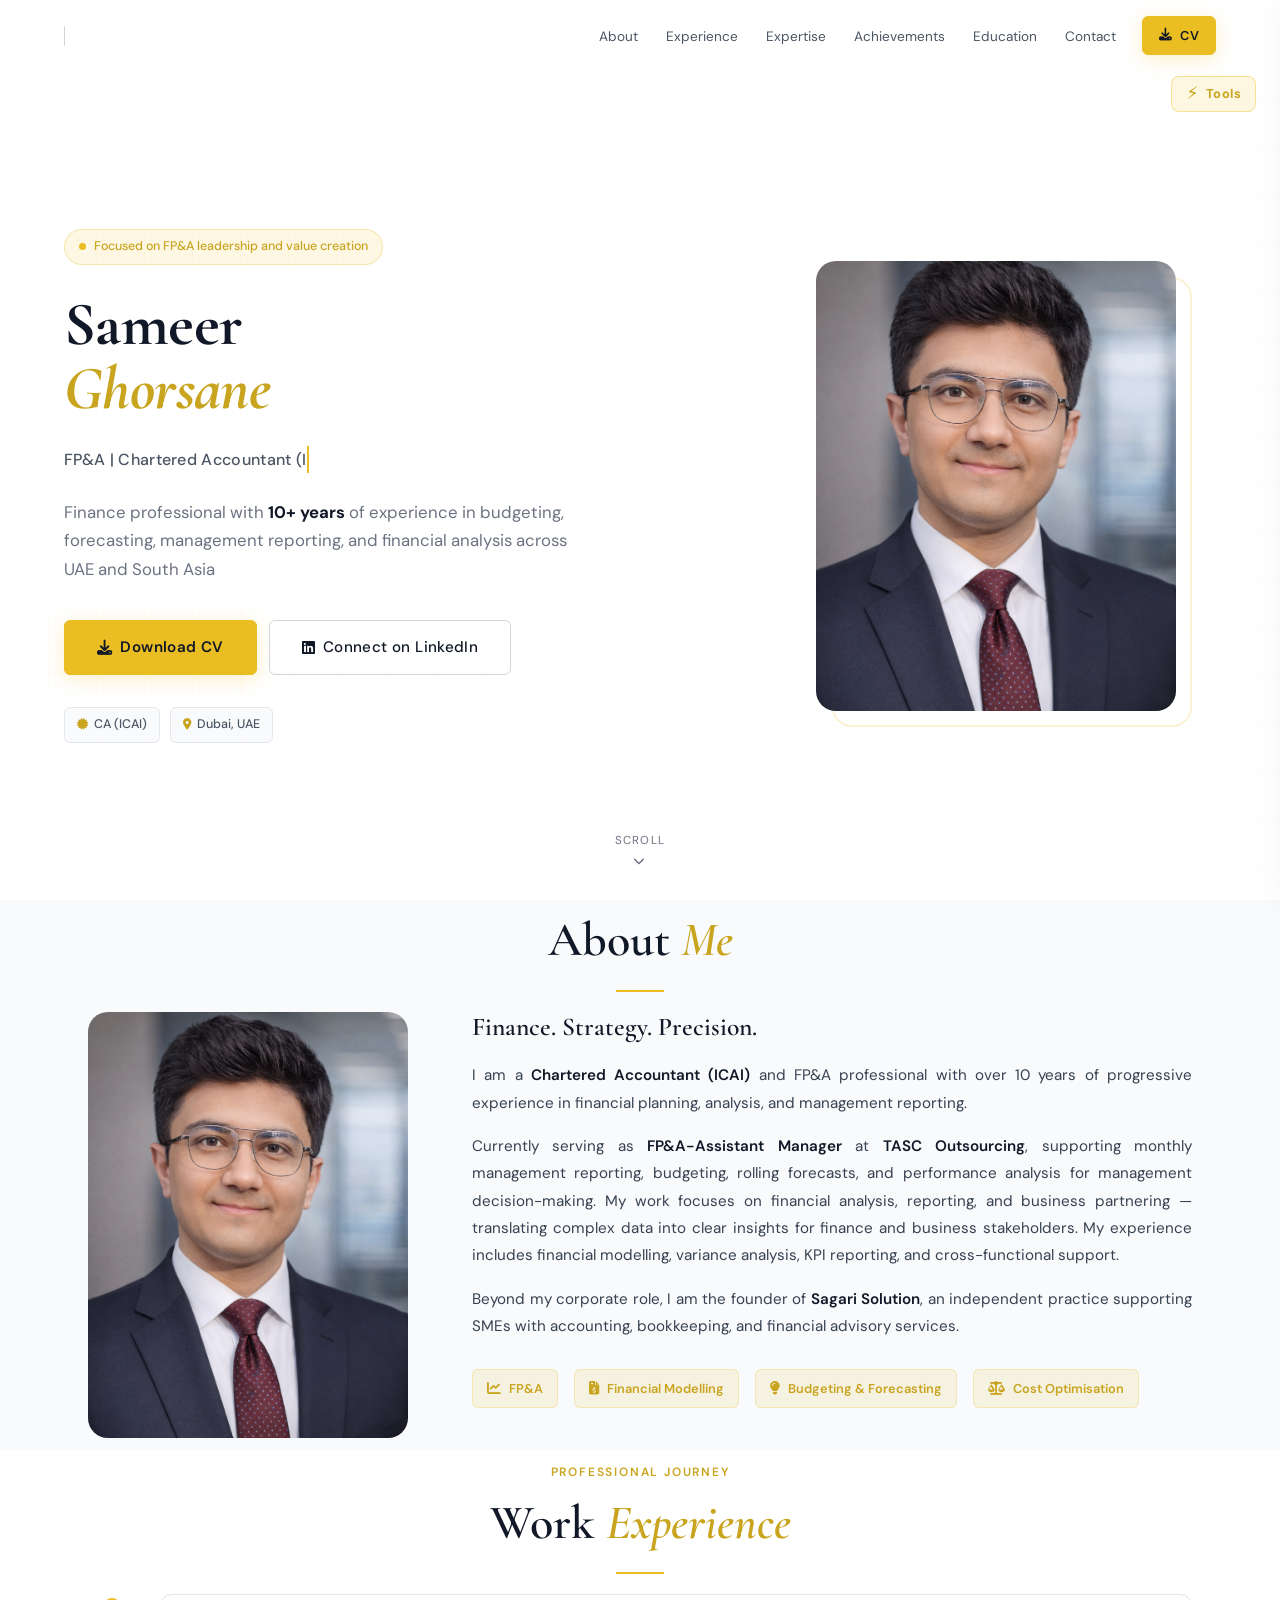
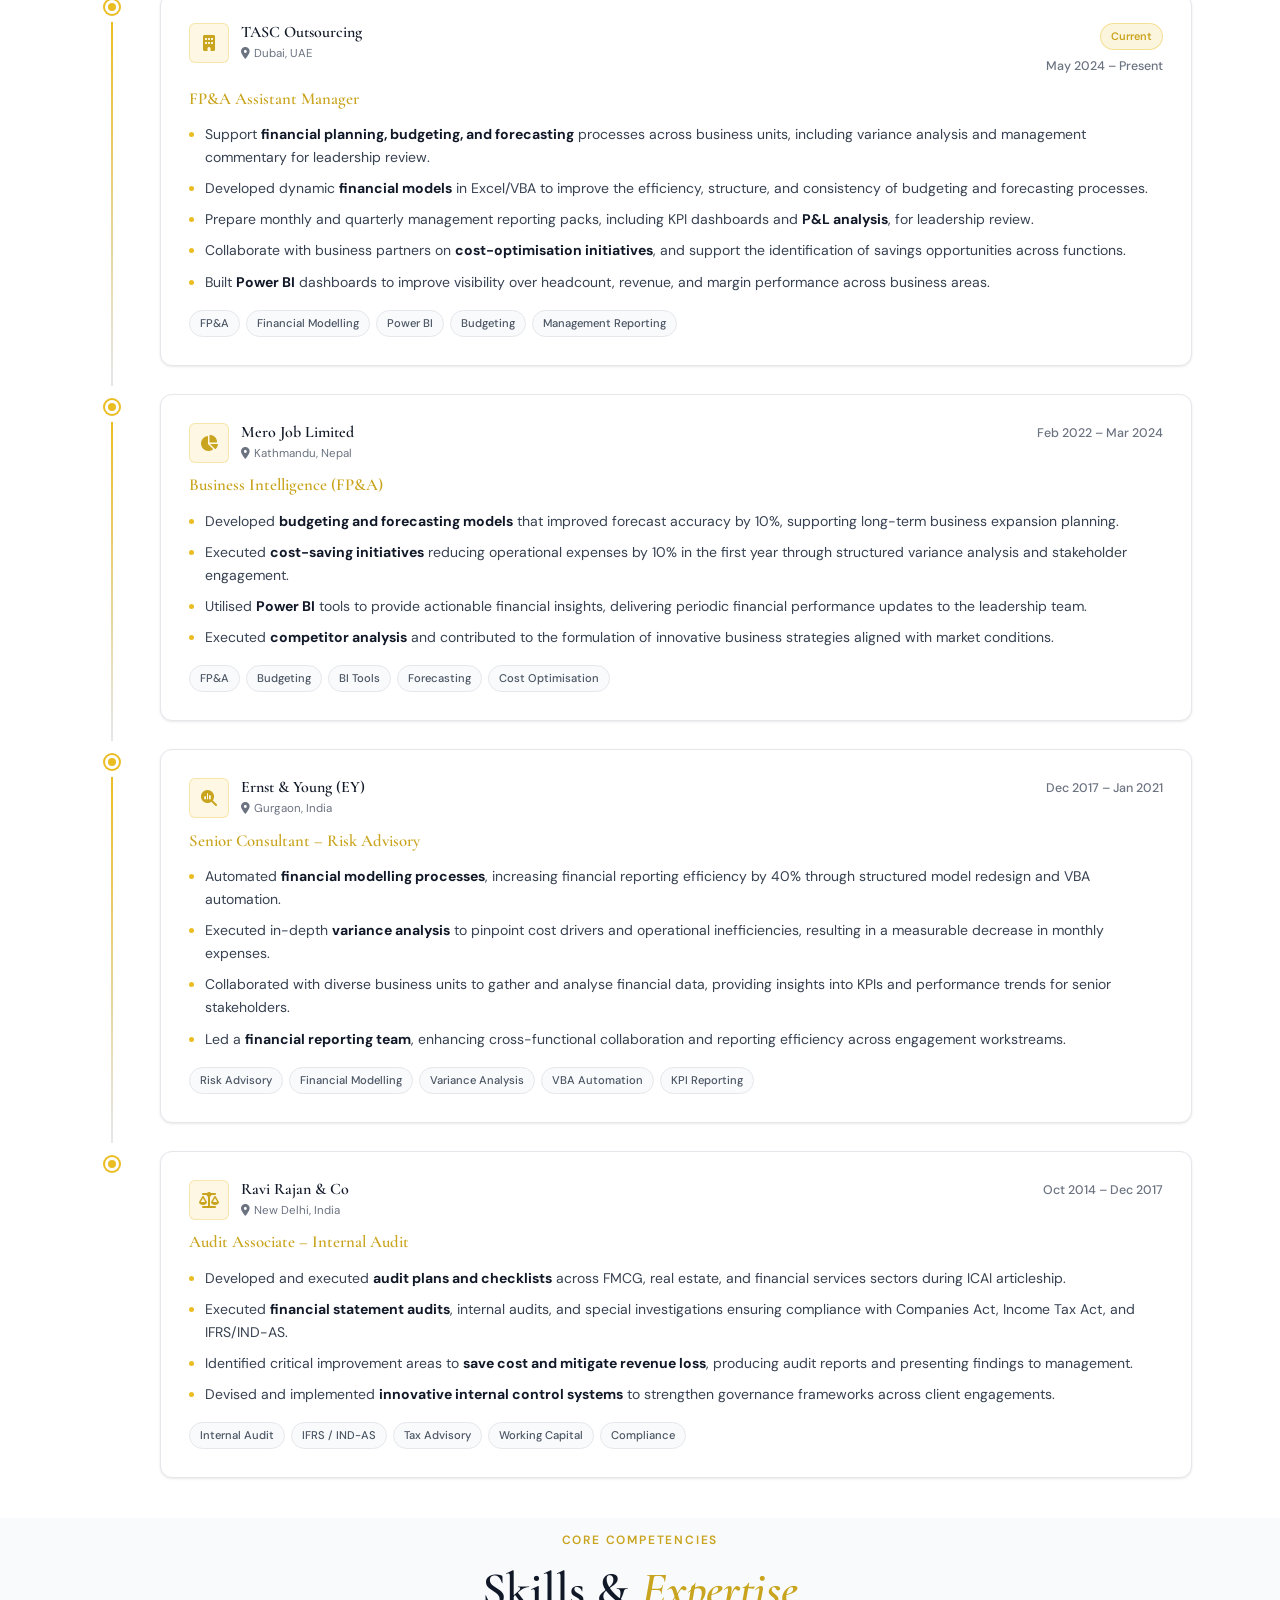
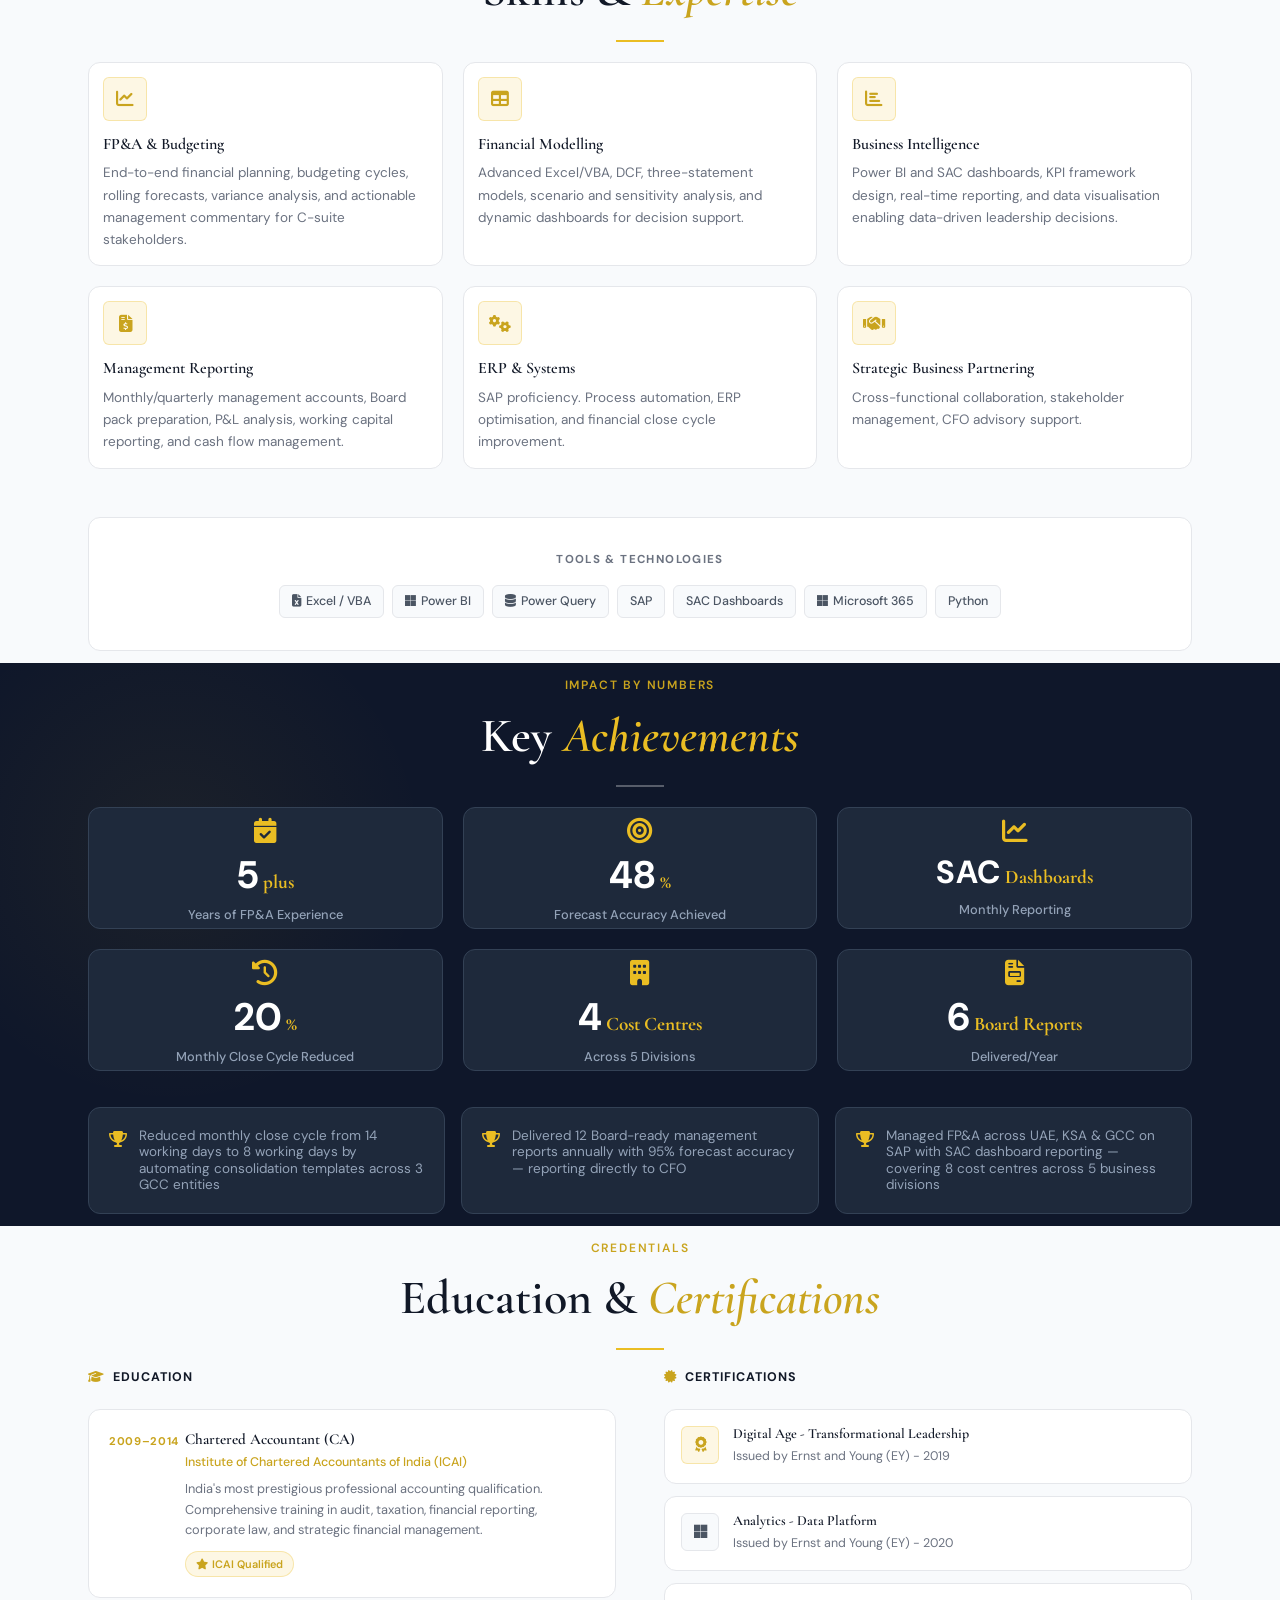
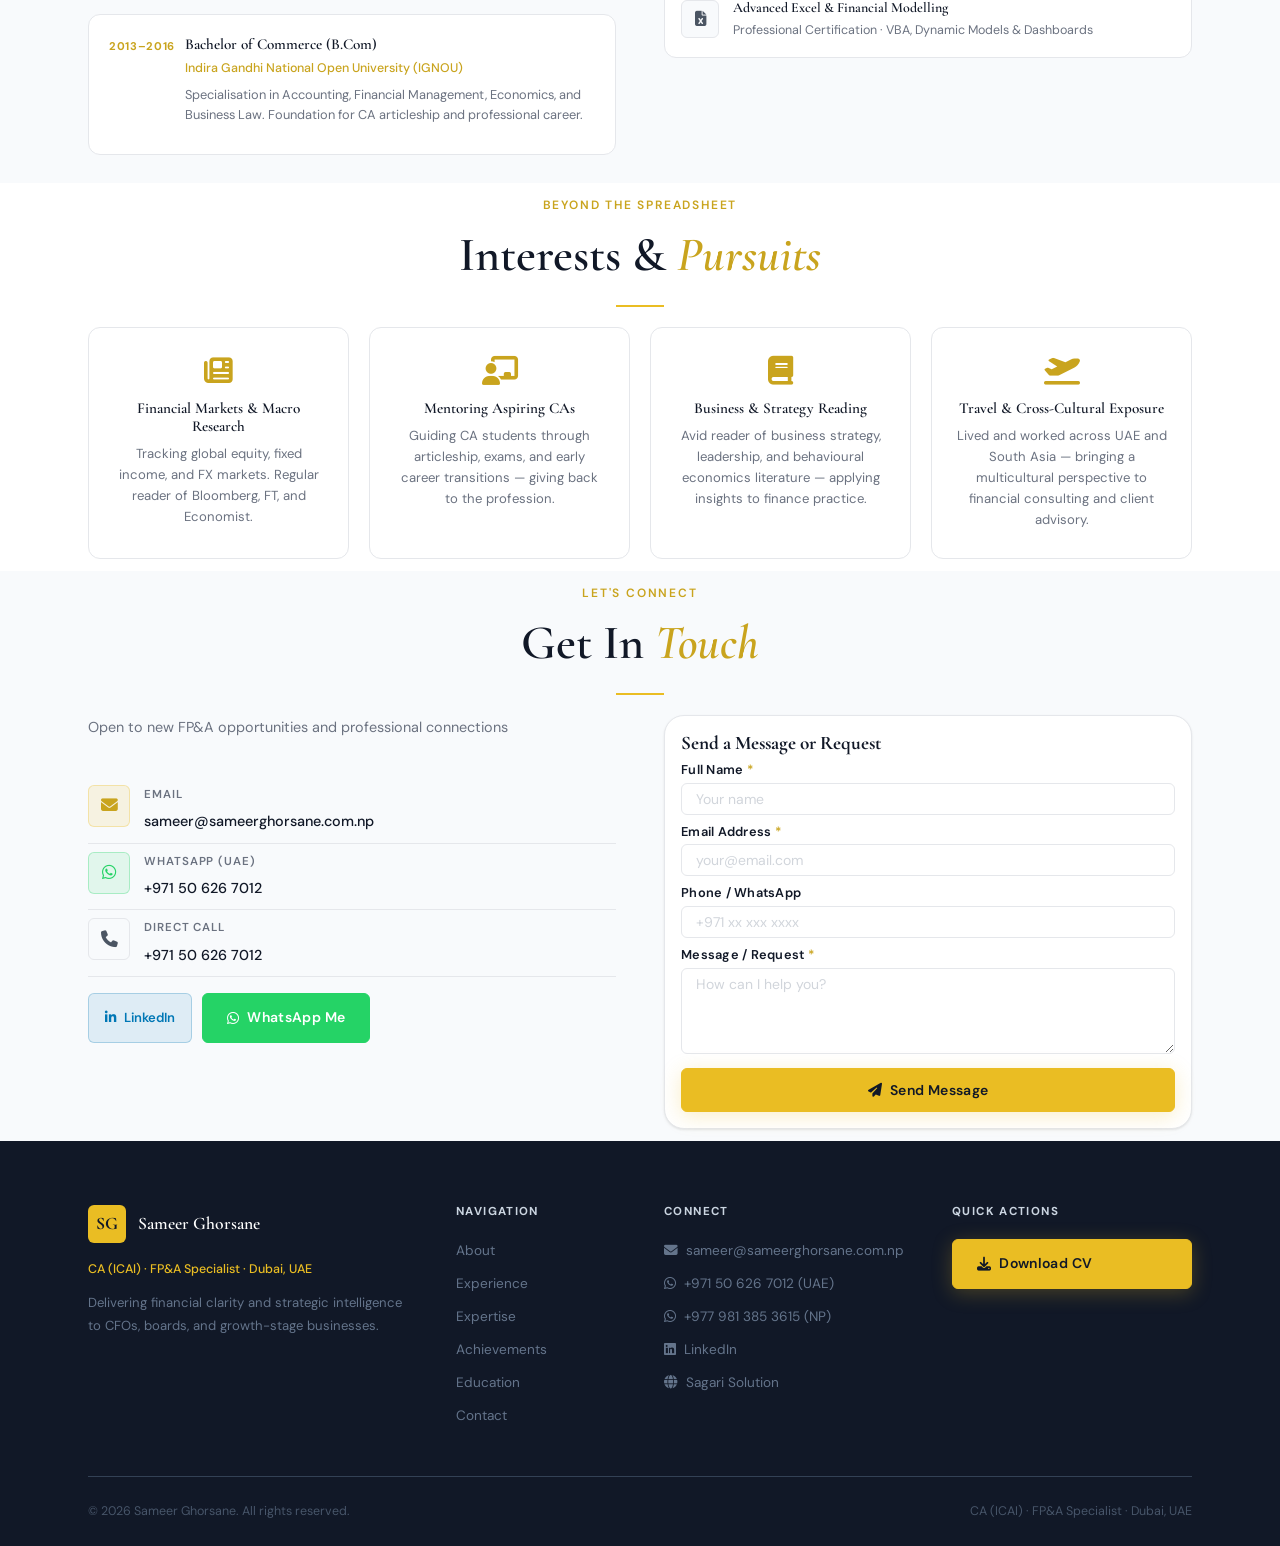
==== index.html @ 54f5c4d3 "Initial commit: portfolio website" ====
<!DOCTYPE html>
<html lang="en">
<head>
  <meta charset="UTF-8" />
  <meta name="viewport" content="width=device-width, initial-scale=1.0" />
  <meta name="description" content="Sameer Ghorsane – Chartered Accountant (ICAI) & FP&A Professional. Financial Planning, Analysis, Budgeting & Consulting in Dubai, UAE." />
  <meta name="keywords" content="Chartered Accountant, FP&A, Financial Planning, Dubai, ICAI, Budgeting, Forecasting, Management Reporting" />
  <meta name="robots" content="index, follow" />
  <link rel="canonical" href="https://sameerghorsane.com.np" />
  <meta property="og:title" content="Sameer Ghorsane | CA (ICAI) & FP&A Specialist" />
  <meta property="og:description" content="FP&A, budgeting, forecasting, and management reporting professional based in Dubai, UAE." />
  <meta property="og:type" content="website" />
  <meta property="og:url" content="https://sameerghorsane.com.np" />
  <!-- og:image: Add after deploying → <meta property="og:image" content="https://yoursite.com/assets/images/og-preview.jpg" /> -->
  <link rel="icon" type="image/x-icon" href="assets/images/favicon.ico">
  <link rel="icon" type="image/png" sizes="32x32" href="assets/images/favicon-32x32.png">
  <link rel="icon" type="image/png" sizes="16x16" href="assets/images/favicon-16x16.png">
  <link rel="apple-touch-icon" sizes="180x180" href="assets/images/apple-touch-icon.png">
  <link rel="manifest" href="assets/images/site.webmanifest">

  <title>Sameer Ghorsane | CA (ICAI) · FP&A Specialist · Dubai</title>

  <link rel="preconnect" href="https://fonts.googleapis.com" />
  <link rel="preconnect" href="https://fonts.gstatic.com" crossorigin />
  <link href="https://fonts.googleapis.com/css2?family=Cormorant+Garamond:ital,wght@0,300;0,400;0,500;0,600;0,700;1,400;1,600&family=DM+Sans:ital,opsz,wght@0,9..40,300;0,9..40,400;0,9..40,500;0,9..40,600;1,9..40,400&display=swap" rel="stylesheet" />
  <link rel="stylesheet" href="https://cdnjs.cloudflare.com/ajax/libs/font-awesome/6.5.0/css/all.min.css" />
  <link rel="stylesheet" href="css/style.css" />
</head>
<body>

  <!-- ═══════════════════════════════════════════════
       NAVIGATION
  ═══════════════════════════════════════════════ -->
  <nav class="nav" id="navbar">
    <div class="nav__container">
      <a href="#hero" class="nav__logo">
        <!-- <span class="nav__logo-initials">SG</span> -->
        <span class="nav__logo-divider"></span>
        <!-- <span class="nav__logo-text">Sameer Ghorsane</span> -->
      </a>

      <ul class="nav__links" id="navLinks">
        <li><a href="#about" class="nav__link">About</a></li>
        <li><a href="#experience" class="nav__link">Experience</a></li>
        <li><a href="#skills" class="nav__link">Expertise</a></li>
        <li><a href="#achievements" class="nav__link">Achievements</a></li>
        <li><a href="#education" class="nav__link">Education</a></li>
        <!-- NAV: Consultancy hidden — to restore remove comment tags
        <li><a href="#consultancy" class="nav__link">Consultancy</a></li>
        -->
        <li><a href="#contact" class="nav__link">Contact</a></li>
        <li>
          <a href="assets/cv/sameer-ghorsane-cv.pdf" download class="btn btn--gold btn--sm nav__cta" id="navCvBtn">
            <i class="fa-solid fa-download"></i> CV
          </a>
        </li>
      </ul>

      <button class="nav__hamburger" id="hamburger" aria-label="Toggle menu">
        <span></span><span></span><span></span>
      </button>
    </div>
  </nav>

  <!-- Mobile drawer -->
  <div class="nav__drawer" id="navDrawer">
    <button class="nav__drawer-close" id="drawerClose" aria-label="Close menu"><i class="fa-solid fa-xmark"></i></button>
    <ul class="nav__drawer-links">
      <li><a href="#about">About</a></li>
      <li><a href="#experience">Experience</a></li>
      <li><a href="#skills">Expertise</a></li>
      <li><a href="#achievements">Achievements</a></li>
      <li><a href="#education">Education</a></li>
      <!-- DRAWER: Consultancy hidden — to restore remove comment tags
      <li><a href="#consultancy">Consultancy</a></li>
      -->
      <li><a href="#contact">Contact</a></li>
    </ul>
    <a href="assets/cv/sameer-ghorsane-cv.pdf" download class="btn btn--gold nav__drawer-cta">
      <i class="fa-solid fa-download"></i> Download Resume
    </a>
  </div>
  <div class="nav__overlay" id="navOverlay"></div>


  <!-- ═══════════════════════════════════════════════
       HERO
  ═══════════════════════════════════════════════ -->
  <section class="hero" id="hero">
    <div class="hero__bg-grid"></div>

    <div class="hero__container">
      <div class="hero__content" data-animate="fade-up">
        <div class="hero__tag">
          <span class="dot"></span> Focused on FP&A leadership and value creation
        </div>

        <h1 class="hero__name">
          Sameer<br /><em>Ghorsane</em>
        </h1>

        <div class="hero__titles">
          <span class="hero__title-item active" id="typewriterText"></span>
          <!-- <span class="hero__title-item">FP&amp;A Professional</span> -->
          <!-- <span class="hero__title-item">Management Reporting &amp; Analysis</span> -->
          <!-- <span class="hero__title-item">Strategic Finance Professional</span> -->
        </div>

        <p class="hero__sub">
          Finance professional with <strong>10+ years</strong> of experience in budgeting, forecasting, management reporting, and financial analysis across UAE and South Asia
        </p>

        <div class="hero__actions">
          <a href="assets/cv/sameer-ghorsane-cv.pdf" download class="btn btn--gold btn--lg" id="heroCvBtn">
            <i class="fa-solid fa-download"></i> Download CV
          </a>
          <a href="https://www.linkedin.com/in/sameer-g-7290269a/" target="_blank" rel="noopener noreferrer" class="btn btn--outline btn--lg">
            <i class="fa-brands fa-linkedin"></i> Connect on LinkedIn
          </a>
        </div>

        <div class="hero__badges">
          <div class="hero__badge"><i class="fa-solid fa-certificate"></i> CA (ICAI)</div>
          <div class="hero__badge"><i class="fa-solid fa-location-dot"></i> Dubai, UAE</div>
          <!-- <div class="hero__badge"><i class="fa-solid fa-building-columns"></i> TASC Outsourcing</div> -->
        </div>
      </div>

      <div class="hero__photo-wrap" data-animate="fade-left">
        <div class="hero__photo-frame">
          <img
            src="assets/images/profile.jpg"
            alt="Sameer Ghorsane – CA &amp; FP&A Specialist"
            class="hero__photo"
            id="heroPhoto"
            onerror="this.style.display='none'; document.getElementById('heroPhotoPlaceholder').style.display='flex';"
          />
          <div class="hero__photo-placeholder" id="heroPhotoPlaceholder">
            <span>SG</span>
            <p>Add photo to<br /><code>assets/images/profile.jpg</code></p>
          </div>
          <div class="hero__photo-accent"></div>
        </div>

        <!-- <div class="hero__stat-card hero__stat-card--1">
          <span class="stat-num">10+</span>
          <span class="stat-label">Years Experience</span>
        </div> -->
        <!-- <div class="hero__stat-card hero__stat-card--2">
          <span class="stat-num">95%</span>
          <span class="stat-label">Forecast Accuracy</span>
        </div> -->

      </div>
    </div>

    <!-- Apps widget: direct child of hero so absolute positioning works correctly -->
    <div class="apps-widget" id="appsWidget">
      <button class="apps-widget__btn" id="appsWidgetBtn" aria-label="Open Finance Tools" aria-expanded="false">
        <span class="apps-widget__btn-icon">⚡</span>
        <span class="apps-widget__btn-label">Tools</span>
      </button>
      <div class="apps-widget__panel" id="appsPanel">
        <p class="apps-widget__panel-title">Finance Tools</p>
        <a href="apps/rates.html" class="apps-widget__item">
          <div class="apps-widget__item-icon">📈</div>
          <div class="apps-widget__item-text"><strong>Live Rates</strong><span>Gold · AED · USD · NPR</span></div>
          <i class="fa-solid fa-chevron-right apps-widget__item-arrow"></i>
        </a>
        <a href="apps/digest.html" class="apps-widget__item">
          <div class="apps-widget__item-icon">📰</div>
          <div class="apps-widget__item-text"><strong>Markets Digest</strong><span>Today's finance headlines</span></div>
          <i class="fa-solid fa-chevron-right apps-widget__item-arrow"></i>
        </a>
        <a href="apps/daily-word-lab.html" class="apps-widget__item">
          <div class="apps-widget__item-icon">💡</div>
          <div class="apps-widget__item-text"><strong>Daily Word Lab</strong><span>Finance · Office · Economy</span></div>
          <i class="fa-solid fa-chevron-right apps-widget__item-arrow"></i>
        </a>
        <a href="apps/nepali-calendar.html" class="apps-widget__item">
          <div class="apps-widget__item-icon">📅</div>
          <div class="apps-widget__item-text"><strong>Nepali Calendar</strong><span>BS ↔ AD converter</span></div>
          <i class="fa-solid fa-chevron-right apps-widget__item-arrow"></i>
        </a>
      </div>
    </div>

    <a href="#about" class="hero__scroll">
      <span>Scroll</span>
      <i class="fa-solid fa-chevron-down"></i>
    </a>
  </section>


  <!-- ═══════════════════════════════════════════════
       ABOUT
  ═══════════════════════════════════════════════ -->
  <section class="section section--grey" id="about">
    <div class="container">
      <div class="section__header" data-animate="fade-up">
        <h2 class="section__title">About <em>Me</em></h2>
        <div class="section__rule"></div>
      </div>

      <div class="about__grid">
        <div class="about__photo-col" data-animate="fade-right">
          <div class="about__photo-wrap">
            <img
              src="assets/images/profile.jpg"
              alt="Sameer Ghorsane"
              class="about__photo"
              onerror="this.style.display='none'; this.nextElementSibling.style.display='flex';"
            />
            <div class="about__photo-placeholder">
              <span>SG</span>
            </div>
            <!-- <div class="about__photo-tag"> -->
              <!-- <i class="fa-solid fa-briefcase"></i> -->
              <!-- <span>FP&amp;A Assistant Manager</span> -->
            <!-- </div> -->
          </div>
        </div>

        <div class="about__content" data-animate="fade-left">
          <h3 class="about__greeting">Finance. Strategy. Precision.</h3>

          <p class="about__text">
            I am a <strong>Chartered Accountant (ICAI)</strong> and  FP&amp;A professional with over
            10 years of progressive experience in financial planning, analysis, and management
            reporting.
          </p>
          <p class="about__text">
            Currently serving as <strong>FP&amp;A-Assistant Manager</strong> at <strong>TASC Outsourcing</strong>,
            supporting monthly management reporting, budgeting, rolling forecasts, and performance analysis for management decision-making.
            My work focuses on financial analysis, reporting, and business partnering — translating complex data into clear insights for finance and business stakeholders.
            My experience includes financial modelling, variance analysis, KPI reporting, and cross-functional support.
          </p>
          <!-- <p class="about__text">
            My work focuses on financial analysis, reporting, and business partnering — translating complex data into clear insights for finance and business stakeholders.
            My experience includes financial modelling, variance analysis, KPI reporting, and cross-functional support.
          </p> -->
          <p class="about__text">
            Beyond my corporate role, I am the founder of <strong>Sagari Solution</strong>, an independent practice supporting SMEs with accounting, bookkeeping, and financial advisory services.
          </p>

          <div class="about__pillars">
            <div class="about__pillar">
              <i class="fa-solid fa-chart-line"></i>
              <span>FP&A </span>
            </div>
            <div class="about__pillar">
              <i class="fa-solid fa-file-invoice-dollar"></i>
              <span>Financial Modelling</span>
            </div>            
            <div class="about__pillar">
              <i class="fa-solid fa-lightbulb"></i>
              <span>Budgeting & Forecasting</span>
            </div>
            <div class="about__pillar">
              <i class="fa-solid fa-scale-balanced"></i>
              <span>Cost Optimisation</span>
            </div>


          </div>

          <!-- <div class="about__actions">
            <a href="assets/cv/sameer-ghorsane-cv.pdf" download class="btn btn--gold">
              <i class="fa-solid fa-download"></i> Download CV
            </a>
            <a href="https://www.linkedin.com/in/sameer-g-7290269a/" target="_blank" rel="noopener noreferrer" class="btn btn--ghost">
              <i class="fa-brands fa-linkedin"></i> Connect on LinkedIn
            </a>
          </div> -->
        </div>
      </div>
    </div>
  </section>


  <!-- ═══════════════════════════════════════════════
       EXPERIENCE
  ═══════════════════════════════════════════════ -->
  <section class="section" id="experience">
    <div class="container">
      <div class="section__header" data-animate="fade-up">
        <p class="section__eyebrow">Professional Journey</p>
        <h2 class="section__title">Work <em>Experience</em></h2>
        <div class="section__rule"></div>
      </div>

      <div class="timeline">

        <!-- Job 1 -->
        <div class="timeline__item" data-animate="fade-up" data-delay="0">
          <div class="timeline__marker">
            <div class="timeline__dot"></div>
            <div class="timeline__line"></div>
          </div>
          <div class="timeline__card">
            <div class="timeline__header">
              <div class="timeline__company-wrap">
                <div class="timeline__company-icon"><i class="fa-solid fa-building"></i></div>
                <div>
                  <h3 class="timeline__company">TASC Outsourcing</h3>
                  <p class="timeline__location"><i class="fa-solid fa-location-dot"></i> Dubai, UAE</p>
                </div>
              </div>
              <div class="timeline__meta">
                <span class="timeline__badge timeline__badge--current">Current</span>
                <span class="timeline__period">May 2024 – Present</span>
              </div>
            </div>
            <h4 class="timeline__role">FP&amp;A Assistant Manager</h4>
            <ul class="timeline__points">
              <li>Support <strong>financial planning, budgeting, and forecasting</strong> processes across business units, including variance analysis and management commentary for leadership review.</li>
              <li>Developed dynamic <strong>financial models</strong> in Excel/VBA to improve the efficiency, structure, and consistency of budgeting and forecasting processes.</li>
              <li>Prepare monthly and quarterly management reporting packs, including KPI dashboards and <strong>P&amp;L analysis</strong>, for leadership review.</li>
              <li>Collaborate with business partners on <strong>cost-optimisation initiatives</strong>, and support the identification of savings opportunities across functions.</li>
              <li>Built <strong>Power BI</strong> dashboards to improve visibility over headcount, revenue, and margin performance across business areas.</li>
            </ul>
            <div class="timeline__tags">
              <span class="tag">FP&amp;A</span><span class="tag">Financial Modelling</span>
              <span class="tag">Power BI</span><span class="tag">Budgeting</span><span class="tag">Management Reporting</span>
            </div>
          </div>
        </div>

        <!-- Job 2 -->
        <div class="timeline__item" data-animate="fade-up" data-delay="150">
          <div class="timeline__marker">
            <div class="timeline__dot"></div>
            <div class="timeline__line"></div>
          </div>
          <div class="timeline__card">
            <div class="timeline__header">
              <div class="timeline__company-wrap">
                <div class="timeline__company-icon"><i class="fa-solid fa-chart-pie"></i></div>
                <div>
                  <h3 class="timeline__company">Mero Job Limited</h3>
                  <p class="timeline__location"><i class="fa-solid fa-location-dot"></i> Kathmandu, Nepal</p>
                </div>
              </div>
              <div class="timeline__meta">
                <span class="timeline__period">Feb 2022 – Mar 2024</span>
              </div>
            </div>
            <h4 class="timeline__role">Business Intelligence (FP&amp;A)</h4>
            <ul class="timeline__points">
              <li>Developed <strong>budgeting and forecasting models</strong> that improved forecast accuracy by 10%, supporting long-term business expansion planning.</li>
              <li>Executed <strong>cost-saving initiatives</strong> reducing operational expenses by 10% in the first year through structured variance analysis and stakeholder engagement.</li>
              <li>Utilised <strong>Power BI</strong> tools to provide actionable financial insights, delivering periodic financial performance updates to the leadership team.</li>
              <li>Executed <strong>competitor analysis</strong> and contributed to the formulation of innovative business strategies aligned with market conditions.</li>
            </ul>
            <div class="timeline__tags">
              <span class="tag">FP&amp;A</span><span class="tag">Budgeting</span>
              <span class="tag">BI Tools</span><span class="tag">Forecasting</span><span class="tag">Cost Optimisation</span>
            </div>
          </div>
        </div>

        <!-- Job 3 — Ernst & Young -->
        <div class="timeline__item" data-animate="fade-up" data-delay="300">
          <div class="timeline__marker">
            <div class="timeline__dot"></div>
            <div class="timeline__line"></div>
          </div>
          <div class="timeline__card">
            <div class="timeline__header">
              <div class="timeline__company-wrap">
                <div class="timeline__company-icon"><i class="fa-solid fa-magnifying-glass-chart"></i></div>
                <div>
                  <h3 class="timeline__company">Ernst &amp; Young (EY)</h3>
                  <p class="timeline__location"><i class="fa-solid fa-location-dot"></i> Gurgaon, India</p>
                </div>
              </div>
              <div class="timeline__meta">
                <span class="timeline__period">Dec 2017 – Jan 2021</span>
              </div>
            </div>
            <h4 class="timeline__role">Senior Consultant – Risk Advisory</h4>
            <ul class="timeline__points">
              <li>Automated <strong>financial modelling processes</strong>, increasing financial reporting efficiency by 40% through structured model redesign and VBA automation.</li>
              <li>Executed in-depth <strong>variance analysis</strong> to pinpoint cost drivers and operational inefficiencies, resulting in a measurable decrease in monthly expenses.</li>
              <li>Collaborated with diverse business units to gather and analyse financial data, providing insights into KPIs and performance trends for senior stakeholders.</li>
              <li>Led a <strong>financial reporting team</strong>, enhancing cross-functional collaboration and reporting efficiency across engagement workstreams.</li>
            </ul>
            <div class="timeline__tags">
              <span class="tag">Risk Advisory</span><span class="tag">Financial Modelling</span>
              <span class="tag">Variance Analysis</span><span class="tag">VBA Automation</span><span class="tag">KPI Reporting</span>
            </div>
          </div>
        </div>

        <!-- Job 4 — Ravi Rajan & Co -->
        <div class="timeline__item" data-animate="fade-up" data-delay="450">
          <div class="timeline__marker">
            <div class="timeline__dot"></div>
            <div class="timeline__line"></div>
          </div>
          <div class="timeline__card">
            <div class="timeline__header">
              <div class="timeline__company-wrap">
                <div class="timeline__company-icon"><i class="fa-solid fa-scale-balanced"></i></div>
                <div>
                  <h3 class="timeline__company">Ravi Rajan &amp; Co</h3>
                  <p class="timeline__location"><i class="fa-solid fa-location-dot"></i> New Delhi, India</p>
                </div>
              </div>
              <div class="timeline__meta">
                <span class="timeline__period">Oct 2014 – Dec 2017</span>
              </div>
            </div>
            <h4 class="timeline__role">Audit Associate – Internal Audit</h4>
            <ul class="timeline__points">
              <li>Developed and executed <strong>audit plans and checklists</strong> across FMCG, real estate, and financial services sectors during ICAI articleship.</li>
              <li>Executed <strong>financial statement audits</strong>, internal audits, and special investigations ensuring compliance with Companies Act, Income Tax Act, and IFRS/IND-AS.</li>
              <li>Identified critical improvement areas to <strong>save cost and mitigate revenue loss</strong>, producing audit reports and presenting findings to management.</li>
              <li>Devised and implemented <strong>innovative internal control systems</strong> to strengthen governance frameworks across client engagements.</li>
            </ul>
            <div class="timeline__tags">
              <span class="tag">Internal Audit</span><span class="tag">IFRS / IND-AS</span>
              <span class="tag">Tax Advisory</span><span class="tag">Working Capital</span><span class="tag">Compliance</span>
            </div>
          </div>
        </div>

      </div>
    </div>
  </section>


  <!-- ═══════════════════════════════════════════════
       KEY SKILLS / EXPERTISE
  ═══════════════════════════════════════════════ -->
  <section class="section section--grey" id="skills">
    <div class="container">
      <div class="section__header" data-animate="fade-up">
        <p class="section__eyebrow">Core Competencies</p>
        <h2 class="section__title">Skills &amp; <em>Expertise</em></h2>
        <div class="section__rule"></div>
      </div>

      <div class="skills__grid">

        <div class="skill-card" data-animate="fade-up" data-delay="0">
          <div class="skill-card__icon"><i class="fa-solid fa-chart-line"></i></div>
          <h3 class="skill-card__title">FP&amp;A &amp; Budgeting</h3>
          <p class="skill-card__desc">End-to-end financial planning, budgeting cycles, rolling forecasts, variance analysis, and actionable management commentary for C-suite stakeholders.</p>
        </div>

        <div class="skill-card" data-animate="fade-up" data-delay="80">
          <div class="skill-card__icon"><i class="fa-solid fa-table"></i></div>
          <h3 class="skill-card__title">Financial Modelling</h3>
          <p class="skill-card__desc">Advanced Excel/VBA, DCF, three-statement models, scenario and sensitivity analysis, and dynamic dashboards for decision support.</p>
        </div>

        <div class="skill-card" data-animate="fade-up" data-delay="160">
          <div class="skill-card__icon"><i class="fa-solid fa-chart-bar"></i></div>
          <h3 class="skill-card__title">Business Intelligence</h3>
          <p class="skill-card__desc">Power BI and SAC dashboards, KPI framework design, real-time reporting, and data visualisation enabling data-driven leadership decisions.</p>
        </div>

        <!-- <div class="skill-card" data-animate="fade-up" data-delay="240">
          <div class="skill-card__icon"><i class="fa-solid fa-scale-balanced"></i></div>
          <h3 class="skill-card__title">Risk Advisory</h3>
          <p class="skill-card__desc">Risk identification, enterprise risk management frameworks (COSO / ISO 31000), internal controls review, and risk-adjusted financial reporting.</p>
        </div> -->

        <div class="skill-card" data-animate="fade-up" data-delay="320">
          <div class="skill-card__icon"><i class="fa-solid fa-file-invoice-dollar"></i></div>
          <h3 class="skill-card__title">Management Reporting</h3>
          <p class="skill-card__desc">Monthly/quarterly management accounts, Board pack preparation, P&amp;L analysis, working capital reporting, and cash flow management.</p>
        </div>

        <div class="skill-card" data-animate="fade-up" data-delay="400">
          <div class="skill-card__icon"><i class="fa-solid fa-gears"></i></div>
          <h3 class="skill-card__title">ERP &amp; Systems</h3>
          <p class="skill-card__desc">SAP proficiency. Process automation, ERP optimisation, and financial close cycle improvement.</p>
        </div>
<!-- 
        <div class="skill-card" data-animate="fade-up" data-delay="480">
          <div class="skill-card__icon"><i class="fa-solid fa-book-open"></i></div>
          <h3 class="skill-card__title">IFRS / IND-AS Compliance</h3>
          <p class="skill-card__desc">Deep knowledge of IFRS, IND-AS, and UAE corporate tax regulations. Financial statement preparation, disclosures, and regulatory advisory.</p>
        </div> -->

        <div class="skill-card" data-animate="fade-up" data-delay="560">
          <div class="skill-card__icon"><i class="fa-solid fa-handshake"></i></div>
          <h3 class="skill-card__title">Strategic Business Partnering</h3>
          <p class="skill-card__desc">Cross-functional collaboration, stakeholder management, CFO advisory support.</p>
        </div>

      </div>

      <!-- Tech stack tags -->
      <div class="skills__tech" data-animate="fade-up">
        <p class="skills__tech-label">Tools &amp; Technologies</p>
        <div class="skills__tech-tags">
          <span class="tech-tag"><i class="fa-solid fa-file-excel"></i> Excel / VBA</span>
          <span class="tech-tag"><i class="fa-brands fa-microsoft"></i> Power BI</span>
          <span class="tech-tag"><i class="fa-solid fa-database"></i> Power Query</span>
          <span class="tech-tag">SAP</span>
          <span class="tech-tag">SAC Dashboards</span>
          <!-- <span class="tech-tag">MS Dynamics</span> -->
          <span class="tech-tag"><i class="fa-brands fa-microsoft"></i> Microsoft 365</span>
          <span class="tech-tag">Python </span>
          <!-- <span class="tech-tag">Microsoft Copilot / Claude</span> -->
          <!-- <span class="tech-tag">SQL (Basic)</span> -->
          <!-- <span class="tech-tag">Google Sheets</span> -->
        </div>
      </div>
    </div>
  </section>


  <!-- ═══════════════════════════════════════════════
       ACHIEVEMENTS
  ═══════════════════════════════════════════════ -->
  <section class="section achievements" id="achievements">
    <div class="container">
      <div class="section__header" data-animate="fade-up">
        <p class="section__eyebrow">Impact by Numbers</p>
        <h2 class="section__title section__title--white">Key <em>Achievements</em></h2>
        <div class="section__rule section__rule--white"></div>
      </div>

      <div class="achievements__grid">
        <div class="achievement-card" data-animate="fade-up" data-delay="0">
          <div class="achievement-card__icon"><i class="fa-solid fa-calendar-check"></i></div>
          <div class="achievement-card__num" data-count="10">0</div>
          <div class="achievement-card__plus">plus</div>
          <p class="achievement-card__label">Years of FP&amp;A Experience</p>
        </div>
        <div class="achievement-card" data-animate="fade-up" data-delay="100">
          <div class="achievement-card__icon"><i class="fa-solid fa-bullseye"></i></div>
          <div class="achievement-card__num" data-count="95">0</div>
          <div class="achievement-card__plus">%</div>
          <p class="achievement-card__label">Forecast Accuracy Achieved</p>
        </div>
        <div class="achievement-card" data-animate="fade-up" data-delay="200">
          <div class="achievement-card__icon"><i class="fa-solid fa-chart-line"></i></div>
          <div class="achievement-card__num" style="font-size:2rem;letter-spacing:0.02em;">SAC</div>
          <div class="achievement-card__plus">Dashboards</div>
          <p class="achievement-card__label">Monthly Reporting</p>
        </div>
        <div class="achievement-card" data-animate="fade-up" data-delay="300">
          <div class="achievement-card__icon"><i class="fa-solid fa-clock-rotate-left"></i></div>
          <div class="achievement-card__num" data-count="40">0</div>
          <div class="achievement-card__plus">%</div>
          <p class="achievement-card__label">Monthly Close Cycle Reduced</p>
        </div>
        <div class="achievement-card" data-animate="fade-up" data-delay="400">
          <div class="achievement-card__icon"><i class="fa-solid fa-building"></i></div>
          <div class="achievement-card__num" data-count="8">0</div>
          <div class="achievement-card__plus">Cost Centres</div>
          <p class="achievement-card__label">Across 5 Divisions</p>
        </div>
        <div class="achievement-card" data-animate="fade-up" data-delay="500">
          <div class="achievement-card__icon"><i class="fa-solid fa-file-invoice"></i></div>
          <div class="achievement-card__num" data-count="12">0</div>
          <div class="achievement-card__plus">Board Reports</div>
          <p class="achievement-card__label">Delivered/Year</p>
        </div>
      </div>

      <div class="achievements__highlights" data-animate="fade-up">
        <div class="highlight">
          <i class="fa-solid fa-trophy"></i>
          <p>Reduced monthly close cycle from 14 working days to 8 working days by automating consolidation templates across 3 GCC entities</p>
        </div>
        <div class="highlight">
          <i class="fa-solid fa-trophy"></i>
          <p>Delivered 12 Board-ready management reports annually with 95% forecast accuracy — reporting directly to CFO</p>
        </div>
        <div class="highlight">
          <i class="fa-solid fa-trophy"></i>
          <p>Managed FP&amp;A across UAE, KSA &amp; GCC on SAP with SAC dashboard reporting — covering 8 cost centres across 5 business divisions</p>
        </div>
      </div>
    </div>
  </section>


  <!-- ═══════════════════════════════════════════════
       EDUCATION & CERTIFICATIONS
  ═══════════════════════════════════════════════ -->
  <section class="section section--grey" id="education">
    <div class="container">
      <div class="section__header" data-animate="fade-up">
        <p class="section__eyebrow">Credentials</p>
        <h2 class="section__title">Education &amp; <em>Certifications</em></h2>
        <div class="section__rule"></div>
      </div>

      <div class="edu__grid">
        <!-- Education -->
        <div class="edu__col" data-animate="fade-right">
          <h3 class="edu__col-title"><i class="fa-solid fa-graduation-cap"></i> Education</h3>

          <div class="edu-card">
            <div class="edu-card__year">2009–2014</div>
            <div class="edu-card__body">
              <h4>Chartered Accountant (CA)</h4>
              <p class="edu-card__inst">Institute of Chartered Accountants of India (ICAI)</p>
              <p class="edu-card__desc">India's most prestigious professional accounting qualification. Comprehensive training in audit, taxation, financial reporting, corporate law, and strategic financial management.</p>
              <span class="edu-card__badge"><i class="fa-solid fa-star"></i> ICAI Qualified</span>
            </div>
          </div>

          <div class="edu-card">
            <div class="edu-card__year">2013–2016</div>
            <div class="edu-card__body">
              <h4>Bachelor of Commerce (B.Com)</h4>
              <p class="edu-card__inst">Indira Gandhi National Open University (IGNOU)</p>
              <p class="edu-card__desc">Specialisation in Accounting, Financial Management, Economics, and Business Law. Foundation for CA articleship and professional career.</p>
            </div>
          </div>
        </div>

        <!-- Certifications -->
        <div class="edu__col" data-animate="fade-left">
          <h3 class="edu__col-title"><i class="fa-solid fa-certificate"></i> Certifications</h3>

          <div class="cert-card">
            <div class="cert-card__icon cert-card__icon--gold"><i class="fa-solid fa-award"></i></div>
            <div class="cert-card__body">
              <h4>Digital Age - Transformational Leadership</h4>
              <p>Issued by Ernst and Young (EY) - 2019</p>
            </div>
          </div>

          <div class="cert-card">
            <div class="cert-card__icon"><i class="fa-brands fa-microsoft"></i></div>
            <div class="cert-card__body">
              <h4>Analytics - Data Platform</h4>
              <p>Issued by Ernst and Young (EY) - 2020</p>
            </div>
          </div>

          <div class="cert-card">
            <div class="cert-card__icon"><i class="fa-solid fa-file-excel"></i></div>
            <div class="cert-card__body">
              <h4>Advanced Excel &amp; Financial Modelling</h4>
              <p>Professional Certification · VBA, Dynamic Models &amp; Dashboards</p>
            </div>
          </div>

          <!-- <div class="cert-card">
            <div class="cert-card__icon"><i class="fa-solid fa-shield-halved"></i></div>
            <div class="cert-card__body">
              <h4>UAE Corporate Tax – Fundamentals</h4>
              <p>Ministry of Finance, UAE · Corporate Tax Compliance &amp; Advisory</p>
            </div>
          </div> -->
        </div>
      </div>
    </div>
  </section>


  <!-- ═══════════════════════════════════════════════
       CONSULTANCY SPOTLIGHT
  ═══════════════════════════════════════════════ -->
  <!-- CONSULTANCY SECTION — hidden for career focus. To restore: remove these comment tags
  <section class="section consultancy" id="consultancy">
    <div class="container">
      <div class="consultancy__inner" data-animate="fade-up">
        <div class="consultancy__content">
          <p class="section__eyebrow section__eyebrow--gold">My Consultancy</p>
          <h2 class="consultancy__title">Sagari Solution</h2>
          <p class="consultancy__tagline">Accounting, Bookkeeping &amp; Financial Consulting</p>
          <p class="consultancy__desc">
            Sagari Solution is my independent practice focused on accounting, bookkeeping, and financial advisory support for SMEs and growing businesses.
          </p>
          <div class="consultancy__services">
            <span><i class="fa-solid fa-check"></i> Accounting &amp; Bookkeeping</span>
            <span><i class="fa-solid fa-check"></i> Financial Statement Preparation</span>
            <span><i class="fa-solid fa-check"></i> Tax Advisory</span>
            <span><i class="fa-solid fa-check"></i> FP&amp;A for SMEs</span>
            <span><i class="fa-solid fa-check"></i> Finance Advisory Support</span>
            <span><i class="fa-solid fa-check"></i> Business Setup Financials</span>
          </div>
          <a href="https://www.sagarisolution.com.np/" target="_blank" rel="noopener noreferrer" class="btn btn--gold btn--lg">
            <i class="fa-solid fa-arrow-up-right-from-square"></i> Visit Sagari Solution
          </a>
        </div>
        <div class="consultancy__logo-col">
          <div class="consultancy__logo-wrap">
            <img src="https://www.sagarisolution.com.np/images/logo.png" alt="Sagari Solution" class="consultancy__logo"
              onerror="this.style.display='none'; this.nextElementSibling.style.display='flex';" />
            <div class="consultancy__logo-placeholder">
              <span>SS</span>
              <p>Sagari Solution</p>
            </div>
          </div>
          <p class="consultancy__url">sagarisolution.com.np</p>
        </div>
      </div>
    </div>
  </section>
  END CONSULTANCY SECTION HIDDEN -->


  <!-- ═══════════════════════════════════════════════
       HOBBIES & INTERESTS
  ═══════════════════════════════════════════════ -->
  <section class="section" id="interests">
    <div class="container">
      <div class="section__header" data-animate="fade-up">
        <p class="section__eyebrow">Beyond the Spreadsheet</p>
        <h2 class="section__title">Interests &amp; <em>Pursuits</em></h2>
        <div class="section__rule"></div>
      </div>
      <div class="interests__grid">
        <div class="interest-card" data-animate="fade-up" data-delay="0">
          <i class="fa-solid fa-newspaper"></i>
          <h4>Financial Markets &amp; Macro Research</h4>
          <p>Tracking global equity, fixed income, and FX markets. Regular reader of Bloomberg, FT, and Economist.</p>
        </div>
        <div class="interest-card" data-animate="fade-up" data-delay="80">
          <i class="fa-solid fa-chalkboard-user"></i>
          <h4>Mentoring Aspiring CAs</h4>
          <p>Guiding CA students through articleship, exams, and early career transitions — giving back to the profession.</p>
        </div>
        <div class="interest-card" data-animate="fade-up" data-delay="160">
          <i class="fa-solid fa-book"></i>
          <h4>Business &amp; Strategy Reading</h4>
          <p>Avid reader of business strategy, leadership, and behavioural economics literature — applying insights to finance practice.</p>
        </div>
        <div class="interest-card" data-animate="fade-up" data-delay="240">
          <i class="fa-solid fa-plane-departure"></i>
          <h4>Travel &amp; Cross-Cultural Exposure</h4>
          <p>Lived and worked across UAE and South Asia — bringing a multicultural perspective to financial consulting and client advisory.</p>
        </div>
      </div>
    </div>
  </section>


  <!-- ═══════════════════════════════════════════════
       CONTACT
  ═══════════════════════════════════════════════ -->
  <section class="section section--grey" id="contact">
    <div class="container">
      <div class="section__header" data-animate="fade-up">
        <p class="section__eyebrow">Let's Connect</p>
        <h2 class="section__title">Get In <em>Touch</em></h2>
        <div class="section__rule"></div>
      </div>

      <div class="contact__grid">

        <!-- Contact Cards -->
        <div class="contact__cards" data-animate="fade-right">
          <p class="contact__intro">Open to new FP&A opportunities and professional connections</p>

          <div class="contact-item">
            <div class="contact-item__icon contact-item__icon--gold"><i class="fa-solid fa-envelope"></i></div>
            <div>
              <p class="contact-item__label">Email</p>
              <a href="mailto:sameer@sameerghorsane.com.np" class="contact-item__value">sameer@sameerghorsane.com.np</a>
            </div>
          </div>

          <div class="contact-item">
            <div class="contact-item__icon contact-item__icon--green"><i class="fa-brands fa-whatsapp"></i></div>
            <div>
              <p class="contact-item__label">WhatsApp (UAE)</p>
              <a href="https://wa.me/971506267012" target="_blank" rel="noopener noreferrer" class="contact-item__value">+971 50 626 7012</a>
            </div>
          </div>

          <div class="contact-item">
            <div class="contact-item__icon"><i class="fa-solid fa-phone"></i></div>
            <div>
              <p class="contact-item__label">Direct Call</p>
              <a href="tel:+971506267012" class="contact-item__value">+971 50 626 7012</a>
            </div>
          </div>

          <!-- Contact actions — LinkedIn + WhatsApp side by side -->
          <div class="contact__quick-actions">
            <a href="https://www.linkedin.com/in/sameer-g-7290269a/" target="_blank" rel="noopener noreferrer" class="social-btn social-btn--linkedin">
              <i class="fa-brands fa-linkedin-in"></i><span>LinkedIn</span>
            </a>
            <a href="https://wa.me/971506267012?text=Hello%20Sameer%2C%20I%20came%20across%20your%20profile%20and%20would%20like%20to%20connect." target="_blank" rel="noopener noreferrer" class="btn btn--whatsapp">
              <i class="fa-brands fa-whatsapp"></i> WhatsApp Me
            </a>
          </div>
        </div>

        <!-- Contact Form -->
        <div class="contact__form-wrap" data-animate="fade-left">
          <div class="contact__form-card" id="commentForm">
            <h3 class="contact__form-title">Send a Message or Request</h3>
            <!-- <p class="contact__form-sub">I will respond within one business day.</p> -->

            <div class="form-group">
              <label for="cf-name">Full Name <span class="req">*</span></label>
              <input type="text" id="cf-name" placeholder="Your name" autocomplete="name" />
            </div>
            <div class="form-group">
              <label for="cf-email">Email Address <span class="req">*</span></label>
              <input type="email" id="cf-email" placeholder="your@email.com" autocomplete="email" />
            </div>
            <div class="form-group">
              <label for="cf-phone">Phone / WhatsApp</label>
              <input type="tel" id="cf-phone" placeholder="+971 xx xxx xxxx" autocomplete="tel" />
            </div>
            <div class="form-group">
              <label for="cf-msg">Message / Request <span class="req">*</span></label>
              <textarea id="cf-msg" rows="4" placeholder="How can I help you?"></textarea>
            </div>

            <button type="button" class="btn btn--gold btn--full" id="submitComment">
              <i class="fa-solid fa-paper-plane"></i> Send Message
            </button>

            <div class="form-notice" id="formNotice" style="display:none"></div>
          </div>
        </div>

      </div>
    </div>
  </section>


  <!-- ═══════════════════════════════════════════════
       CV DOWNLOAD CTA BANNER
  ═══════════════════════════════════════════════ -->
  <!-- <section class="cta-banner">
    <div class="container">
      <div class="cta-banner__inner" data-animate="fade-up">
        <div class="cta-banner__text">
          <h2>Ready to work together?</h2>
          <p>Download my full CV or reach out directly — let's build financial clarity for your business.</p>
        </div>
        <div class="cta-banner__actions">
          <a href="assets/cv/sameer-ghorsane-cv.pdf" download class="btn btn--gold btn--lg" id="bannerCvBtn">
            <i class="fa-solid fa-download"></i> Download CV / Resume
          </a>
          <a href="#contact" class="btn btn--outline-white btn--lg">
            <i class="fa-solid fa-paper-plane"></i> Contact Me
          </a>
        </div>
      </div>
    </div>
  </section> -->


  <!-- ═══════════════════════════════════════════════
       FOOTER
  ═══════════════════════════════════════════════ -->
  <footer class="footer">
    <div class="container">
      <div class="footer__grid">
        <div class="footer__brand">
          <div class="footer__logo">
            <span class="nav__logo-initials">SG</span>
            <span>Sameer Ghorsane</span>
          </div>
          <p class="footer__tagline">CA (ICAI) · FP&amp;A Specialist · Dubai, UAE</p>
          <p class="footer__desc">Delivering financial clarity and strategic intelligence to CFOs, boards, and growth-stage businesses.</p>
        </div>

        <div class="footer__nav">
          <h4>Navigation</h4>
          <ul>
            <li><a href="#about">About</a></li>
            <li><a href="#experience">Experience</a></li>
            <li><a href="#skills">Expertise</a></li>
            <li><a href="#achievements">Achievements</a></li>
            <li><a href="#education">Education</a></li>
            <li><a href="#contact">Contact</a></li>
          </ul>
        </div>

        <div class="footer__connect">
          <h4>Connect</h4>
          <ul>
            <li><a href="mailto:sameer@sameerghorsane.com.np"><i class="fa-solid fa-envelope"></i> sameer@sameerghorsane.com.np</a></li>
            <li><a href="https://wa.me/971506267012" target="_blank" rel="noopener noreferrer"><i class="fa-brands fa-whatsapp"></i> +971 50 626 7012 (UAE)</a></li>
            <li><a href="https://wa.me/9779813853615" target="_blank" rel="noopener noreferrer"><i class="fa-brands fa-whatsapp"></i> +977 981 385 3615 (NP)</a></li>
            <li><a href="https://www.linkedin.com/in/sameer-g-7290269a/" target="_blank" rel="noopener noreferrer"><i class="fa-brands fa-linkedin"></i> LinkedIn</a></li>
            <!-- <li><a href="https://www.facebook.com/samkaysee" target="_blank" rel="noopener noreferrer"><i class="fa-brands fa-facebook"></i> Facebook</a></li> -->
            <!-- <li><a href="https://www.instagram.com/samkaysee/" target="_blank" rel="noopener noreferrer"><i class="fa-brands fa-instagram"></i> Instagram</a></li> -->
            <li><a href="https://www.sagarisolution.com.np/" target="_blank" rel="noopener noreferrer"><i class="fa-solid fa-globe"></i> Sagari Solution</a></li>
          </ul>
        </div>

        <div class="footer__cv">
          <h4>Quick Actions</h4>
          <a href="assets/cv/sameer-ghorsane-cv.pdf" download class="btn btn--gold footer__cv-btn">
            <i class="fa-solid fa-download"></i> Download CV
          </a>
          <!-- <label class="footer__upload-label" for="cvUpload" title="Upload your CV PDF">
            <i class="fa-solid fa-upload"></i> Upload / Replace CV
            <input type="file" id="cvUpload" accept=".pdf" style="display:none" />
          </label> -->
          <!-- <p class="footer__upload-note" id="cvUploadNote">Place your CV at: <code>assets/cv/sameer-ghorsane-cv.pdf</code></p> -->
        </div>
      </div>

      <div class="footer__bottom">
        <p>&copy; <span id="footerYear"></span> Sameer Ghorsane. All rights reserved.</p>
        <p>CA (ICAI) · FP&amp;A Specialist · Dubai, UAE</p>
      </div>
    </div>
  </footer>





  <!-- Back to top -->
  <button class="back-to-top" id="backToTop" aria-label="Back to top">
    <i class="fa-solid fa-chevron-up"></i>
  </button>

  <script src="js/main.js"></script>
  <script src="js/form.js"></script>
</body>
</html>
---- css/style.css ----
/* ═══════════════════════════════════════════════════════
   SAMEER GHORSANE – PORTFOLIO
   Theme: "Clean Investor White"
   Fonts: Cormorant Garamond (display) + DM Sans (body)
═══════════════════════════════════════════════════════ */

/* ─── CSS VARIABLES ─────────────────────────────────── */
:root {
  --white:       #FFFFFF;
  --grey-1:      #F8FAFC;
  --grey-2:      #F9FAFB;
  --border:      #E5E7EB;
  --border-md:   #D1D5DB;
  --heading:     #111827;
  --body:        #374151;
  --muted:       #6B7280;
  --muted-2:     #4B5563;
  --gold:        #EABD23;
  --gold-dark:   #C9A41E;
  --gold-light:  #FDF8E7;
  --gold-subtle: rgba(234,189,35,0.12);
  --dark-bg:     #0F172A;
  --dark-card:   #1E293B;
  --dark-border: #334155;
  --green:       #25D366;
  --linkedin:    #0077B5;
  --facebook:    #1877F2;
  --instagram:   #E1306C;

  --radius-sm:   6px;
  --radius-md:   12px;
  --radius-lg:   20px;

  --shadow-sm:   0 1px 3px rgba(0,0,0,0.06), 0 1px 2px rgba(0,0,0,0.04);
  --shadow-md:   0 4px 16px rgba(0,0,0,0.08), 0 2px 6px rgba(0,0,0,0.04);
  --shadow-lg:   0 10px 40px rgba(0,0,0,0.10), 0 4px 16px rgba(0,0,0,0.06);
  --shadow-gold: 0 4px 20px rgba(234,189,35,0.25);

  --transition:  0.25s cubic-bezier(0.4, 0, 0.2, 1);
  --transition-slow: 0.4s cubic-bezier(0.4, 0, 0.2, 1);

  --font-display: 'Cormorant Garamond', Georgia, serif;
  --font-body:    'DM Sans', system-ui, sans-serif;

  --nav-h:       72px;
}

/* ─── RESET & BASE ──────────────────────────────────── */
*, *::before, *::after { box-sizing: border-box; margin: 0; padding: 0; }

html {
  scroll-padding-top: var(--nav-h);
  font-size: 16px;
}

body {
  font-family: var(--font-body);
  color: var(--body);
  background: var(--white);
  line-height: 1.7;
  -webkit-font-smoothing: antialiased;
  overflow-x: hidden;
}

img { max-width: 100%; height: auto; display: block; }
a  { text-decoration: none; color: inherit; }
ul { list-style: none; }
button { cursor: pointer; border: none; background: none; font-family: inherit; }
input, textarea { font-family: inherit; }

::selection { background: var(--gold); color: var(--heading); }

/* ─── CONTAINER ─────────────────────────────────────── */
.container {
  max-width: 1200px;
  margin: 0 auto;
  padding: 0 24px;
}
@media(min-width: 768px)  { .container { padding: 0 40px; } }
@media(min-width: 1280px) { .container { padding: 0 48px; } }

/* ─── TYPOGRAPHY ────────────────────────────────────── */
h1, h2, h3, h4 {
  font-family: var(--font-display);
  color: var(--heading);
  line-height: 1.2;
  font-weight: 600;
}

em { font-style: italic; color: var(--gold-dark); }

/* ─── BUTTONS ───────────────────────────────────────── */
.btn {
  display: inline-flex;
  align-items: center;
  gap: 8px;
  padding: 12px 24px;
  border-radius: var(--radius-sm);
  font-family: var(--font-body);
  font-size: 0.875rem;
  font-weight: 500;
  letter-spacing: 0.025em;
  transition: all var(--transition);
  cursor: pointer;
  border: 1.5px solid transparent;
  white-space: nowrap;
}
.btn--lg { padding: 14px 32px; font-size: 0.95rem; }
.btn--sm { padding: 8px 16px; font-size: 0.8rem; }
.btn--full { width: 100%; justify-content: center; }

.btn--gold {
  background: var(--gold);
  color: var(--heading);
  border-color: var(--gold);
  font-weight: 600;
  box-shadow: var(--shadow-gold);
}
.btn--gold:hover {
  background: var(--gold-dark);
  border-color: var(--gold-dark);
  transform: translateY(-1px);
  box-shadow: 0 6px 24px rgba(234,189,35,0.35);
}

.btn--outline {
  background: transparent;
  color: var(--heading);
  border-color: var(--border-md);
}
.btn--outline:hover {
  border-color: var(--gold);
  color: var(--gold-dark);
  background: var(--gold-subtle);
}

.btn--outline-white {
  background: transparent;
  color: var(--white);
  border-color: rgba(255,255,255,0.4);
}
.btn--outline-white:hover {
  background: rgba(255,255,255,0.1);
  border-color: rgba(255,255,255,0.7);
}

.btn--ghost {
  background: transparent;
  color: var(--muted-2);
  border-color: var(--border);
}
.btn--ghost:hover {
  background: var(--grey-1);
  color: var(--heading);
  border-color: var(--border-md);
}

.btn--whatsapp {
  background: var(--green);
  color: var(--white);
  border-color: var(--green);
  font-weight: 600;
}
.btn--whatsapp:hover {
  background: #1ebe5c;
  border-color: #1ebe5c;
  transform: translateY(-1px);
}

/* ─── SECTION LAYOUT ────────────────────────────────── */
.section { padding: 12px 0; }
.section--grey { background: var(--grey-1); }

.section__header {
  text-align: center;
  margin-bottom: 20px;
}

.section__eyebrow {
  font-family: var(--font-body);
  font-size: 0.75rem;
  font-weight: 600;
  letter-spacing: 0.15em;
  text-transform: uppercase;
  color: var(--gold-dark);
  margin-bottom: 12px;
}
.section__eyebrow--gold { color: var(--gold); }

.section__title {
  font-size: clamp(2rem, 4vw, 3rem);
  font-weight: 600;
  color: var(--heading);
  margin-bottom: 20px;
}
.section__title--white { color: var(--white); }
.section__title--white em { color: var(--gold); }

.section__rule {
  width: 48px;
  height: 2px;
  background: var(--gold);
  margin: 0 auto;
}
.section__rule--white { background: rgba(255,255,255,0.3); }


/* ═══════════════════════════════════════════════
   NAVIGATION
═══════════════════════════════════════════════ */
.nav {
  position: fixed;
  top: 0; left: 0; right: 0;
  height: var(--nav-h);
  z-index: 1000;
  background: rgba(255,255,255,0.95);
  backdrop-filter: blur(12px);
  border-bottom: 1px solid transparent;
  transition: all var(--transition);
}
.nav.scrolled {
  background: rgba(255,255,255,0.98);
  border-bottom-color: var(--border);
  box-shadow: var(--shadow-sm);
}

.nav__container {
  max-width: 1200px;
  margin: 0 auto;
  padding: 0 24px;
  height: 100%;
  display: flex;
  align-items: center;
  justify-content: space-between;
  gap: 24px;
}

.nav__logo {
  display: flex;
  align-items: center;
  gap: 12px;
  flex-shrink: 0;
}
.nav__logo-initials {
  width: 38px; height: 38px;
  background: var(--gold);
  color: var(--heading);
  border-radius: 6px;
  display: flex;
  align-items: center;
  justify-content: center;
  font-family: var(--font-display);
  font-size: 1.1rem;
  font-weight: 700;
  letter-spacing: 0.02em;
  flex-shrink: 0;
}
.nav__logo-divider {
  width: 1px;
  height: 20px;
  background: var(--border-md);
}
.nav__logo-text {
  font-family: var(--font-display);
  font-size: 1.1rem;
  font-weight: 600;
  color: var(--heading);
  white-space: nowrap;
}

.nav__links {
  display: flex;
  align-items: center;
  gap: 8px;
}
.nav__link {
  font-size: 0.85rem;
  font-weight: 400;
  color: var(--muted-2);
  padding: 6px 10px;
  border-radius: var(--radius-sm);
  transition: all var(--transition);
}
.nav__link:hover { color: var(--heading); background: var(--grey-1); }
.nav__link.active { color: var(--heading); font-weight: 600; }

.nav__cta { margin-left: 8px; }

.nav__hamburger {
  display: none;
  flex-direction: column;
  gap: 5px;
  padding: 8px;
  border-radius: var(--radius-sm);
}
.nav__hamburger span {
  display: block;
  width: 22px;
  height: 2px;
  background: var(--heading);
  border-radius: 2px;
  transition: all var(--transition);
}
.nav__hamburger.active span:nth-child(1) { transform: translateY(7px) rotate(45deg); }
.nav__hamburger.active span:nth-child(2) { opacity: 0; }
.nav__hamburger.active span:nth-child(3) { transform: translateY(-7px) rotate(-45deg); }

/* Mobile drawer */
.nav__drawer {
  position: fixed;
  top: 0; right: -320px;
  width: 300px; height: 100vh;
  background: var(--white);
  z-index: 1001;
  padding: 32px 24px;
  display: flex;
  flex-direction: column;
  gap: 8px;
  border-left: 1px solid var(--border);
  box-shadow: -8px 0 40px rgba(0,0,0,0.08);
  transition: right 0.35s cubic-bezier(0.4, 0, 0.2, 1);
}
.nav__drawer.open { right: 0; }

.nav__drawer-close {
  align-self: flex-end;
  width: 36px; height: 36px;
  background: var(--grey-1);
  border-radius: var(--radius-sm);
  display: flex; align-items: center; justify-content: center;
  color: var(--heading);
  font-size: 1rem;
  margin-bottom: 16px;
}

.nav__drawer-links li a {
  display: block;
  padding: 12px 16px;
  font-size: 0.95rem;
  font-weight: 500;
  color: var(--heading);
  border-radius: var(--radius-sm);
  transition: background var(--transition);
}
.nav__drawer-links li a:hover { background: var(--grey-1); }

.nav__drawer-cta { margin-top: 16px; }

.nav__overlay {
  position: fixed;
  inset: 0;
  background: rgba(0,0,0,0.3);
  z-index: 1000;
  opacity: 0;
  pointer-events: none;
  transition: opacity var(--transition);
}
.nav__overlay.show { opacity: 1; pointer-events: all; }


/* ═══════════════════════════════════════════════
   HERO
═══════════════════════════════════════════════ */
.hero {
  min-height: 100vh;
  display: flex;
  flex-direction: column;
  justify-content: center;
  padding-top: var(--nav-h);
  position: relative;
  overflow: visible;
}

.hero__bg-grid {
  position: absolute;
  inset: 0;
  background-image:
    linear-gradient(rgba(234,189,35,0.04) 1px, transparent 1px),
    linear-gradient(90deg, rgba(234,189,35,0.04) 1px, transparent 1px);
  background-size: 48px 48px;
  pointer-events: none;
}

.hero__container {
  max-width: 1200px;
  margin: 0 auto;
  padding: 36px 24px;
  display: grid;
  grid-template-columns: 1fr 440px;
  gap: 64px;
  align-items: center;
  width: 100%;
}

.hero__tag {
  display: inline-flex;
  align-items: center;
  gap: 8px;
  padding: 6px 14px;
  background: var(--gold-subtle);
  border: 1px solid rgba(234,189,35,0.3);
  border-radius: 20px;
  font-size: 0.78rem;
  font-weight: 500;
  color: var(--gold-dark);
  margin-bottom: 28px;
}
.hero__tag .dot {
  width: 7px; height: 7px;
  background: var(--gold);
  border-radius: 50%;
  animation: pulse 2s infinite;
}
@keyframes pulse {
  0%, 100% { opacity: 1; transform: scale(1); }
  50% { opacity: 0.6; transform: scale(0.85); }
}

.hero__name {
  font-size: clamp(2.45rem, 4.9vw, 3.85rem);
  font-weight: 700;
  color: var(--heading);
  line-height: 1.05;
  margin-bottom: 24px;
  letter-spacing: -0.01em;
}

.hero__titles {
  height: 32px;
  overflow: hidden;
  margin-bottom: 20px;
  position: relative;
}
.hero__title-item {
  display: block;
  font-size: 1rem;
  font-weight: 500;
  color: var(--muted-2);
  letter-spacing: 0.02em;
  position: absolute;
  opacity: 0;
  transform: translateY(12px);
  transition: all 0.5s ease;
}
.hero__title-item.active {
  opacity: 1;
  transform: translateY(0);
}

.hero__sub {
  font-size: 1.05rem;
  color: var(--muted);
  line-height: 1.7;
  max-width: 520px;
  margin-bottom: 36px;
}
.hero__sub strong { color: var(--heading); }

.hero__actions {
  display: flex;
  gap: 12px;
  flex-wrap: wrap;
  margin-bottom: 32px;
}

.hero__badges {
  display: flex;
  gap: 10px;
  flex-wrap: wrap;
}
.hero__badge {
  display: inline-flex;
  align-items: center;
  gap: 6px;
  padding: 6px 12px;
  background: var(--grey-1);
  border: 1px solid var(--border);
  border-radius: var(--radius-sm);
  font-size: 0.78rem;
  color: var(--muted-2);
  font-weight: 500;
}
.hero__badge i { color: var(--gold-dark); font-size: 0.7rem; }

/* Hero photo */
.hero__photo-wrap {
  position: relative;
  display: flex;
  justify-content: center;
}

.hero__photo-frame {
  position: relative;
  width: 360px;
}

.hero__photo {
  width: 100%;
  aspect-ratio: 4/5;
  object-fit: cover;
  border-radius: var(--radius-lg);
  display: block;
}

.hero__photo-placeholder {
  width: 100%;
  aspect-ratio: 4/5;
  background: var(--grey-1);
  border: 2px dashed var(--border-md);
  border-radius: var(--radius-lg);
  display: none;
  flex-direction: column;
  align-items: center;
  justify-content: center;
  gap: 12px;
}
.hero__photo-placeholder span {
  width: 80px; height: 80px;
  background: var(--gold-subtle);
  border: 2px solid var(--gold);
  border-radius: 50%;
  display: flex;
  align-items: center;
  justify-content: center;
  font-family: var(--font-display);
  font-size: 1.8rem;
  font-weight: 700;
  color: var(--gold-dark);
}
.hero__photo-placeholder p { font-size: 0.78rem; color: var(--muted); text-align: center; }
.hero__photo-placeholder code { font-size: 0.7rem; background: var(--border); padding: 2px 6px; border-radius: 4px; }

.hero__photo-accent {
  position: absolute;
  bottom: -16px; right: -16px;
  width: 100%; height: 100%;
  border: 2px solid var(--gold);
  border-radius: var(--radius-lg);
  opacity: 0.2;
  z-index: -1;
}

.hero__stat-card {
  position: absolute;
  background: var(--white);
  border: 1px solid var(--border);
  border-radius: var(--radius-md);
  padding: 12px 16px;
  box-shadow: var(--shadow-md);
  display: flex;
  flex-direction: column;
  align-items: center;
  min-width: 88px;
}
.stat-num {
  font-family: var(--font-family);
  font-size: 1.4rem;
  font-weight: 700;
  color: var(--heading);
  line-height: 1;
}
.stat-label {
  font-size: 0.65rem;
  color: var(--muted);
  font-weight: 500;
  text-align: center;
  margin-top: 4px;
}
.hero__stat-card--1 { left: -24px; bottom: 40px; }
.hero__stat-card--2 { right: -24px; top: 40px; }

/* Scroll indicator */
.hero__scroll {
  position: absolute;
  bottom: 32px;
  left: 50%;
  transform: translateX(-50%);
  display: flex;
  flex-direction: column;
  align-items: center;
  gap: 6px;
  font-size: 0.72rem;
  color: var(--muted);
  letter-spacing: 0.1em;
  text-transform: uppercase;
  animation: bounce 2.5s infinite;
}
@keyframes bounce {
  0%, 100% { transform: translateX(-50%) translateY(0); }
  50% { transform: translateX(-50%) translateY(6px); }
}


/* ═══════════════════════════════════════════════
   ABOUT
═══════════════════════════════════════════════ */
.about__grid {
  display: grid;
  grid-template-columns: 320px 1fr;
  gap: 64px;
  align-items: start;
}

.about__photo-wrap {
  position: relative;
}
.about__photo {
  width: 100%;
  aspect-ratio: 3/4;
  object-fit: cover;
  border-radius: var(--radius-lg);
}
.about__photo-placeholder {
  width: 100%;
  aspect-ratio: 3/4;
  background: var(--grey-1);
  border: 2px dashed var(--border-md);
  border-radius: var(--radius-lg);
  display: none;
  align-items: center;
  justify-content: center;
  font-family: var(--font-display);
  font-size: 3rem;
  font-weight: 700;
  color: var(--gold-dark);
}
.about__photo-tag {
  position: absolute;
  bottom: 20px;
  left: 50%;
  transform: translateX(-50%);
  background: var(--white);
  border: 1px solid var(--border);
  border-radius: var(--radius-md);
  padding: 8px 16px;
  display: flex;
  align-items: center;
  gap: 8px;
  font-size: 0.78rem;
  font-weight: 600;
  color: var(--heading);
  box-shadow: var(--shadow-md);
  white-space: nowrap;
}
.about__photo-tag i { color: var(--gold-dark); }

.about__greeting {
  font-size: 1.6rem;
  font-weight: 600;
  color: var(--heading);
  margin-bottom: 20px;
}
.about__text {
  font-size: 0.95rem;
  color: var(--body);
  margin-bottom: 16px;
  line-height: 1.8;
    text-align: justify;
}
.about__text strong { color: var(--heading); font-weight: 600; }

.about__pillars {
  display: flex;
  gap: 16px;
  flex-wrap: wrap;
  margin: 28px 0;
}
.about__pillar {
  display: flex;
  align-items: center;
  gap: 8px;
  padding: 8px 14px;
  background: var(--gold-subtle);
  border: 1px solid rgba(234,189,35,0.25);
  border-radius: var(--radius-sm);
  font-size: 0.8rem;
  font-weight: 600;
  color: var(--gold-dark);
}
.about__pillar i { font-size: 0.85rem; }

.about__actions { display: flex; gap: 12px; flex-wrap: wrap; }


/* ═══════════════════════════════════════════════
   EXPERIENCE TIMELINE
═══════════════════════════════════════════════ */
.timeline { display: flex; flex-direction: column; gap: 0; }

.timeline__item {
  display: grid;
  grid-template-columns: 48px 1fr;
  gap: 0 24px;
}

.timeline__marker {
  display: flex;
  flex-direction: column;
  align-items: center;
  padding-top: 6px;
}
.timeline__dot {
  width: 14px; height: 14px;
  background: var(--gold);
  border: 3px solid var(--white);
  box-shadow: 0 0 0 2px var(--gold);
  border-radius: 50%;
  flex-shrink: 0;
  z-index: 1;
}
.timeline__line {
  width: 2px;
  flex: 1;
  background: linear-gradient(to bottom, var(--gold), var(--border));
  margin: 8px 0;
  min-height: 40px;
}
.timeline__item:last-child .timeline__line { display: none; }

.timeline__card {
  background: var(--white);
  border: 1px solid var(--border);
  border-radius: var(--radius-md);
  padding: 28px;
  margin-bottom: 28px;
  box-shadow: var(--shadow-sm);
  transition: box-shadow var(--transition);
}
.timeline__card:hover { box-shadow: var(--shadow-md); }

.timeline__header {
  display: flex;
  justify-content: space-between;
  align-items: flex-start;
  gap: 16px;
  margin-bottom: 12px;
  flex-wrap: wrap;
}
.timeline__company-wrap {
  display: flex;
  align-items: flex-start;
  gap: 12px;
}
.timeline__company-icon {
  width: 40px; height: 40px;
  background: var(--gold-subtle);
  border: 1px solid rgba(234,189,35,0.3);
  border-radius: var(--radius-sm);
  display: flex; align-items: center; justify-content: center;
  color: var(--gold-dark);
  font-size: 1rem;
  flex-shrink: 0;
}
.timeline__company {
  font-size: 1rem;
  font-weight: 600;
  color: var(--heading);
  font-family: var(--font-display);
  margin-bottom: 2px;
}
.timeline__location {
  font-size: 0.72rem;
  color: var(--muted);
  display: flex;
  align-items: center;
  gap: 4px;
}

.timeline__meta {
  display: flex;
  flex-direction: column;
  align-items: flex-end;
  gap: 6px;
  flex-shrink: 0;
}
.timeline__badge {
  padding: 3px 10px;
  border-radius: 20px;
  font-size: 0.68rem;
  font-weight: 600;
}
.timeline__badge--current {
  background: rgba(234,189,35,0.15);
  color: var(--gold-dark);
  border: 1px solid rgba(234,189,35,0.4);
}
.timeline__period {
  font-size: 0.78rem;
  color: var(--muted);
  font-weight: 500;
}

.timeline__role {
  font-size: 1.05rem;
  font-weight: 600;
  color: var(--gold-dark);
  font-family: var(--font-display);
  margin-bottom: 14px;
}

.timeline__points {
  list-style: none;
  display: flex;
  flex-direction: column;
  gap: 8px;
  margin-bottom: 16px;
}
.timeline__points li {
  font-size: 0.875rem;
  color: var(--body);
  padding-left: 16px;
  position: relative;
  line-height: 1.65;
}
.timeline__points li::before {
  content: '';
  position: absolute;
  left: 0;
  top: 9px;
  width: 5px; height: 5px;
  background: var(--gold);
  border-radius: 50%;
}
.timeline__points li strong { color: var(--heading); }

.timeline__tags { display: flex; gap: 6px; flex-wrap: wrap; }
.tag {
  padding: 3px 10px;
  background: var(--grey-1);
  border: 1px solid var(--border);
  border-radius: 20px;
  font-size: 0.7rem;
  font-weight: 500;
  color: var(--muted-2);
}


/* ═══════════════════════════════════════════════
   SKILLS
═══════════════════════════════════════════════ */
.skills__grid {
  display: grid;
  grid-template-columns: repeat(auto-fill, minmax(280px, 1fr));
  gap: 20px;
  margin-bottom: 48px;
}

.skill-card {
  background: var(--white);
  border: 1px solid var(--border);
  border-radius: var(--radius-md);
  padding: 14px;
  transition: all var(--transition);
}
.skill-card:hover {
  border-color: var(--gold);
  box-shadow: var(--shadow-md);
  transform: translateY(-2px);
}

.skill-card__icon {
  width: 44px; height: 44px;
  background: var(--gold-subtle);
  border: 1px solid rgba(234,189,35,0.3);
  border-radius: var(--radius-sm);
  display: flex; align-items: center; justify-content: center;
  color: var(--gold-dark);
  font-size: 1.1rem;
  margin-bottom: 14px;
}

.skill-card__title {
  font-size: 1rem;
  font-weight: 600;
  color: var(--heading);
  margin-bottom: 8px;
  font-family: var(--font-display);
}

.skill-card__desc {
  font-size: 0.845rem;
  color: var(--muted);
  line-height: 1.65;
}

/* Tech tags */
.skills__tech {
  text-align: center;
  padding: 32px;
  background: var(--white);
  border: 1px solid var(--border);
  border-radius: var(--radius-md);
}
.skills__tech-label {
  font-size: 0.72rem;
  font-weight: 700;
  text-transform: uppercase;
  letter-spacing: 0.12em;
  color: var(--muted);
  margin-bottom: 16px;
}
.skills__tech-tags {
  display: flex;
  gap: 8px;
  flex-wrap: wrap;
  justify-content: center;
}
.tech-tag {
  display: inline-flex;
  align-items: center;
  gap: 5px;
  padding: 5px 12px;
  background: var(--grey-1);
  border: 1px solid var(--border);
  border-radius: var(--radius-sm);
  font-size: 0.78rem;
  font-weight: 500;
  color: var(--muted-2);
  transition: all var(--transition);
}
.tech-tag:hover {
  background: var(--gold-subtle);
  border-color: var(--gold);
  color: var(--gold-dark);
}


/* ═══════════════════════════════════════════════
   ACHIEVEMENTS
═══════════════════════════════════════════════ */
.achievements {
  background: var(--dark-bg);
  position: relative;
  overflow: hidden;
}
.achievements::before {
  content: '';
  position: absolute;
  top: -20%; left: -10%;
  width: 600px; height: 600px;
  background: radial-gradient(circle, rgba(234,189,35,0.06), transparent 60%);
  pointer-events: none;
}

.achievements__grid {
  display: grid;
  grid-template-columns: repeat(3, 1fr);
  gap: 20px;
  margin-bottom: 36px;
}

.achievement-card {
  background: var(--dark-card);
  border: 1px solid var(--dark-border);
  border-radius: var(--radius-md);
  padding: 2px 3px;
  text-align: center;
  transition: all var(--transition);
}
.achievement-card:hover {
  border-color: rgba(234,189,35,0.4);
  transform: translateY(-2px);
}
.achievement-card__icon {
  font-size: 1.6rem;
  color: var(--gold);
  margin-bottom: 2px;
  display: block;
}
.achievement-card__num {
  font-family: var(--font-body);
  font-size: 2.4rem;
  font-weight: 700;
  color: var(--white);
  line-height: 1;
  display: inline;
}
.achievement-card__plus {
  font-family: var(--font-display);
  font-size: 1.2rem;
  font-weight: 700;
  color: var(--gold);
  display: inline;
}
.achievement-card__label {
  font-size: 0.8rem;
  color: #94A3B8;
  margin-top: 6px;
  font-weight: 500;
}

.achievements__highlights {
  display: grid;
  grid-template-columns: repeat(3, 1fr);
  gap: 16px;
}
.highlight {
  display: flex;
  align-items: flex-start;
  gap: 12px;
  padding: 20px;
  background: var(--dark-card);
  border: 1px solid var(--dark-border);
  border-radius: var(--radius-md);
}
.highlight i { color: var(--gold); margin-top: 3px; flex-shrink: 0; }
.highlight p { font-size: 0.845rem; color: #94A3B8; line-height: 1.2; }


/* ═══════════════════════════════════════════════
   EDUCATION
═══════════════════════════════════════════════ */
.edu__grid {
  display: grid;
  grid-template-columns: 1fr 1fr;
  gap: 48px;
}
.edu__col-title {
  font-size: 1rem;
  font-weight: 700;
  color: var(--heading);
  margin-bottom: 24px;
  display: flex;
  align-items: center;
  gap: 8px;
  font-family: var(--font-body);
  text-transform: uppercase;
  letter-spacing: 0.08em;
  font-size: 0.78rem;
}
.edu__col-title i { color: var(--gold-dark); }

.edu-card {
  display: flex;
  gap: 16px;
  padding: 20px;
  background: var(--white);
  border: 1px solid var(--border);
  border-radius: var(--radius-md);
  margin-bottom: 16px;
  transition: box-shadow var(--transition);
}
.edu-card:hover { box-shadow: var(--shadow-md); }
.edu-card__year {
  font-size: 0.7rem;
  font-weight: 700;
  color: var(--gold-dark);
  text-transform: uppercase;
  letter-spacing: 0.06em;
  white-space: nowrap;
  padding-top: 2px;
  min-width: 60px;
}
.edu-card__body h4 {
  font-size: 0.95rem;
  font-weight: 600;
  color: var(--heading);
  margin-bottom: 4px;
}
.edu-card__inst {
  font-size: 0.78rem;
  color: var(--gold-dark);
  font-weight: 500;
  margin-bottom: 6px;
}
.edu-card__desc {
  font-size: 0.8rem;
  color: var(--muted);
  line-height: 1.6;
  margin-bottom: 8px;
}
.edu-card__badge {
  display: inline-flex;
  align-items: center;
  gap: 4px;
  padding: 3px 10px;
  background: var(--gold-subtle);
  border: 1px solid rgba(234,189,35,0.3);
  border-radius: 20px;
  font-size: 0.68rem;
  font-weight: 600;
  color: var(--gold-dark);
}

.cert-card {
  display: flex;
  align-items: flex-start;
  gap: 14px;
  padding: 16px;
  background: var(--white);
  border: 1px solid var(--border);
  border-radius: var(--radius-md);
  margin-bottom: 12px;
  transition: box-shadow var(--transition);
}
.cert-card:hover { box-shadow: var(--shadow-md); }
.cert-card__icon {
  width: 38px; height: 38px;
  background: var(--grey-1);
  border: 1px solid var(--border);
  border-radius: var(--radius-sm);
  display: flex; align-items: center; justify-content: center;
  font-size: 0.95rem;
  color: var(--muted-2);
  flex-shrink: 0;
}
.cert-card__icon--gold {
  background: var(--gold-subtle);
  border-color: rgba(234,189,35,0.3);
  color: var(--gold-dark);
}
.cert-card__body h4 {
  font-size: 0.875rem;
  font-weight: 600;
  color: var(--heading);
  margin-bottom: 3px;
}
.cert-card__body p {
  font-size: 0.78rem;
  color: var(--muted);
}


/* ═══════════════════════════════════════════════
   CONSULTANCY
═══════════════════════════════════════════════ */
.consultancy__inner {
  display: grid;
  grid-template-columns: 1fr 320px;
  gap: 64px;
  align-items: center;
}
.consultancy__title {
  font-size: clamp(2rem, 4vw, 2.8rem);
  font-weight: 700;
  color: var(--heading);
  margin-bottom: 6px;
}
.consultancy__tagline {
  font-size: 1rem;
  color: var(--gold-dark);
  font-weight: 500;
  margin-bottom: 16px;
}
.consultancy__desc {
  font-size: 0.95rem;
  color: var(--body);
  line-height: 1.7;
  margin-bottom: 24px;
  max-width: 520px;
}
.consultancy__services {
  display: flex;
  flex-wrap: wrap;
  gap: 10px;
  margin-bottom: 28px;
}
.consultancy__services span {
  display: inline-flex;
  align-items: center;
  gap: 6px;
  padding: 5px 12px;
  background: var(--gold-subtle);
  border: 1px solid rgba(234,189,35,0.25);
  border-radius: var(--radius-sm);
  font-size: 0.78rem;
  font-weight: 500;
  color: var(--gold-dark);
}
.consultancy__services i { font-size: 0.7rem; }
.consultancy__logo-col {
  display: flex;
  flex-direction: column;
  align-items: center;
  gap: 16px;
}
.consultancy__logo-wrap {
  width: 200px; height: 200px;
  background: var(--grey-1);
  border: 1px solid var(--border);
  border-radius: var(--radius-lg);
  display: flex; align-items: center; justify-content: center;
  overflow: hidden;
}
.consultancy__logo { max-width: 80%; max-height: 80%; object-fit: contain; }
.consultancy__logo-placeholder {
  display: none;
  flex-direction: column;
  align-items: center;
  gap: 8px;
}
.consultancy__logo-placeholder span {
  font-family: var(--font-display);
  font-size: 2.5rem;
  font-weight: 700;
  color: var(--gold-dark);
}
.consultancy__logo-placeholder p { font-size: 0.78rem; color: var(--muted); }
.consultancy__url {
  font-size: 0.8rem;
  color: var(--muted);
  font-weight: 500;
}


/* ═══════════════════════════════════════════════
   INTERESTS
═══════════════════════════════════════════════ */
.interests__grid {
  display: grid;
  grid-template-columns: repeat(auto-fill, minmax(240px, 1fr));
  gap: 20px;
}
.interest-card {
  background: var(--white);
  border: 1px solid var(--border);
  border-radius: var(--radius-md);
  padding: 28px 24px;
  text-align: center;
  transition: all var(--transition);
}
.interest-card:hover {
  border-color: var(--gold);
  box-shadow: var(--shadow-md);
  transform: translateY(-2px);
}
.interest-card i {
  font-size: 1.8rem;
  color: var(--gold-dark);
  margin-bottom: 14px;
  display: block;
}
.interest-card h4 {
  font-size: 0.95rem;
  font-weight: 600;
  color: var(--heading);
  margin-bottom: 8px;
}
.interest-card p {
  font-size: 0.82rem;
  color: var(--muted);
  line-height: 1.6;
}


/* ═══════════════════════════════════════════════
   CONTACT
═══════════════════════════════════════════════ */
.contact__grid {
  display: grid;
  grid-template-columns: 1fr 1fr;
  gap: 48px;
  align-items: start;
}
.contact__intro {
  font-size: 0.9rem;
  color: var(--muted);
  margin-bottom:36px;
  line-height: 1.8;
}

.contact-item {
  display: flex;
  align-items: flex-start;
  gap: 14px;
  padding: 8px 0;
  border-bottom: 1px solid var(--border);
}
.contact-item:last-of-type { border-bottom: none; }

.contact-item__icon {
  width: 42px; height: 42px;
  background: var(--grey-1);
  border: 1px solid var(--border);
  border-radius: var(--radius-sm);
  display: flex; align-items: center; justify-content: center;
  font-size: 1.05rem;
  color: var(--muted-2);
  flex-shrink: 0;
}
.contact-item__icon--gold { background: var(--gold-subtle); border-color: rgba(234,189,35,0.3); color: var(--gold-dark); }
.contact-item__icon--green { background: rgba(37,211,102,0.1); border-color: rgba(37,211,102,0.3); color: var(--green); }

.contact-item__label {
  font-size: 0.72rem;
  font-weight: 600;
  text-transform: uppercase;
  letter-spacing: 0.08em;
  color: var(--muted);
  margin-bottom: 3px;
}
.contact-item__value {
  font-size: 0.9rem;
  font-weight: 500;
  color: var(--heading);
  transition: color var(--transition);
}
.contact-item__value:hover { color: var(--gold-dark); }

.contact__social-row {
  display: flex;
  gap: 10px;
  margin-top: 20px;
  flex-wrap: wrap;
}
.social-btn {
  display: inline-flex;
  align-items: center;
  gap: 8px;
  padding: 8px 16px;
  border-radius: var(--radius-sm);
  font-size: 0.82rem;
  font-weight: 600;
  transition: all var(--transition);
  border: 1.5px solid transparent;
}
.social-btn--linkedin { background: rgba(0,119,181,0.1); color: #0077B5; border-color: rgba(0,119,181,0.25); }
.social-btn--linkedin:hover { background: #0077B5; color: var(--white); }

.contact__quick-actions {
  display: flex;
  flex-direction: row;
  gap: 10px;
  margin-top: 16px;
  flex-wrap: wrap;
}

/* Contact form */
.contact__form-card {
  background: var(--white);
  border: 1px solid var(--border);
  border-radius: var(--radius-lg);
  padding: 16px;
  box-shadow: var(--shadow-sm);
}
.contact__form-title {
  font-size: 1.2rem;
  font-weight: 800;
  color: var(--heading);
  margin-bottom: 4px;
}
.contact__form-sub {
  font-size: 0.82rem;
  color: var(--muted);
  margin-bottom: 12px;
}

.form-group { margin-bottom: 6px; }
.form-group label {
  display: block;
  font-size: 0.8rem;
  font-weight: 600;
  color: var(--heading);
  margin-bottom: 2px;
  letter-spacing: 0.02em;
}
.req { color: var(--gold-dark); }

.form-group input,
.form-group textarea {
  width: 100%;
  padding: 6px 14px;
  border: 1.5px solid var(--border);
  border-radius: var(--radius-sm);
  font-size: 0.875rem;
  color: var(--heading);
  background: var(--white);
  outline: none;
  transition: all var(--transition);
  resize: vertical;
}
.form-group input:focus,
.form-group textarea:focus {
  border-color: var(--gold);
  box-shadow: 0 0 0 3px var(--gold-subtle);
}
.form-group input::placeholder,
.form-group textarea::placeholder { color: var(--border-md); }

.form-notice {
  margin-top: 14px;
  padding: 12px 16px;
  border-radius: var(--radius-sm);
  font-size: 0.83rem;
  font-weight: 500;
}
.form-notice.success {
  background: rgba(34,197,94,0.1);
  color: #166534;
  border: 1px solid rgba(34,197,94,0.3);
}
.form-notice.error {
  background: rgba(239,68,68,0.1);
  color: #991b1b;
  border: 1px solid rgba(239,68,68,0.3);
}


/* ═══════════════════════════════════════════════
   CTA BANNER
═══════════════════════════════════════════════ */
.cta-banner {
  background: linear-gradient(135deg, var(--dark-bg) 0%, #1E293B 100%);
  padding: 72px 0;
  position: relative;
  overflow: hidden;
}
.cta-banner::before {
  content: '';
  position: absolute;
  top: -40%;
  right: -10%;
  width: 500px; height: 500px;
  background: radial-gradient(circle, rgba(234,189,35,0.08), transparent 60%);
  pointer-events: none;
}

.cta-banner__inner {
  display: flex;
  align-items: center;
  justify-content: space-between;
  gap: 40px;
  flex-wrap: wrap;
}
.cta-banner__text h2 {
  font-size: clamp(1.6rem, 3vw, 2.2rem);
  color: var(--white);
  font-weight: 600;
  margin-bottom: 8px;
}
.cta-banner__text p {
  font-size: 1rem;
  color: #94A3B8;
}
.cta-banner__actions {
  display: flex;
  gap: 12px;
  flex-wrap: wrap;
}


/* ═══════════════════════════════════════════════
   FOOTER
═══════════════════════════════════════════════ */
.footer {
  background: var(--heading);
  padding: 64px 0 0;
  color: #94A3B8;
}

.footer__grid {
  display: grid;
  grid-template-columns: 2fr 1fr 1.5fr 1.5fr;
  gap: 48px;
  padding-bottom: 48px;
  border-bottom: 1px solid var(--dark-border);
}

.footer__logo {
  display: flex;
  align-items: center;
  gap: 12px;
  margin-bottom: 16px;
  color: var(--white);
  font-family: var(--font-display);
  font-size: 1.1rem;
  font-weight: 600;
}
.footer__tagline {
  font-size: 0.78rem;
  color: var(--gold);
  margin-bottom: 12px;
  font-weight: 500;
}
.footer__desc {
  font-size: 0.82rem;
  color: #64748B;
  line-height: 1.7;
}

.footer__nav h4,
.footer__connect h4,
.footer__cv h4 {
  font-size: 0.72rem;
  font-weight: 700;
  letter-spacing: 0.12em;
  text-transform: uppercase;
  color: #CBD5E1;
  margin-bottom: 20px;
  font-family: var(--font-body);
}

.footer__nav ul,
.footer__connect ul { display: flex; flex-direction: column; gap: 10px; }

.footer__nav a,
.footer__connect a {
  font-size: 0.85rem;
  color: #64748B;
  display: flex;
  align-items: center;
  gap: 8px;
  transition: color var(--transition);
}
.footer__nav a:hover,
.footer__connect a:hover { color: var(--gold); }

.footer__cv-btn {
  display: flex;
  margin-bottom: 12px;
}

.footer__upload-label {
  display: flex;
  align-items: center;
  gap: 8px;
  padding: 9px 18px;
  background: transparent;
  border: 1px solid var(--dark-border);
  border-radius: var(--radius-sm);
  font-size: 0.82rem;
  color: #64748B;
  cursor: pointer;
  transition: all var(--transition);
  margin-bottom: 12px;
}
.footer__upload-label:hover {
  border-color: var(--gold);
  color: var(--gold);
}

.footer__upload-note {
  font-size: 0.72rem;
  color: #475569;
  line-height: 1.5;
}
.footer__upload-note code {
  background: var(--dark-card);
  padding: 1px 5px;
  border-radius: 3px;
  font-size: 0.68rem;
  color: var(--gold);
}

.footer__bottom {
  display: flex;
  justify-content: space-between;
  align-items: center;
  padding: 24px 0;
  font-size: 0.78rem;
  color: #475569;
  flex-wrap: wrap;
  gap: 8px;
}


/* ═══════════════════════════════════════════════
   APPS WIDGET — TOP-RIGHT SMART BEHAVIOUR
   • Hero state   : inline top-right inside hero, ⚡ + "Apps" label
   • Scrolled state: fixed tab pinned to right edge below nav, icon only
═══════════════════════════════════════════════ */

/* Wrapper — desktop hero state: absolute to hero section, top-right below nav */
.apps-widget {
  position: fixed;
  top: calc(var(--nav-h) + 4px);
  right: 24px;
  z-index: 980;
  display: flex;
  flex-direction: column;
  align-items: flex-end;
  gap: 0;
  transition: none;
}

/* hero__photo-wrap must NOT clip the widget on desktop */
.hero__photo-wrap {
  position: static;
}

/* Scrolled state: slim tab hugging right edge */
.apps-widget.is-fixed {
  top: var(--nav-h);
  right: 0;
}

/* ── BUTTON ── */
.apps-widget__btn {
  display: flex;
  align-items: center;
  gap: 7px;
  background: rgba(234,189,35,0.13);
  color: var(--gold-dark);
  border: 1.5px solid rgba(234,189,35,0.38);
  border-radius: 8px;
  padding: 8px 14px;
  font-family: var(--font-body);
  font-size: 0.8rem;
  font-weight: 700;
  cursor: pointer;
  backdrop-filter: blur(10px);
  transition: all var(--transition);
  letter-spacing: 0.03em;
  position: relative;
  white-space: nowrap;
}
.apps-widget__btn:hover {
  background: rgba(234,189,35,0.22);
  border-color: rgba(234,189,35,0.65);
}

/* Scrolled state button — slim tab hugging right edge */
.apps-widget.is-fixed .apps-widget__btn {
  background: var(--white);
  border: 1px solid var(--border);
  border-right: none;
  border-radius: 8px 0 0 8px;
  padding: 10px 12px;
  box-shadow: -3px 4px 16px rgba(0,0,0,0.10);
  gap: 0;
}
.apps-widget.is-fixed .apps-widget__btn:hover {
  background: var(--gold-light);
  border-color: rgba(234,189,35,0.5);
}

/* Hide label in fixed/scrolled state — icon only */
.apps-widget.is-fixed .apps-widget__btn-label {
  display: none;
}

.apps-widget__btn-icon {
  font-size: 1.1rem;
  line-height: 1;
}

/* ── TOOLTIP ── */
.apps-widget__btn::after {
  /* content: 'Finance Tools'; */
  position: absolute;
  /* hero state: tooltip below button */
  top: calc(100% + 8px);
  right: 0;
  background: var(--dark-bg);
  color: var(--gold);
  font-size: 0.7rem;
  font-weight: 600;
  letter-spacing: 0.06em;
  text-transform: uppercase;
  padding: 6px 12px;
  border-radius: 6px;
  white-space: nowrap;
  opacity: 0;
  pointer-events: none;
  transition: opacity 0.18s ease;
  box-shadow: 0 4px 16px rgba(0,0,0,0.18);
  border: 1px solid rgba(234,189,35,0.2);
}
.apps-widget__btn:hover::after { opacity: 1; }

/* Fixed state: tooltip appears to the left */
.apps-widget.is-fixed .apps-widget__btn::after {
  top: 50%;
  transform: translateY(-50%);
  right: calc(100% + 10px);
  bottom: auto;
}

/* ── PANEL ── */
.apps-widget__panel {
  background: var(--white);
  border: 1px solid var(--border);
  border-radius: 16px;
  padding: 16px;
  box-shadow: var(--shadow-lg);
  width: 272px;
  opacity: 0;
  transform: translateY(6px) scale(0.97);
  pointer-events: none;
  transition: opacity 0.22s ease, transform 0.22s ease;
  margin-top: 8px;
}
.apps-widget__panel.open {
  opacity: 1;
  transform: translateY(0) scale(1);
  pointer-events: all;
}

/* Fixed state: panel slides in from the right */
.apps-widget.is-fixed .apps-widget__panel {
  position: fixed;
  top: calc(var(--nav-h) + 4px);
  right: 0;
  margin-top: 0;
  border-right: none;
  border-radius: 12px 0 0 12px;
  transform: translateX(8px) scale(0.97);
}
.apps-widget.is-fixed .apps-widget__panel.open {
  transform: translateX(0) scale(1);
}

.apps-widget__panel-title {
  font-size: 0.65rem;
  font-weight: 700;
  text-transform: uppercase;
  letter-spacing: 0.12em;
  color: var(--muted);
  margin-bottom: 12px;
  padding-bottom: 10px;
  border-bottom: 1px solid var(--border);
}

.apps-widget__item {
  display: flex;
  align-items: center;
  gap: 12px;
  padding: 10px;
  border-radius: 10px;
  border: 1px solid transparent;
  margin-bottom: 6px;
  transition: all var(--transition);
  text-decoration: none;
  color: var(--heading);
}
.apps-widget__item:last-child { margin-bottom: 0; }
.apps-widget__item:hover {
  background: var(--gold-light);
  border-color: rgba(234,189,35,0.4);
}

.apps-widget__item-icon {
  width: 40px; height: 40px;
  background: var(--grey-1);
  border-radius: 9px;
  display: flex; align-items: center; justify-content: center;
  font-size: 1.15rem;
  flex-shrink: 0;
  transition: background var(--transition);
}
.apps-widget__item:hover .apps-widget__item-icon {
  background: var(--gold-subtle);
}

.apps-widget__item-text { flex: 1; }
.apps-widget__item-text strong {
  display: block;
  font-size: 0.82rem;
  font-weight: 600;
  color: var(--heading);
  font-family: var(--font-body);
  margin-bottom: 1px;
}
.apps-widget__item-text span {
  font-size: 0.68rem;
  color: var(--muted);
}

.apps-widget__item-arrow {
  font-size: 0.6rem;
  color: var(--muted);
  flex-shrink: 0;
  transition: transform var(--transition);
}
.apps-widget__item:hover .apps-widget__item-arrow {
  transform: translateX(3px);
  color: var(--gold-dark);
}


/* ═══════════════════════════════════════════════
   BACK TO TOP
═══════════════════════════════════════════════ */
.back-to-top {
  position: fixed;
  bottom: 32px;
  right: 32px;
  width: 44px; height: 44px;
  background: var(--gold);
  color: var(--heading);
  border-radius: var(--radius-sm);
  display: flex; align-items: center; justify-content: center;
  font-size: 0.9rem;
  box-shadow: var(--shadow-gold);
  opacity: 0;
  transform: translateY(16px);
  transition: all var(--transition);
  pointer-events: none;
  z-index: 990;
}
.back-to-top.visible {
  opacity: 1;
  transform: translateY(0);
  pointer-events: all;
}
.back-to-top:hover {
  background: var(--gold-dark);
  transform: translateY(-2px);
  box-shadow: 0 6px 20px rgba(234,189,35,0.4);
}


/* ═══════════════════════════════════════════════
   ANIMATIONS
═══════════════════════════════════════════════ */
[data-animate] {
  opacity: 0;
  transform: translateY(32px);
  transition: opacity 0.65s cubic-bezier(0.4, 0, 0.2, 1),
              transform 0.65s cubic-bezier(0.4, 0, 0.2, 1);
}
[data-animate="fade-left"] { transform: translateX(-32px); }
[data-animate="fade-right"] { transform: translateX(32px); }

[data-animate].in-view {
  opacity: 1;
  transform: translate(0, 0);
}


/* ═══════════════════════════════════════════════
   RESPONSIVE
═══════════════════════════════════════════════ */
@media (max-width: 1024px) {
  .hero__container { grid-template-columns: 1fr 1fr; gap: 48px; }
  .about__grid { grid-template-columns: 280px 1fr; gap: 48px; }
  .edu__grid { gap: 40px; }
  .footer__grid { grid-template-columns: 1fr 1fr; }
  .consultancy__inner { grid-template-columns: 1fr; }
  .consultancy__logo-col { flex-direction: row; justify-content: flex-start; }
  .achievements__grid { grid-template-columns: repeat(3, 1fr); }
  .achievements__highlights { grid-template-columns: repeat(3, 1fr); }
}

@media (max-width: 768px) {
  :root { --nav-h: 64px; }

  .nav__links { display: none; }
  .nav__hamburger { display: flex; }

  .hero__container {
    grid-template-columns: 1fr;
    gap: 24px;
    text-align: center;
    padding-top: 8px;
    padding-bottom: 32px;
  }
  .hero__content { order: 2; }
  .hero__photo-wrap {
    order: 1;
    display: flex;
    flex-direction: column;
    align-items: center;
    gap: 0;
  }
  .hero__tag { margin: 0 auto 24px; }
  .hero__actions { justify-content: center; }
  .hero__badges { justify-content: center; }
  .hero__sub { margin: 0 auto 36px; }

  .hero__photo-frame { width: 220px; }
  .hero__stat-card--1 { left: -10px; bottom: 20px; }
  .hero__stat-card--2 { right: -10px; top: 20px; }

  .about__grid { grid-template-columns: 1fr; }
  .about__photo-col { max-width: 280px; margin: 0 auto; }

  .edu__grid { grid-template-columns: 1fr; gap: 32px; }

  .contact__grid { grid-template-columns: 1fr; }

  .timeline__item { grid-template-columns: 32px 1fr; gap: 0 16px; }
  .timeline__card { padding: 20px; }

  .footer__grid { grid-template-columns: 1fr; gap: 32px; }
  .footer__bottom { flex-direction: column; text-align: center; }

  .cta-banner__inner { flex-direction: column; text-align: center; }
  .cta-banner__actions { justify-content: center; }

  .section { padding: 8px 0; }

  .achievements__grid { grid-template-columns: repeat(2, 1fr); }
  .achievements__highlights { grid-template-columns: 1fr; }

  /* Widget on mobile: static flow, centred pill below photo */
  .hero__photo-wrap {
    position: relative;
  }
  .apps-widget {
    position: static;
    display: flex;
    flex-direction: column;
    align-items: center;
    margin-top: 16px;
  }
  .apps-widget__btn {
    border-radius: 20px;
    padding: 7px 16px;
    font-size: 0.78rem;
    background: rgba(234,189,35,0.13);
    border: 1.5px solid rgba(234,189,35,0.38);
  }
  /* Label always visible on mobile hero */
  .apps-widget__btn-label { display: inline !important; }

  /* Panel opens downward centred */
  .apps-widget__panel {
    position: absolute;
    left: 50%;
    transform: translateX(-50%) translateY(6px) scale(0.97);
    right: auto;
    width: 260px;
    margin-top: 0;
    border-radius: 12px;
    border: 1px solid var(--border);
  }
  .apps-widget__panel.open {
    transform: translateX(-50%) translateY(0) scale(1);
  }

  /* Once fixed (scrolled past hero) — back to right-edge tab */
  .apps-widget.is-fixed {
    position: fixed;
    top: var(--nav-h);
    right: 0;
    display: flex;
    flex-direction: column;
    align-items: flex-end;
    margin-top: 0;
  }
  .apps-widget.is-fixed .apps-widget__btn {
    border-radius: 8px 0 0 8px;
    padding: 10px 12px;
    background: var(--white);
    border-right: none;
  }
  .apps-widget.is-fixed .apps-widget__btn-label { display: none !important; }
  .apps-widget.is-fixed .apps-widget__panel {
    position: fixed;
    top: calc(var(--nav-h) + 4px);
    right: 0;
    left: auto;
    transform: translateX(8px) scale(0.97);
    width: 240px;
    border-radius: 12px 0 0 12px;
    border-right: none;
  }
  .apps-widget.is-fixed .apps-widget__panel.open {
    transform: translateX(0) scale(1);
  }
}

@media (max-width: 480px) {
  .hero__name { font-size: 1.82rem; }
  .hero__photo-frame { width: 200px; }
  .hero__stat-card { display: none; }
  .achievements__grid { grid-template-columns: 1fr 1fr; }
  .skills__grid { grid-template-columns: 1fr; }
  .contact__quick-actions { flex-direction: column; }
  .social-btn span { display: none; }
  .apps-widget__btn-icon { font-size: 1.2rem; }
}

/* ── TYPEWRITER CURSOR ── */
#typewriterText {
  border-right: 2px solid var(--gold);
  animation: cursor-blink 0.75s step-end infinite;
  white-space: nowrap;
  display: inline-block;
}
@keyframes cursor-blink {
  from, to { border-color: transparent; }
  50% { border-color: var(--gold); }
}
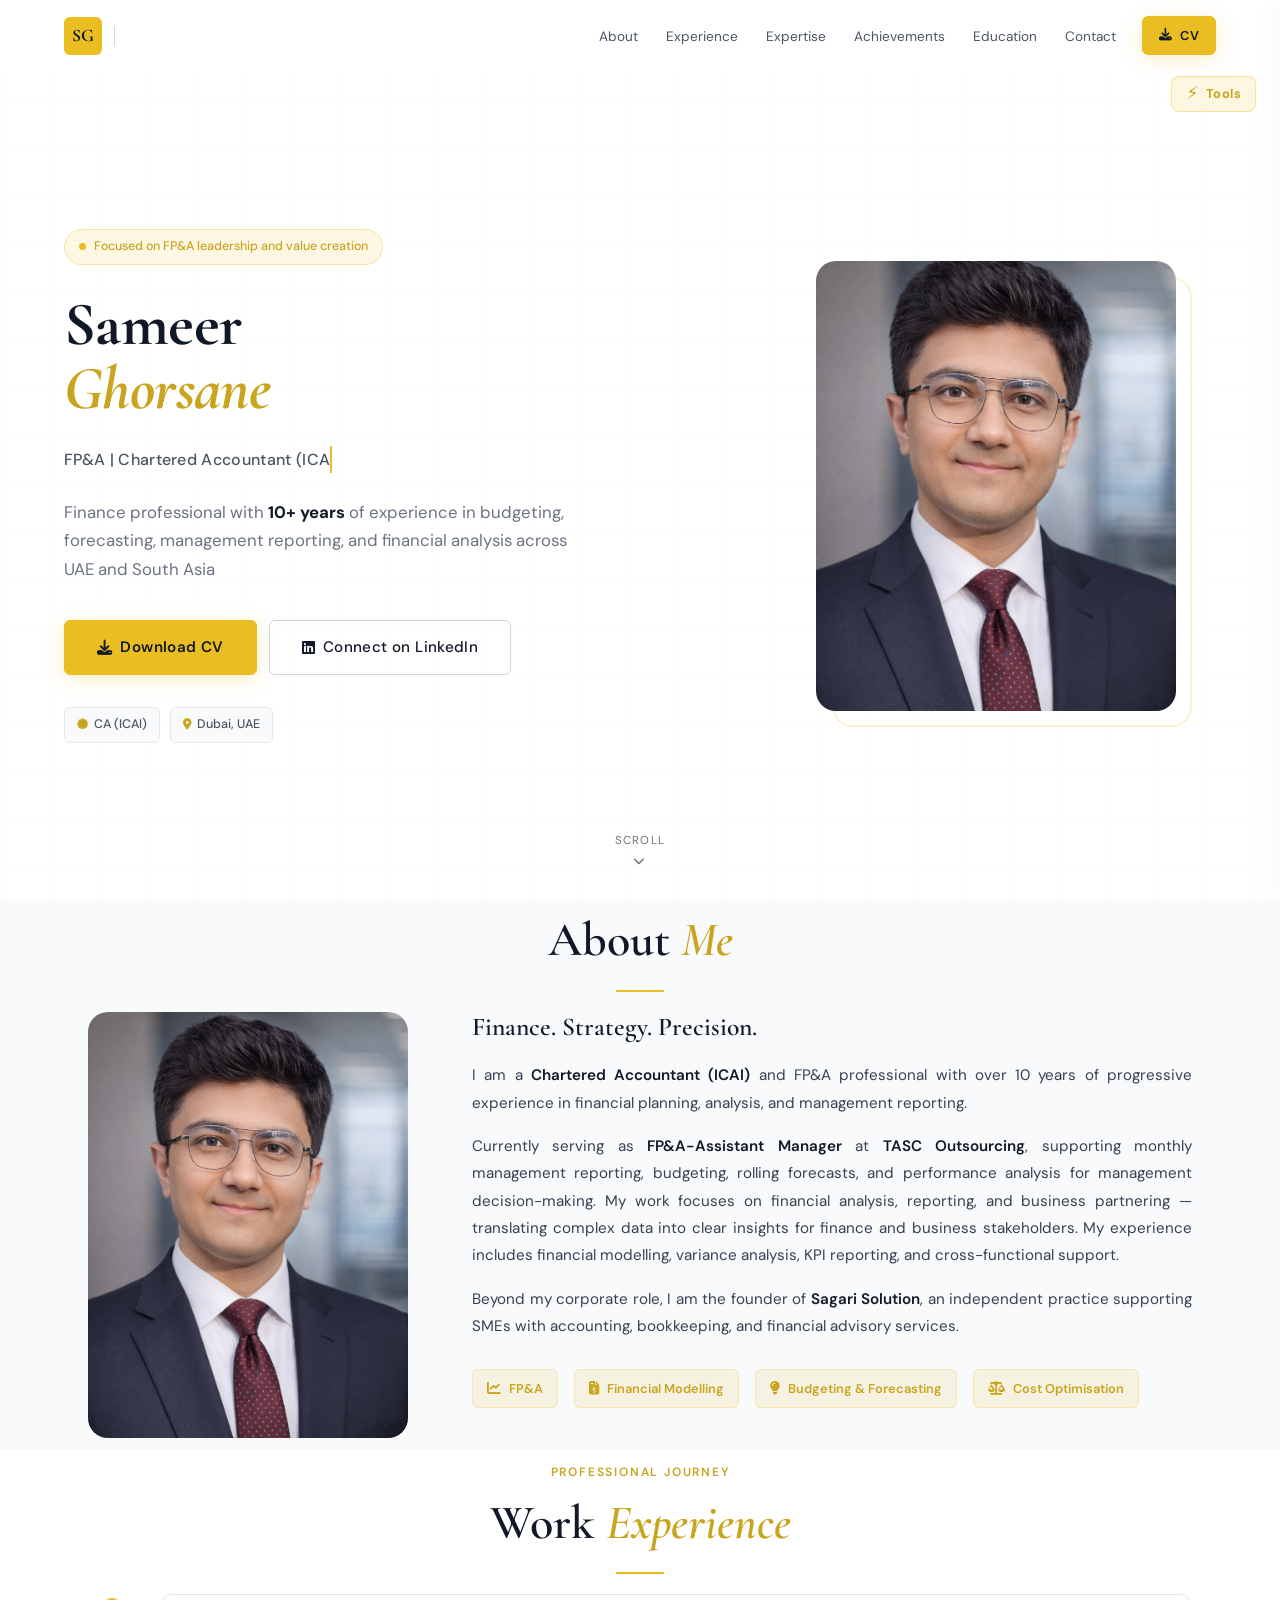
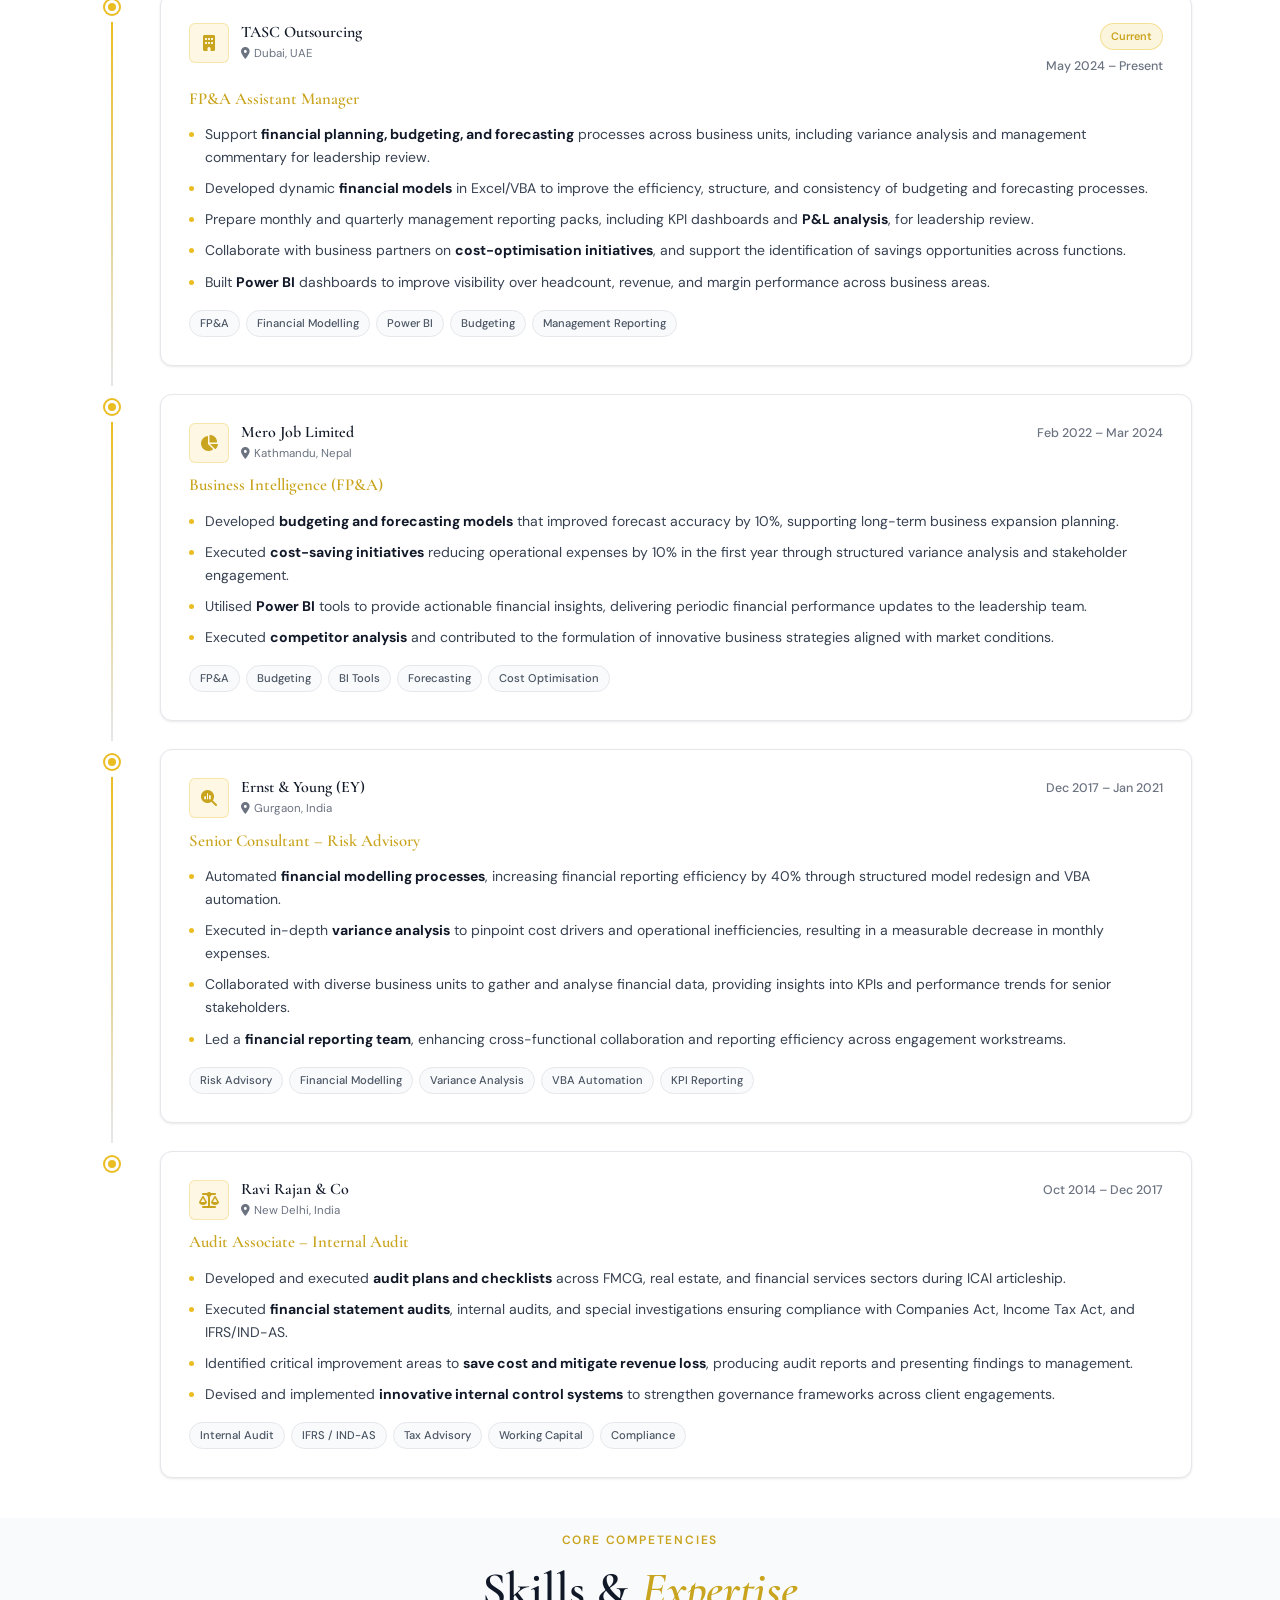
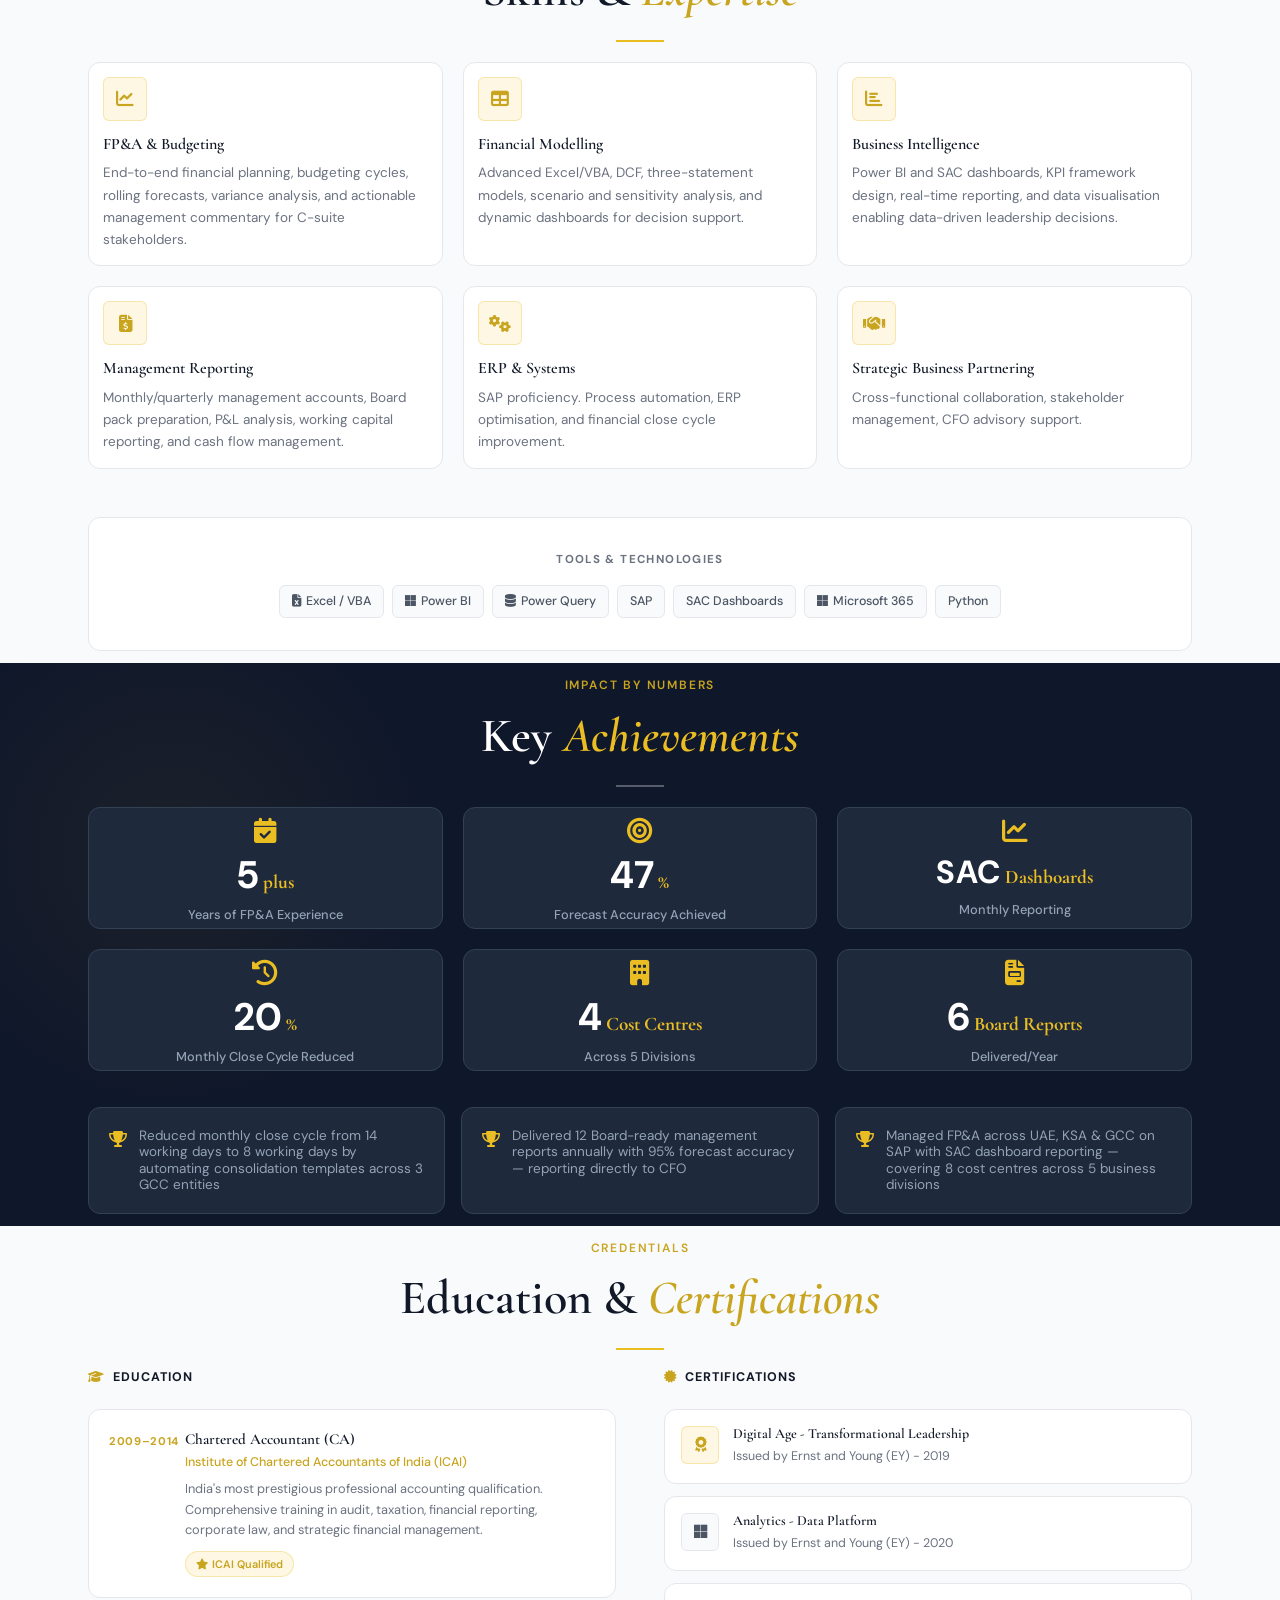
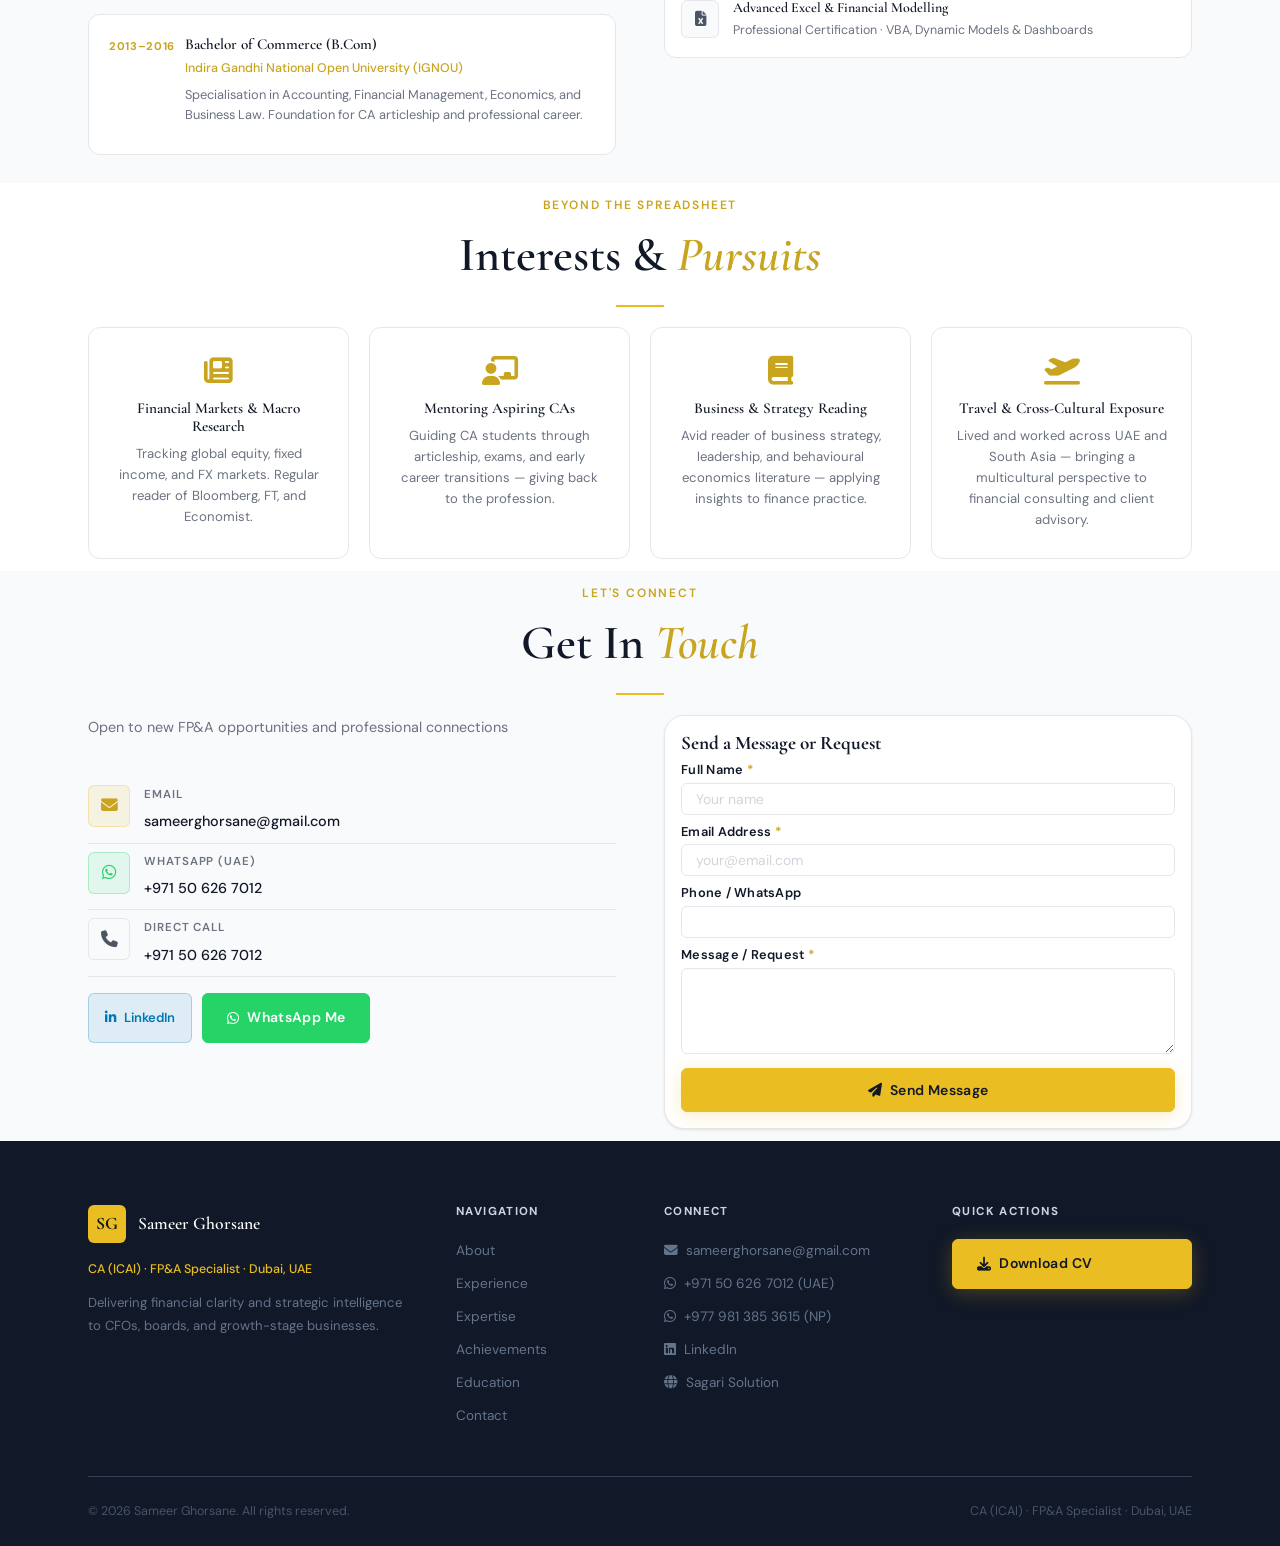
==== commit 0011b1e3: "Update styling and gitignore" ====
--- a/index.html
+++ b/index.html
@@ -34,7 +34,7 @@
   <nav class="nav" id="navbar">
     <div class="nav__container">
       <a href="#hero" class="nav__logo">
-        <!-- <span class="nav__logo-initials">SG</span> -->
+        <span class="nav__logo-initials">SG</span>
         <span class="nav__logo-divider"></span>
         <!-- <span class="nav__logo-text">Sameer Ghorsane</span> -->
       </a>
@@ -161,7 +161,7 @@
         <span class="apps-widget__btn-label">Tools</span>
       </button>
       <div class="apps-widget__panel" id="appsPanel">
-        <p class="apps-widget__panel-title">Finance Tools</p>
+        <p class="apps-widget__panel-title">Tools</p>
         <a href="apps/rates.html" class="apps-widget__item">
           <div class="apps-widget__item-icon">📈</div>
           <div class="apps-widget__item-text"><strong>Live Rates</strong><span>Gold · AED · USD · NPR</span></div>
@@ -169,12 +169,12 @@
         </a>
         <a href="apps/digest.html" class="apps-widget__item">
           <div class="apps-widget__item-icon">📰</div>
-          <div class="apps-widget__item-text"><strong>Markets Digest</strong><span>Today's finance headlines</span></div>
+          <div class="apps-widget__item-text"><strong>Markets Digest</strong><span>News Highlights</span></div>
           <i class="fa-solid fa-chevron-right apps-widget__item-arrow"></i>
         </a>
         <a href="apps/daily-word-lab.html" class="apps-widget__item">
           <div class="apps-widget__item-icon">💡</div>
-          <div class="apps-widget__item-text"><strong>Daily Word Lab</strong><span>Finance · Office · Economy</span></div>
+          <div class="apps-widget__item-text"><strong>Daily Word Lab</strong><span>Finance · Economy · Office</span></div>
           <i class="fa-solid fa-chevron-right apps-widget__item-arrow"></i>
         </a>
         <a href="apps/nepali-calendar.html" class="apps-widget__item">
@@ -759,7 +759,7 @@
             <div class="contact-item__icon contact-item__icon--gold"><i class="fa-solid fa-envelope"></i></div>
             <div>
               <p class="contact-item__label">Email</p>
-              <a href="mailto:sameer@sameerghorsane.com.np" class="contact-item__value">sameer@sameerghorsane.com.np</a>
+              <a href="mailto:sameerghorsane@gmail.com" class="contact-item__value">sameerghorsane@gmail.com</a>
             </div>
           </div>
 
@@ -792,33 +792,41 @@
 
         <!-- Contact Form -->
         <div class="contact__form-wrap" data-animate="fade-left">
-          <div class="contact__form-card" id="commentForm">
+          
+          <form
+            class="contact__form-card"
+            action="https://formsubmit.co/sameerghorsane@gmail.com"
+            method="POST"
+          >
+          <input type="hidden" name="_subject" value="New message from sameerghorsane.com.np">
+          <input type="hidden" name="_template" value="table">
+          <input type="hidden" name="_captcha" value="false">          
+          <input type="hidden" name="_next" value="https://sameerghorsane.com.np/?sent=1#contact">
+          <input type="text" name="_honey" style="display:none">
             <h3 class="contact__form-title">Send a Message or Request</h3>
             <!-- <p class="contact__form-sub">I will respond within one business day.</p> -->
 
             <div class="form-group">
               <label for="cf-name">Full Name <span class="req">*</span></label>
-              <input type="text" id="cf-name" placeholder="Your name" autocomplete="name" />
+              <input type="text" id="cf-name" name="name" placeholder="Your name" required>
             </div>
             <div class="form-group">
               <label for="cf-email">Email Address <span class="req">*</span></label>
-              <input type="email" id="cf-email" placeholder="your@email.com" autocomplete="email" />
+              <input type="email" id="cf-email" name="email" placeholder="your@email.com" required>
             </div>
             <div class="form-group">
               <label for="cf-phone">Phone / WhatsApp</label>
-              <input type="tel" id="cf-phone" placeholder="+971 xx xxx xxxx" autocomplete="tel" />
+              <input type="tel" id="cf-phone" name="phone">
             </div>
             <div class="form-group">
               <label for="cf-msg">Message / Request <span class="req">*</span></label>
-              <textarea id="cf-msg" rows="4" placeholder="How can I help you?"></textarea>
-            </div>
-
-            <button type="button" class="btn btn--gold btn--full" id="submitComment">
+              <textarea id="cf-msg" name="message" rows="4" required></textarea>            </div>
+            <button type="submit" class="btn btn--gold btn--full">
               <i class="fa-solid fa-paper-plane"></i> Send Message
             </button>
 
             <div class="form-notice" id="formNotice" style="display:none"></div>
-          </div>
+          </form>
         </div>
 
       </div>
@@ -879,7 +887,7 @@
         <div class="footer__connect">
           <h4>Connect</h4>
           <ul>
-            <li><a href="mailto:sameer@sameerghorsane.com.np"><i class="fa-solid fa-envelope"></i> sameer@sameerghorsane.com.np</a></li>
+            <li><a href="mailto:sameerghorsane@gmail.com"><i class="fa-solid fa-envelope"></i> sameerghorsane@gmail.com</a></li>
             <li><a href="https://wa.me/971506267012" target="_blank" rel="noopener noreferrer"><i class="fa-brands fa-whatsapp"></i> +971 50 626 7012 (UAE)</a></li>
             <li><a href="https://wa.me/9779813853615" target="_blank" rel="noopener noreferrer"><i class="fa-brands fa-whatsapp"></i> +977 981 385 3615 (NP)</a></li>
             <li><a href="https://www.linkedin.com/in/sameer-g-7290269a/" target="_blank" rel="noopener noreferrer"><i class="fa-brands fa-linkedin"></i> LinkedIn</a></li>
@@ -919,6 +927,6 @@
   </button>
 
   <script src="js/main.js"></script>
-  <script src="js/form.js"></script>
+  <!-- <script src="js/form.js"></script> -->
 </body>
 </html>
--- a/css/style.css
+++ b/css/style.css
@@ -1581,7 +1581,7 @@
 /* Scrolled state: slim tab hugging right edge */
 .apps-widget.is-fixed {
   top: var(--nav-h);
-  right: 0;
+  right: 2;
 }
 
 /* ── BUTTON ── */
@@ -1671,14 +1671,14 @@
   background: var(--white);
   border: 1px solid var(--border);
   border-radius: 16px;
-  padding: 16px;
+  padding: 2px;
   box-shadow: var(--shadow-lg);
-  width: 272px;
+  width: 240px;
   opacity: 0;
   transform: translateY(6px) scale(0.97);
   pointer-events: none;
   transition: opacity 0.22s ease, transform 0.22s ease;
-  margin-top: 8px;
+  margin-top: 20px;
 }
 .apps-widget__panel.open {
   opacity: 1;
@@ -1706,7 +1706,7 @@
   text-transform: uppercase;
   letter-spacing: 0.12em;
   color: var(--muted);
-  margin-bottom: 12px;
+  margin-bottom: 10px;
   padding-bottom: 10px;
   border-bottom: 1px solid var(--border);
 }
@@ -1715,10 +1715,10 @@
   display: flex;
   align-items: center;
   gap: 12px;
-  padding: 10px;
+  padding: 3px;
   border-radius: 10px;
   border: 1px solid transparent;
-  margin-bottom: 6px;
+  margin-bottom: 4px;
   transition: all var(--transition);
   text-decoration: none;
   color: var(--heading);
@@ -1752,7 +1752,7 @@
   margin-bottom: 1px;
 }
 .apps-widget__item-text span {
-  font-size: 0.68rem;
+  font-size: 0.6rem;
   color: var(--muted);
 }
 
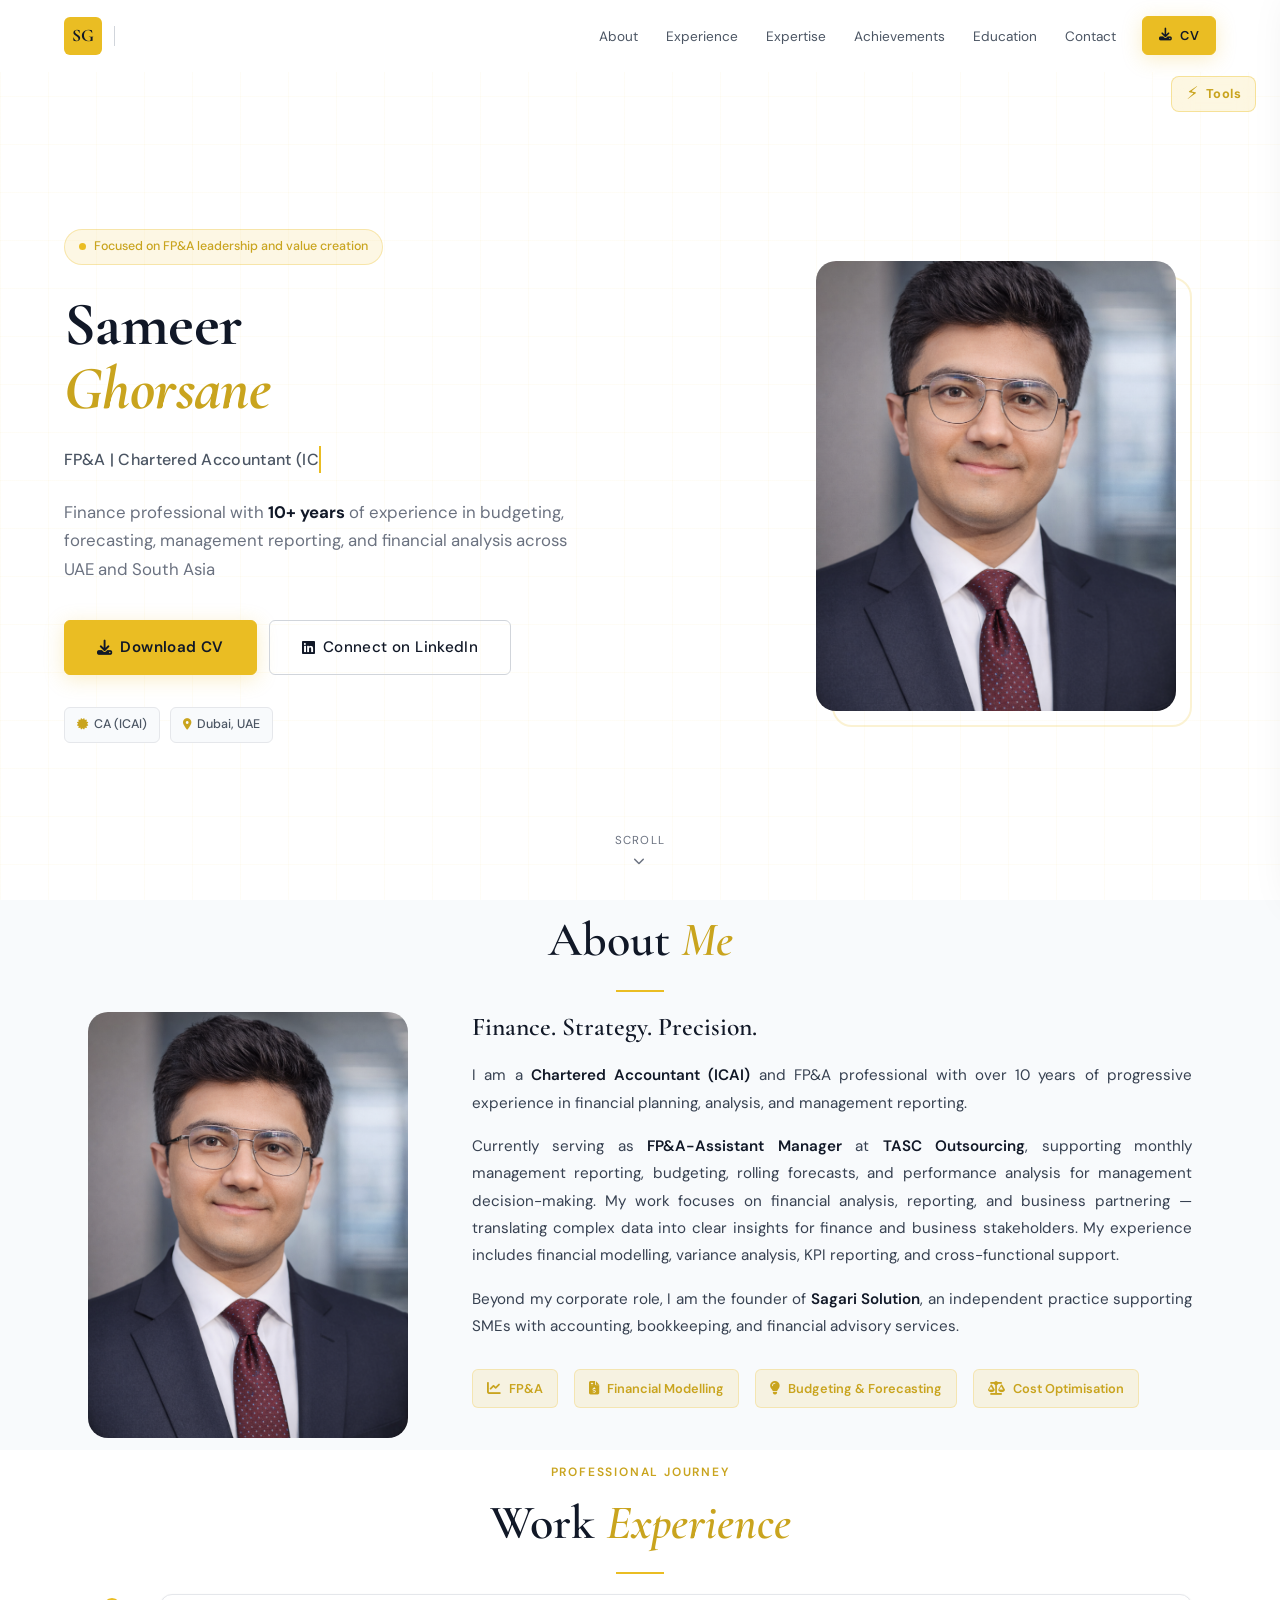
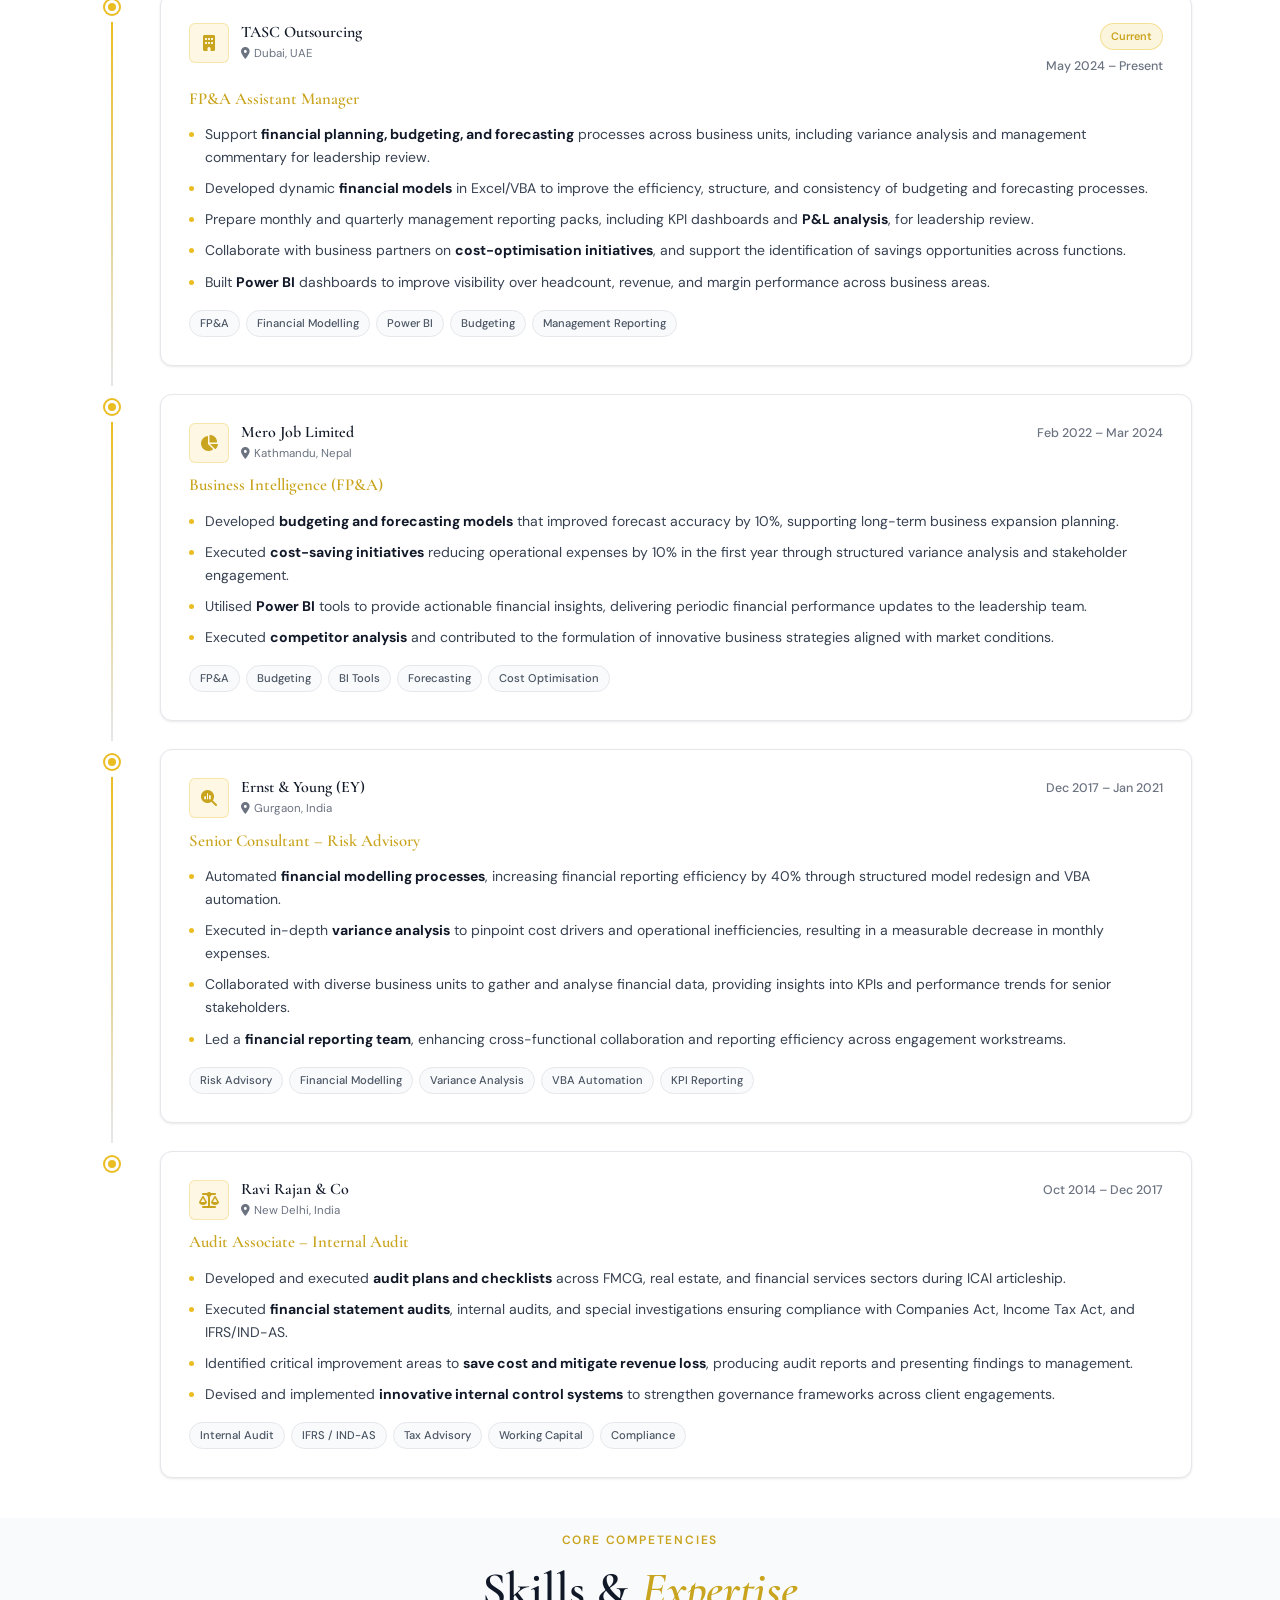
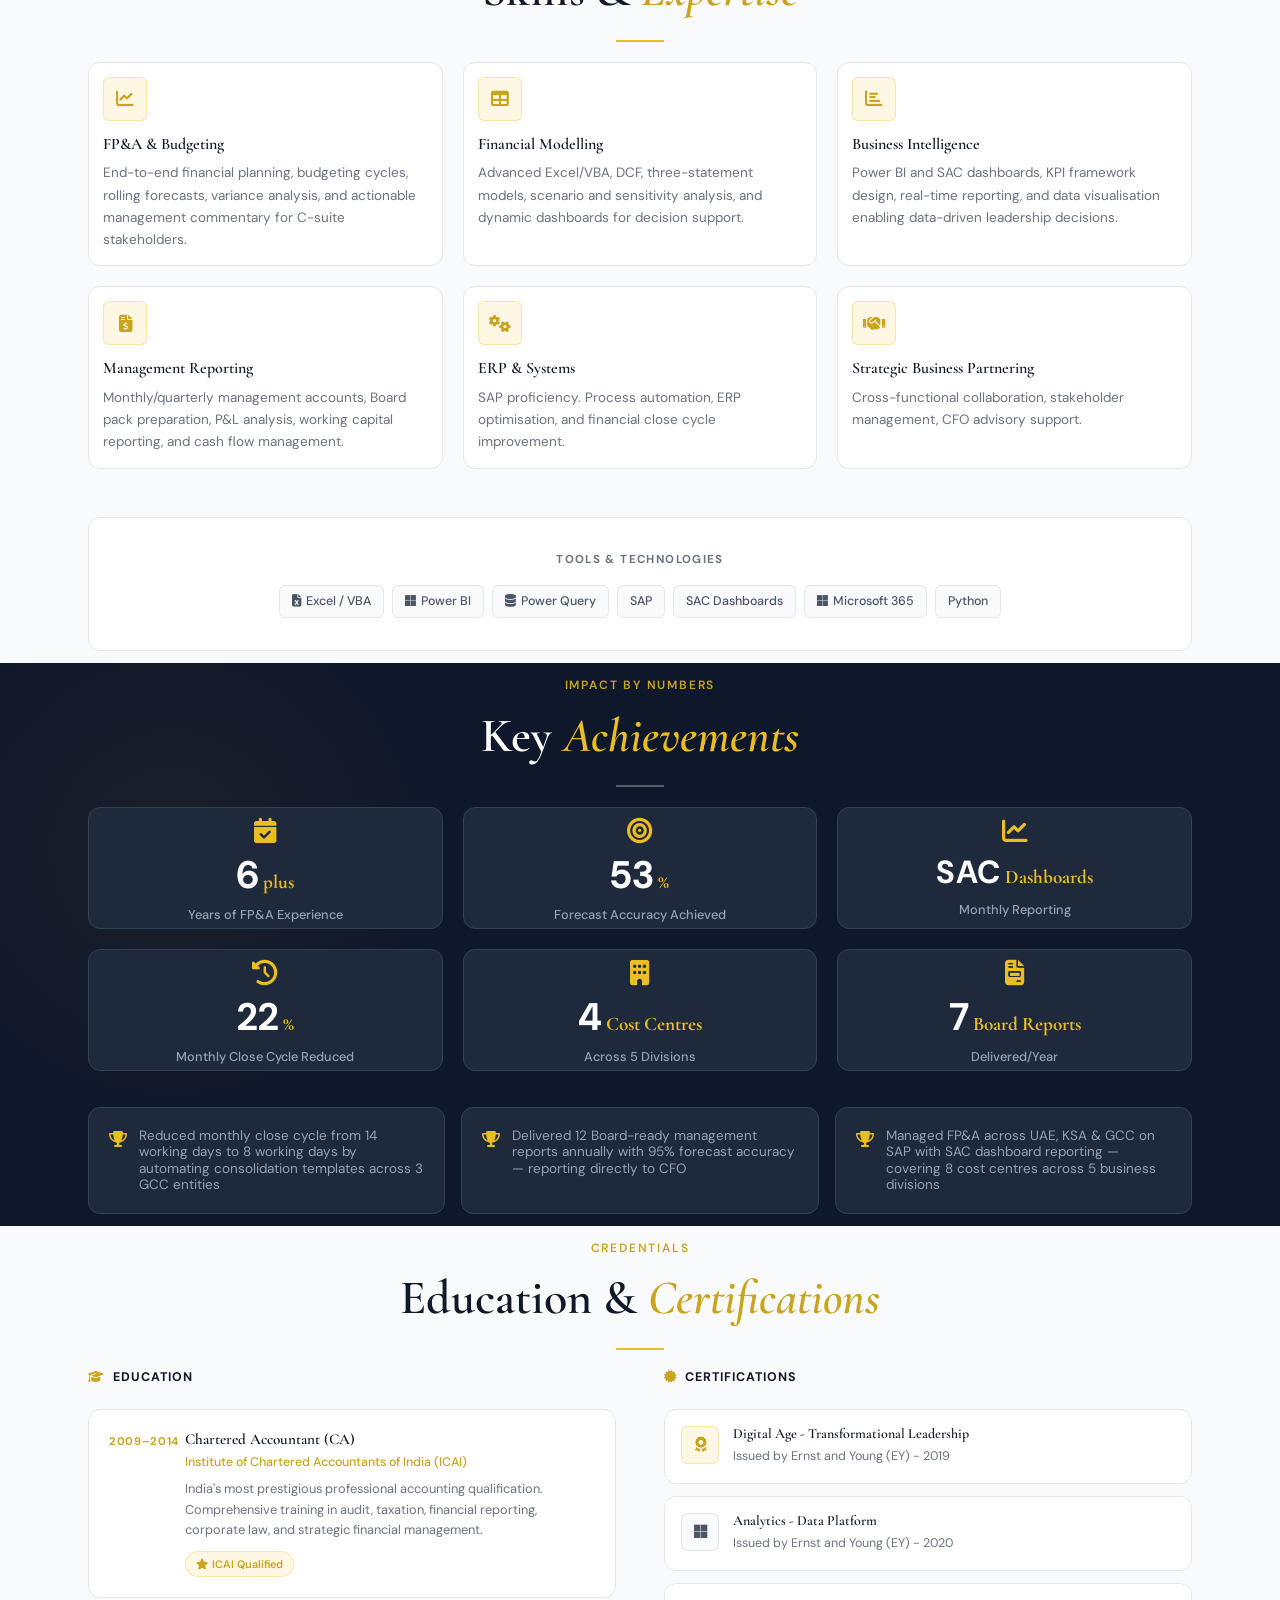
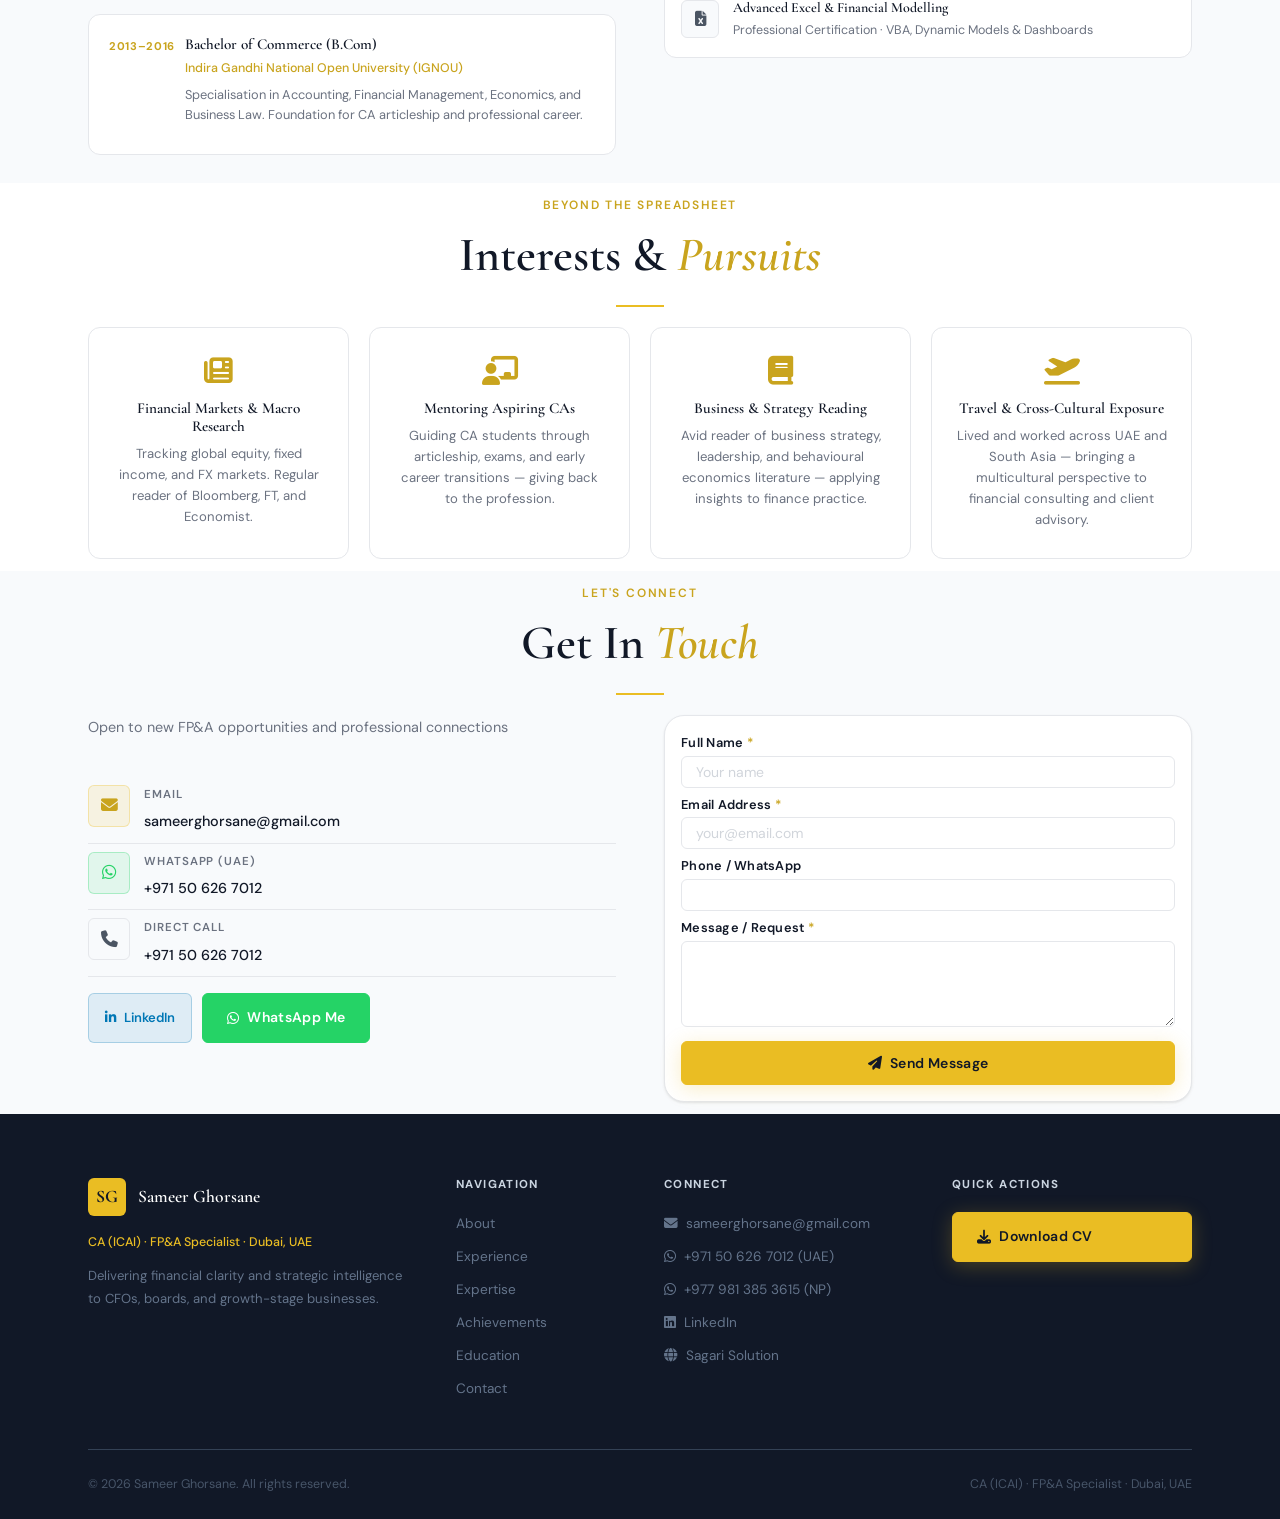
==== commit 8da11cfa: "Remove FormSubmit captcha and branding" ====
--- a/index.html
+++ b/index.html
@@ -798,12 +798,12 @@
             action="https://formsubmit.co/sameerghorsane@gmail.com"
             method="POST"
           >
-          <input type="hidden" name="_subject" value="New message from sameerghorsane.com.np">
+          <!-- <input type="hidden" name="_subject" value="New message from sameerghorsane.com.np"> -->
+          <input type="hidden" name="_captcha" value="false">          
           <input type="hidden" name="_template" value="table">
-          <input type="hidden" name="_captcha" value="false">          
-          <input type="hidden" name="_next" value="https://sameerghorsane.com.np/?sent=1#contact">
-          <input type="text" name="_honey" style="display:none">
-            <h3 class="contact__form-title">Send a Message or Request</h3>
+          <input type="hidden" name="_next" value="https://sameerghorsane.com.np">
+          <!-- <input type="text" name="_honey" style="display:none"> -->
+            <!-- <h3 class="contact__form-title">Send a Message or Request</h3> -->
             <!-- <p class="contact__form-sub">I will respond within one business day.</p> -->
 
             <div class="form-group">
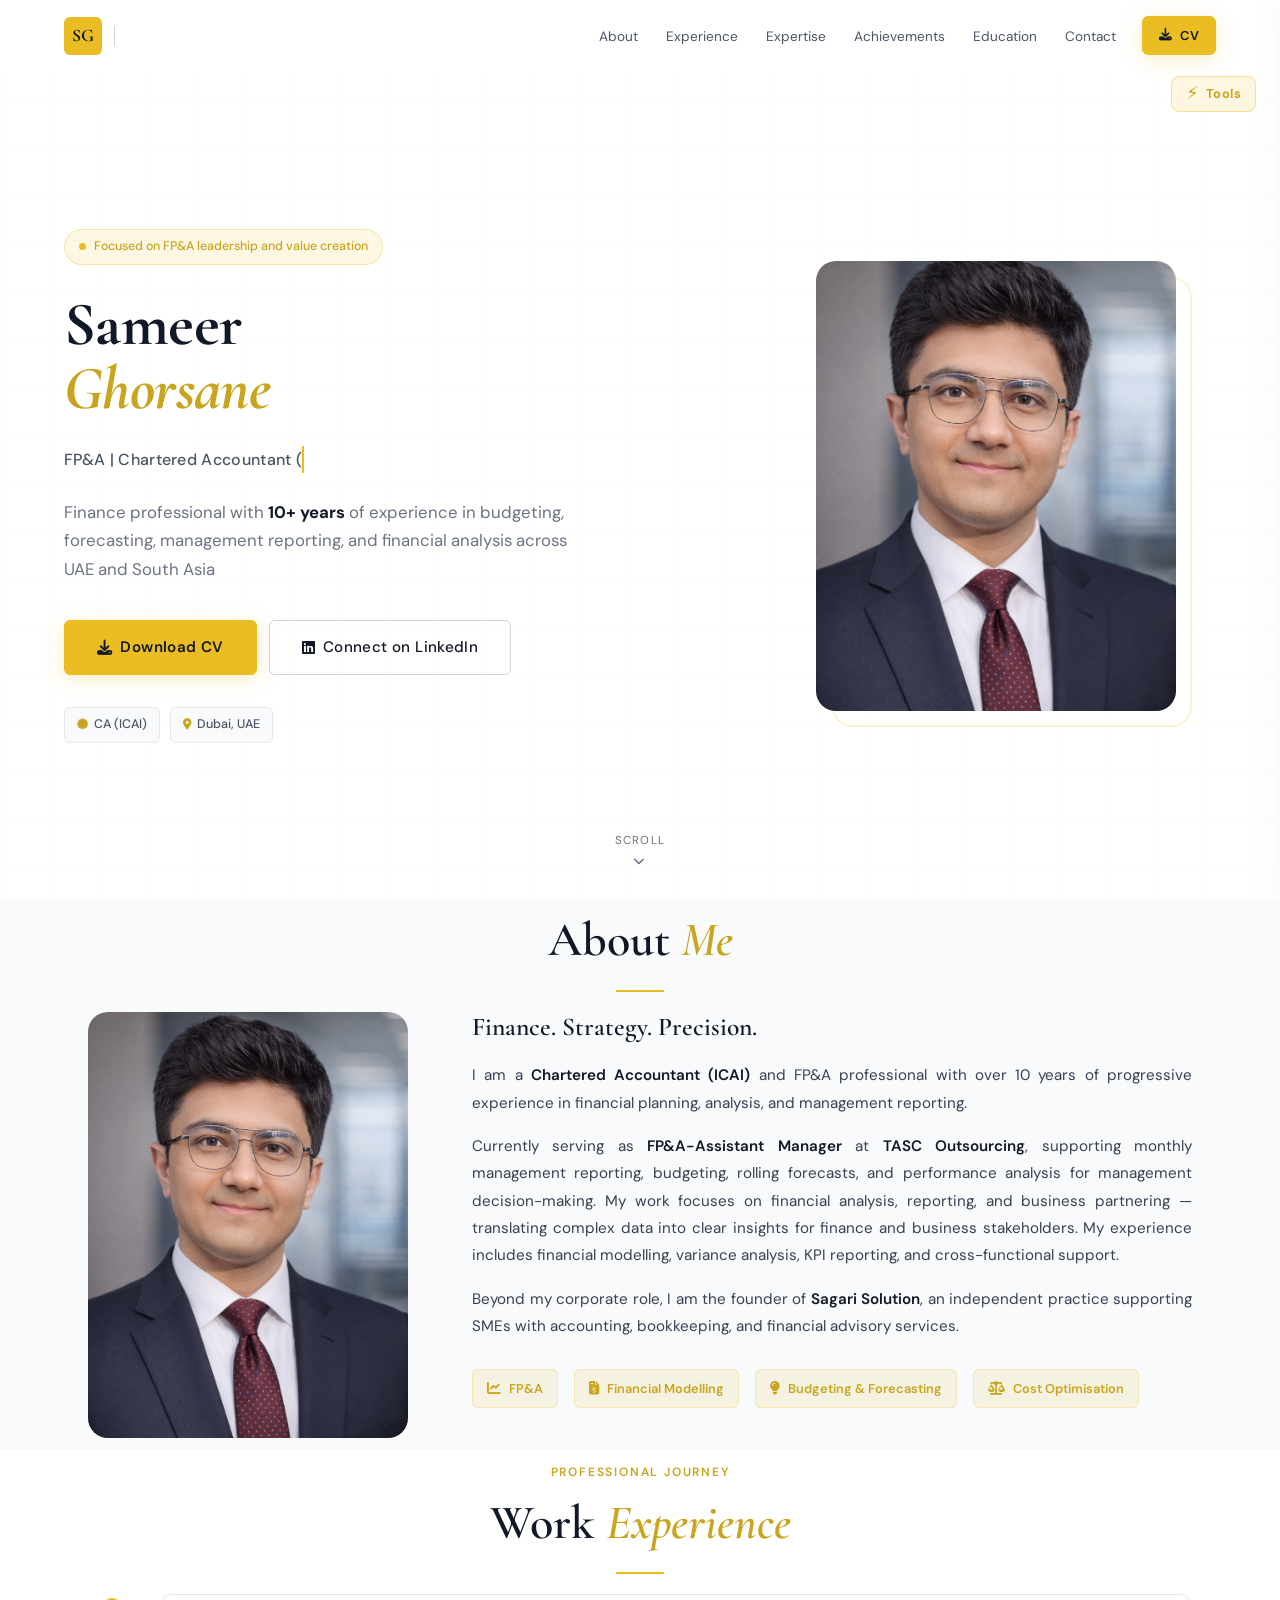
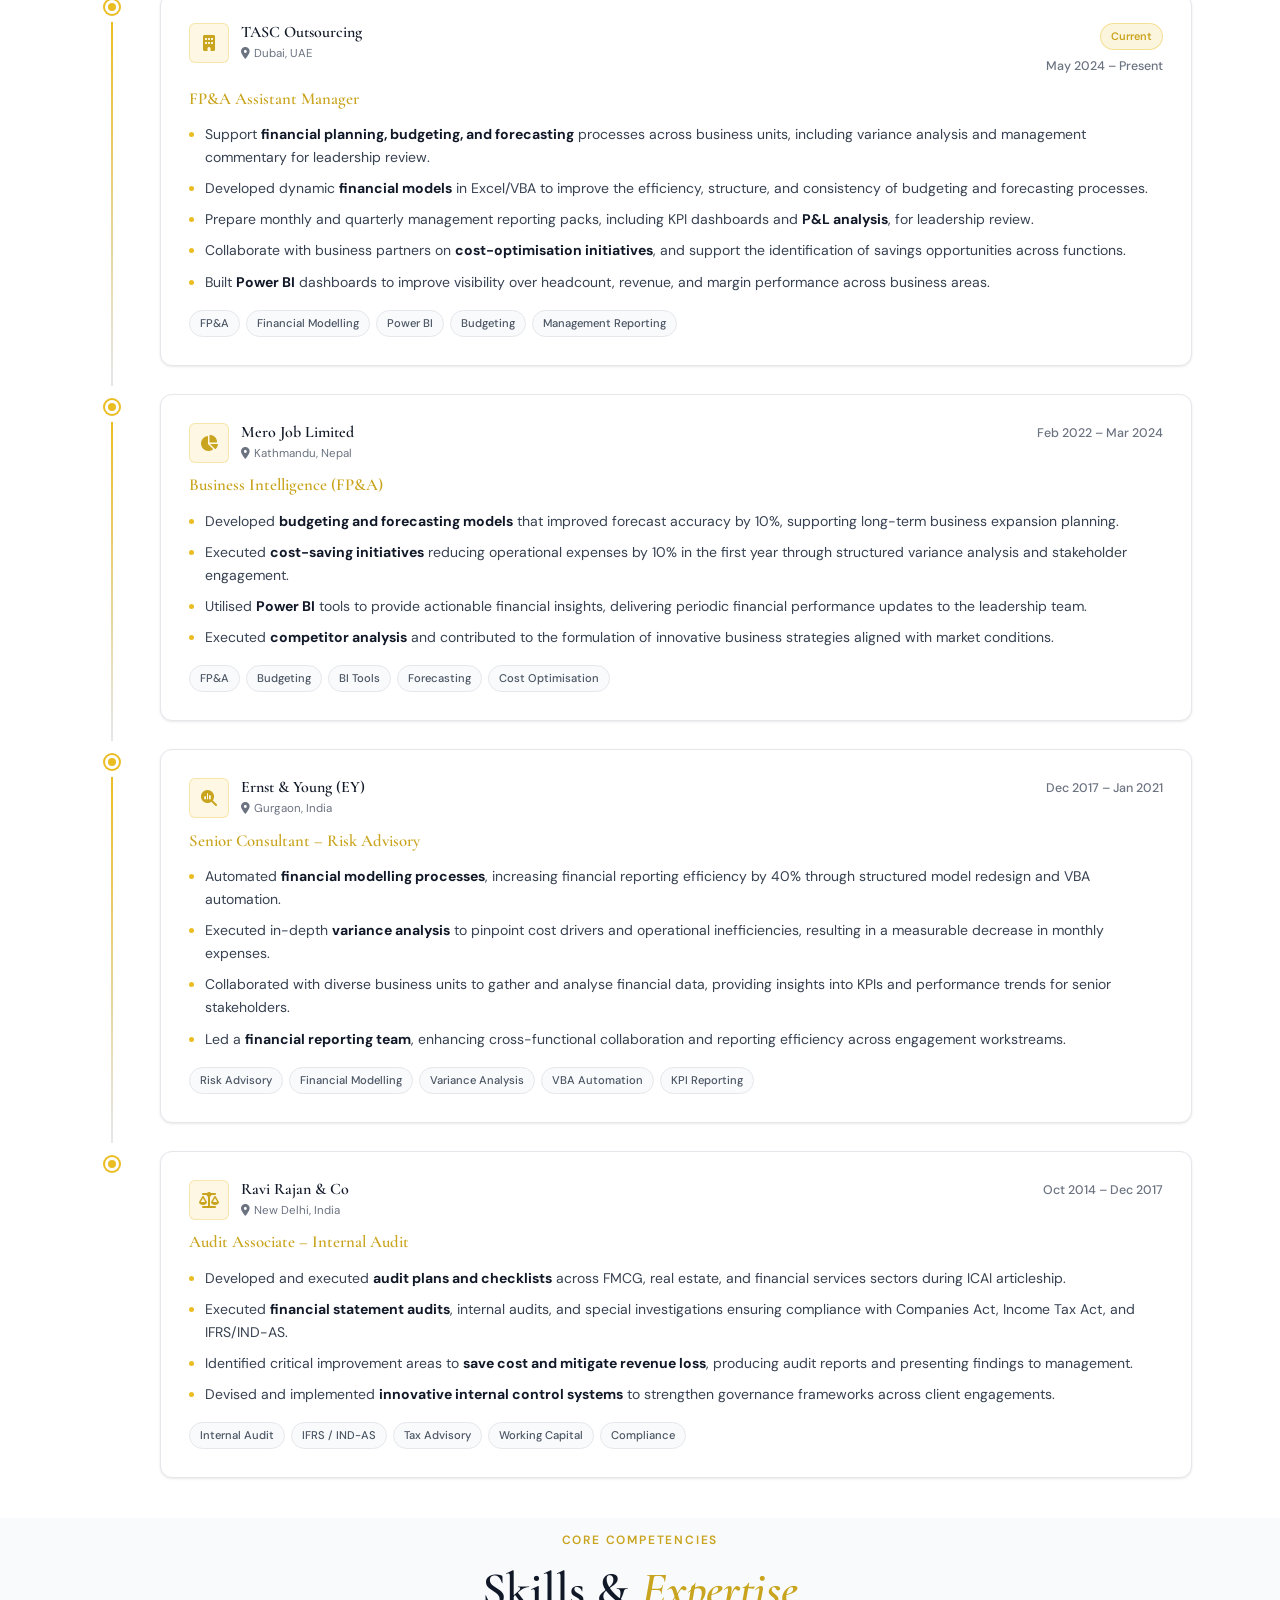
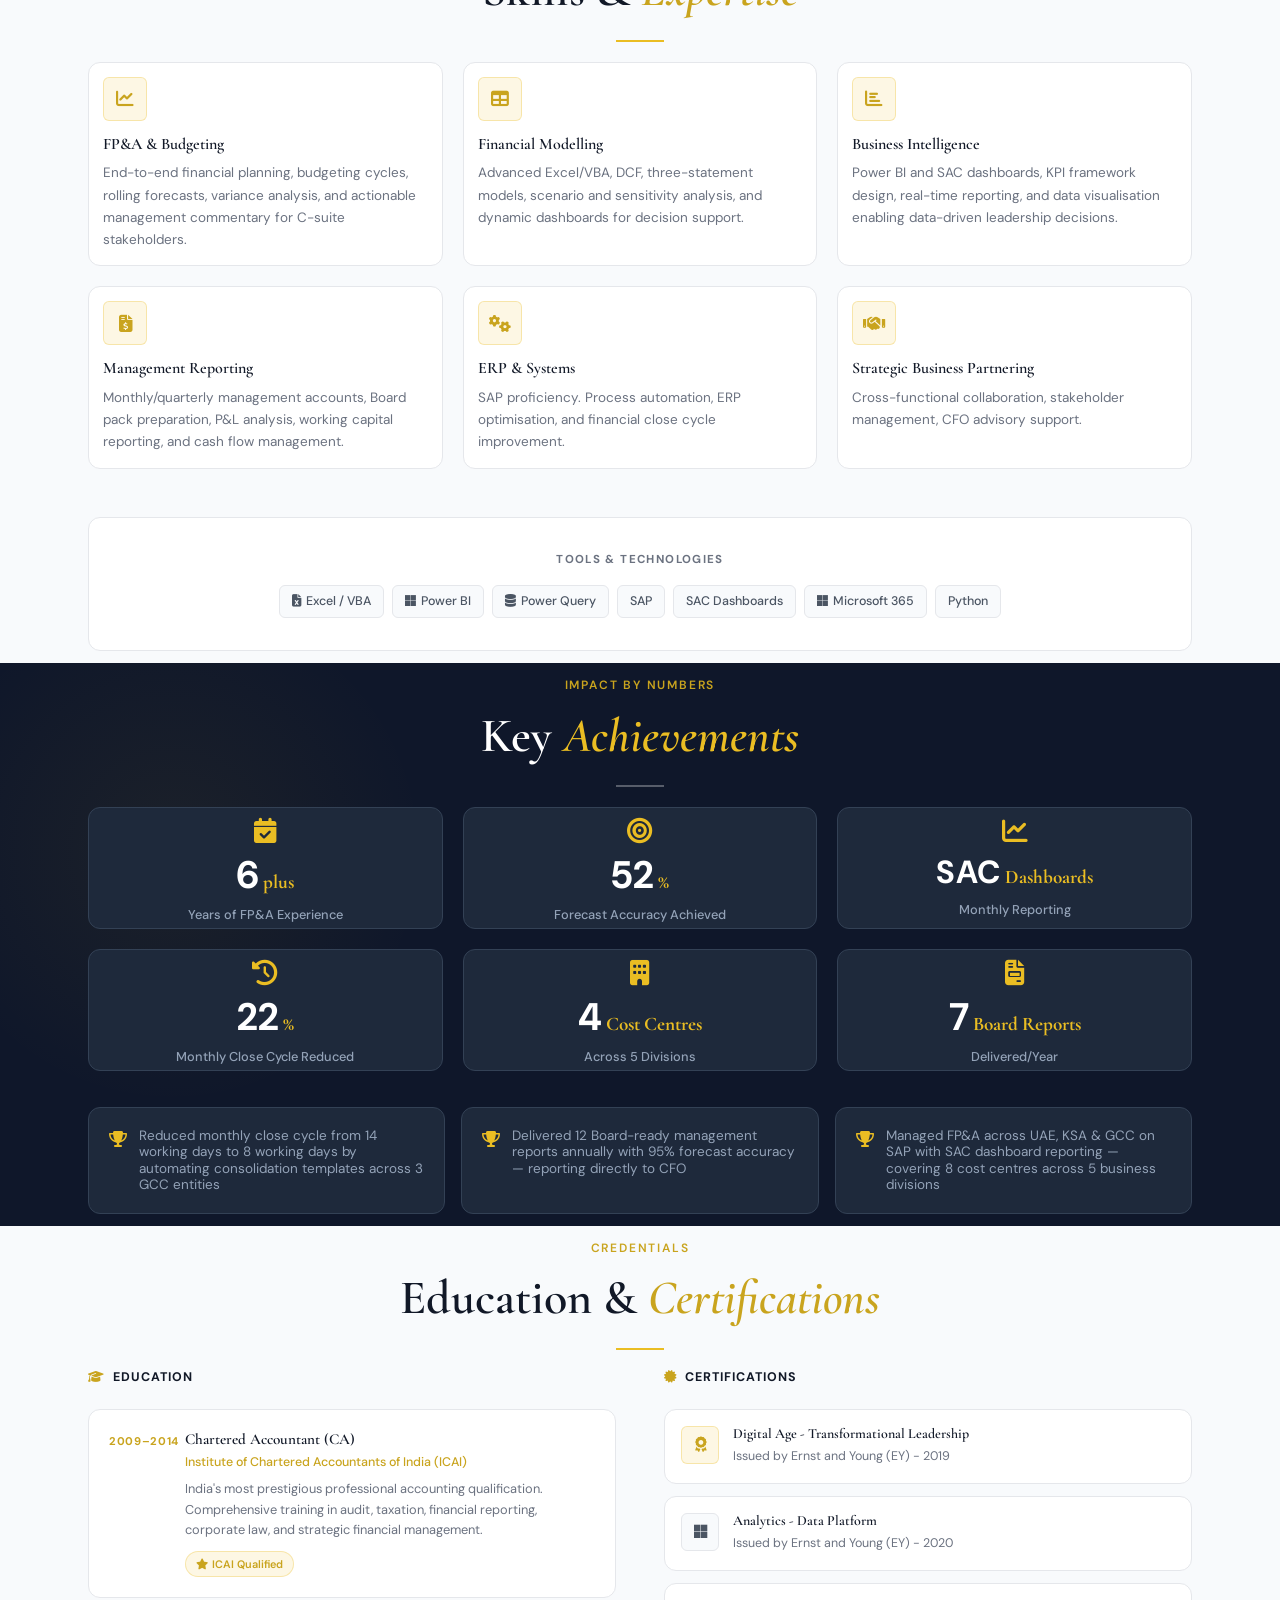
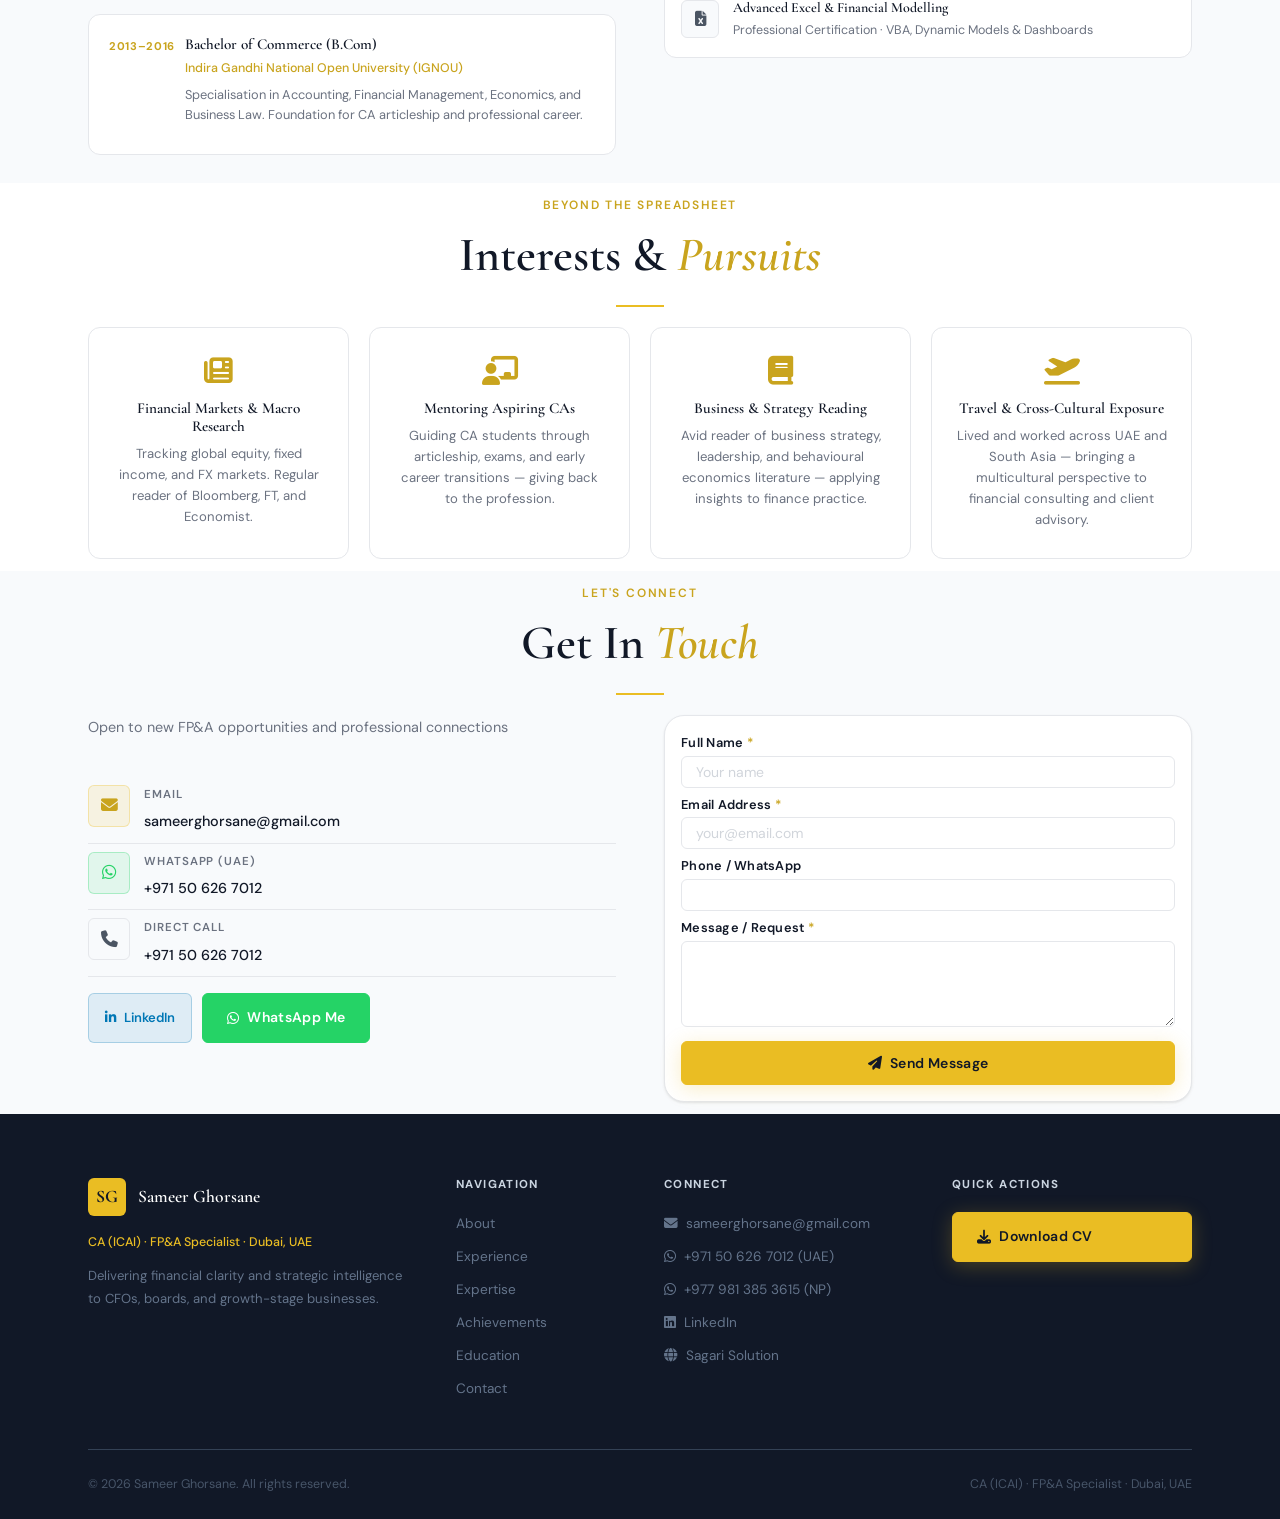
==== commit 016f8b91: "Fix contact form: use FormSubmit AJAX, show in-page success notice" ====
--- a/index.html
+++ b/index.html
@@ -794,15 +794,15 @@
         <div class="contact__form-wrap" data-animate="fade-left">
           
           <form
+            id="contactForm"
             class="contact__form-card"
-            action="https://formsubmit.co/sameerghorsane@gmail.com"
+            action="https://formsubmit.co/ajax/sameerghorsane@gmail.com"
             method="POST"
           >
-          <!-- <input type="hidden" name="_subject" value="New message from sameerghorsane.com.np"> -->
-          <input type="hidden" name="_captcha" value="false">          
+          <input type="hidden" name="_subject" value="New message from sameerghorsane.com.np">
+          <input type="hidden" name="_captcha" value="false">
           <input type="hidden" name="_template" value="table">
-          <input type="hidden" name="_next" value="https://sameerghorsane.com.np">
-          <!-- <input type="text" name="_honey" style="display:none"> -->
+          <input type="text" name="_honey" style="display:none">
             <!-- <h3 class="contact__form-title">Send a Message or Request</h3> -->
             <!-- <p class="contact__form-sub">I will respond within one business day.</p> -->
 
@@ -927,6 +927,6 @@
   </button>
 
   <script src="js/main.js"></script>
-  <!-- <script src="js/form.js"></script> -->
+  <script src="js/form.js"></script>
 </body>
 </html>
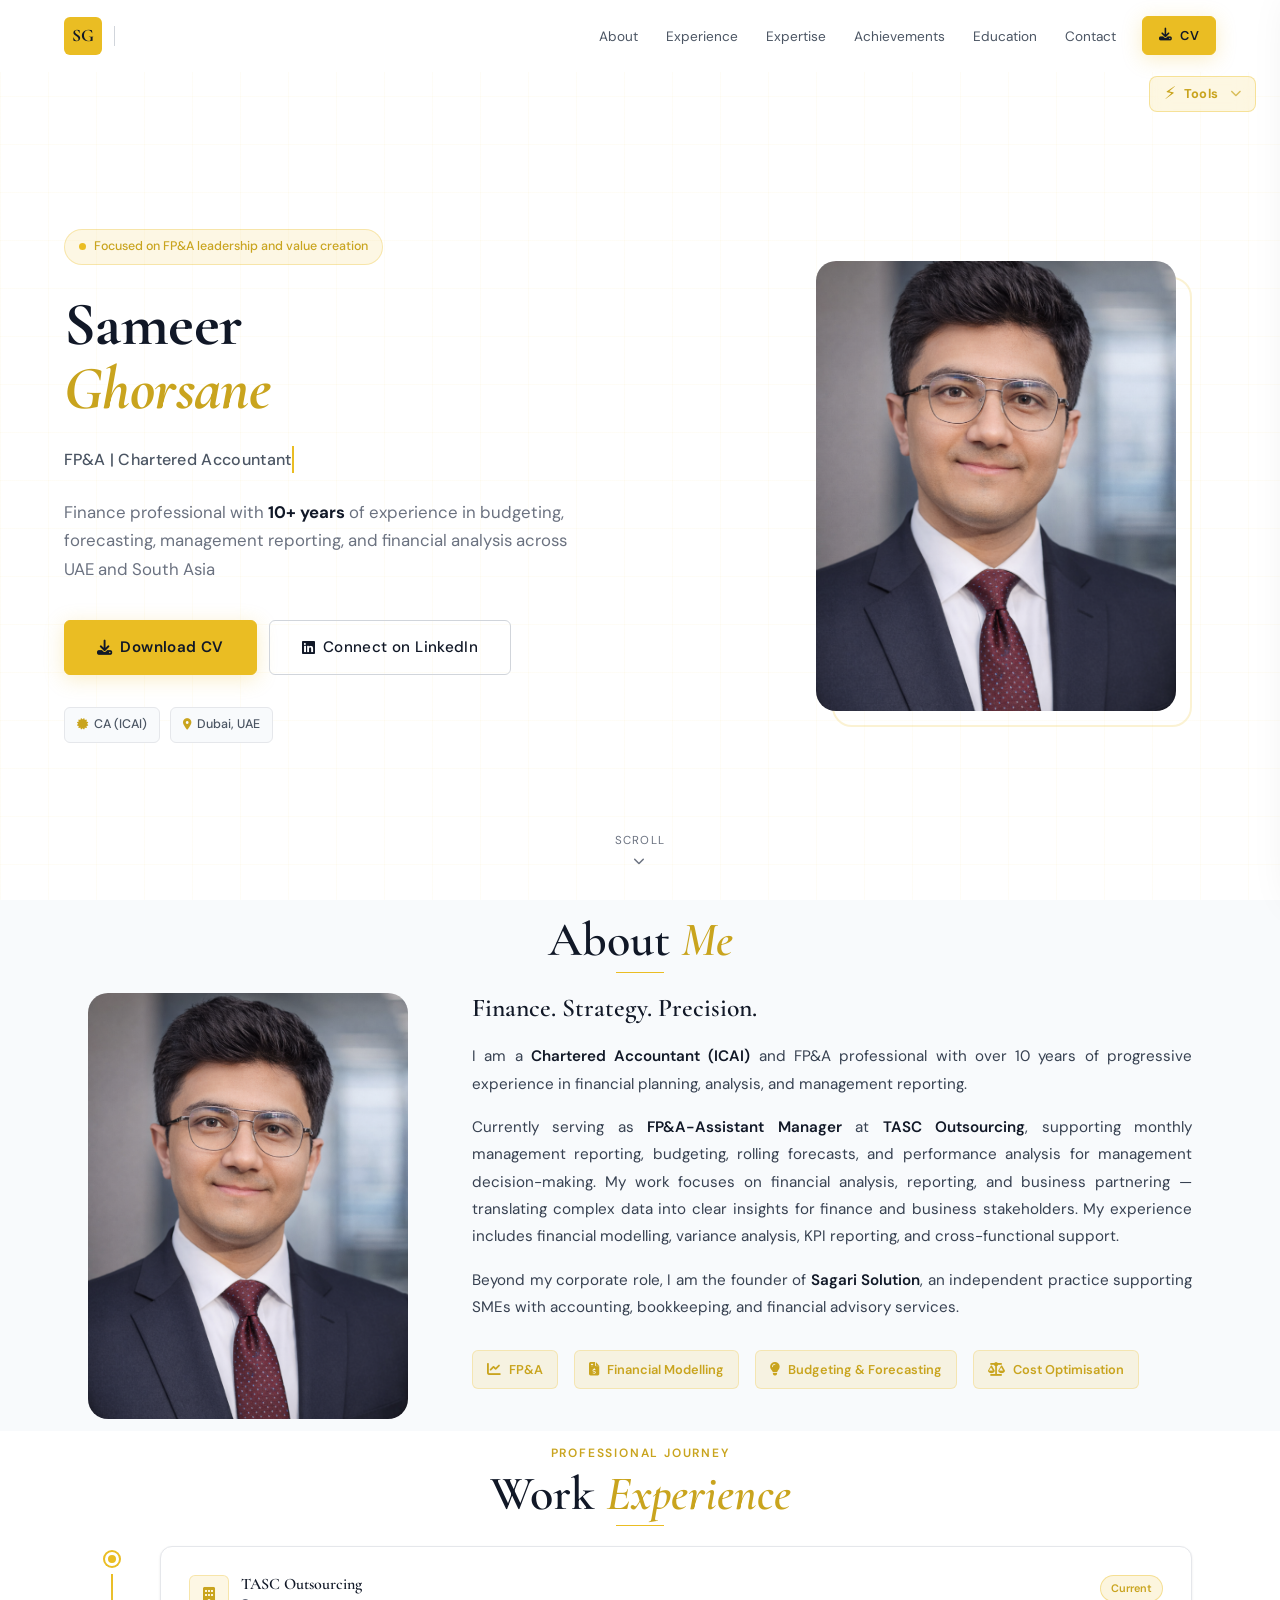
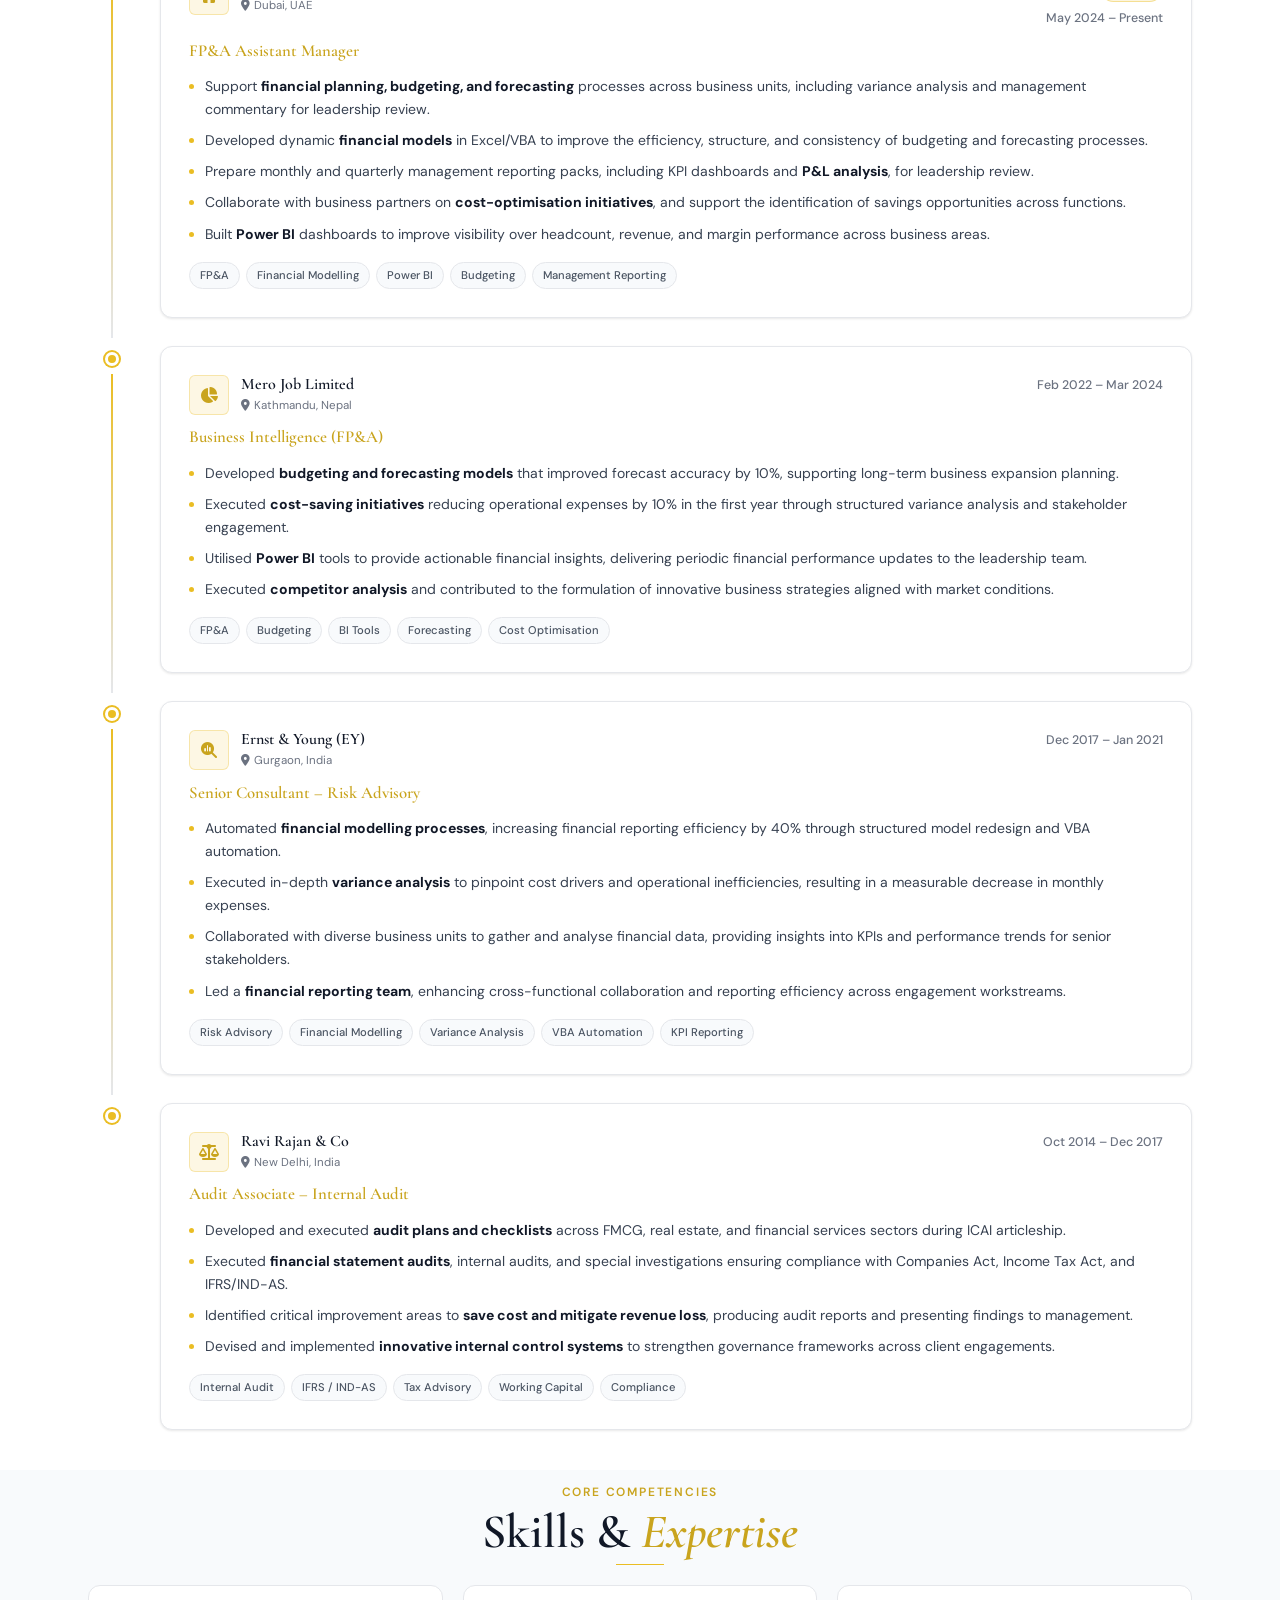
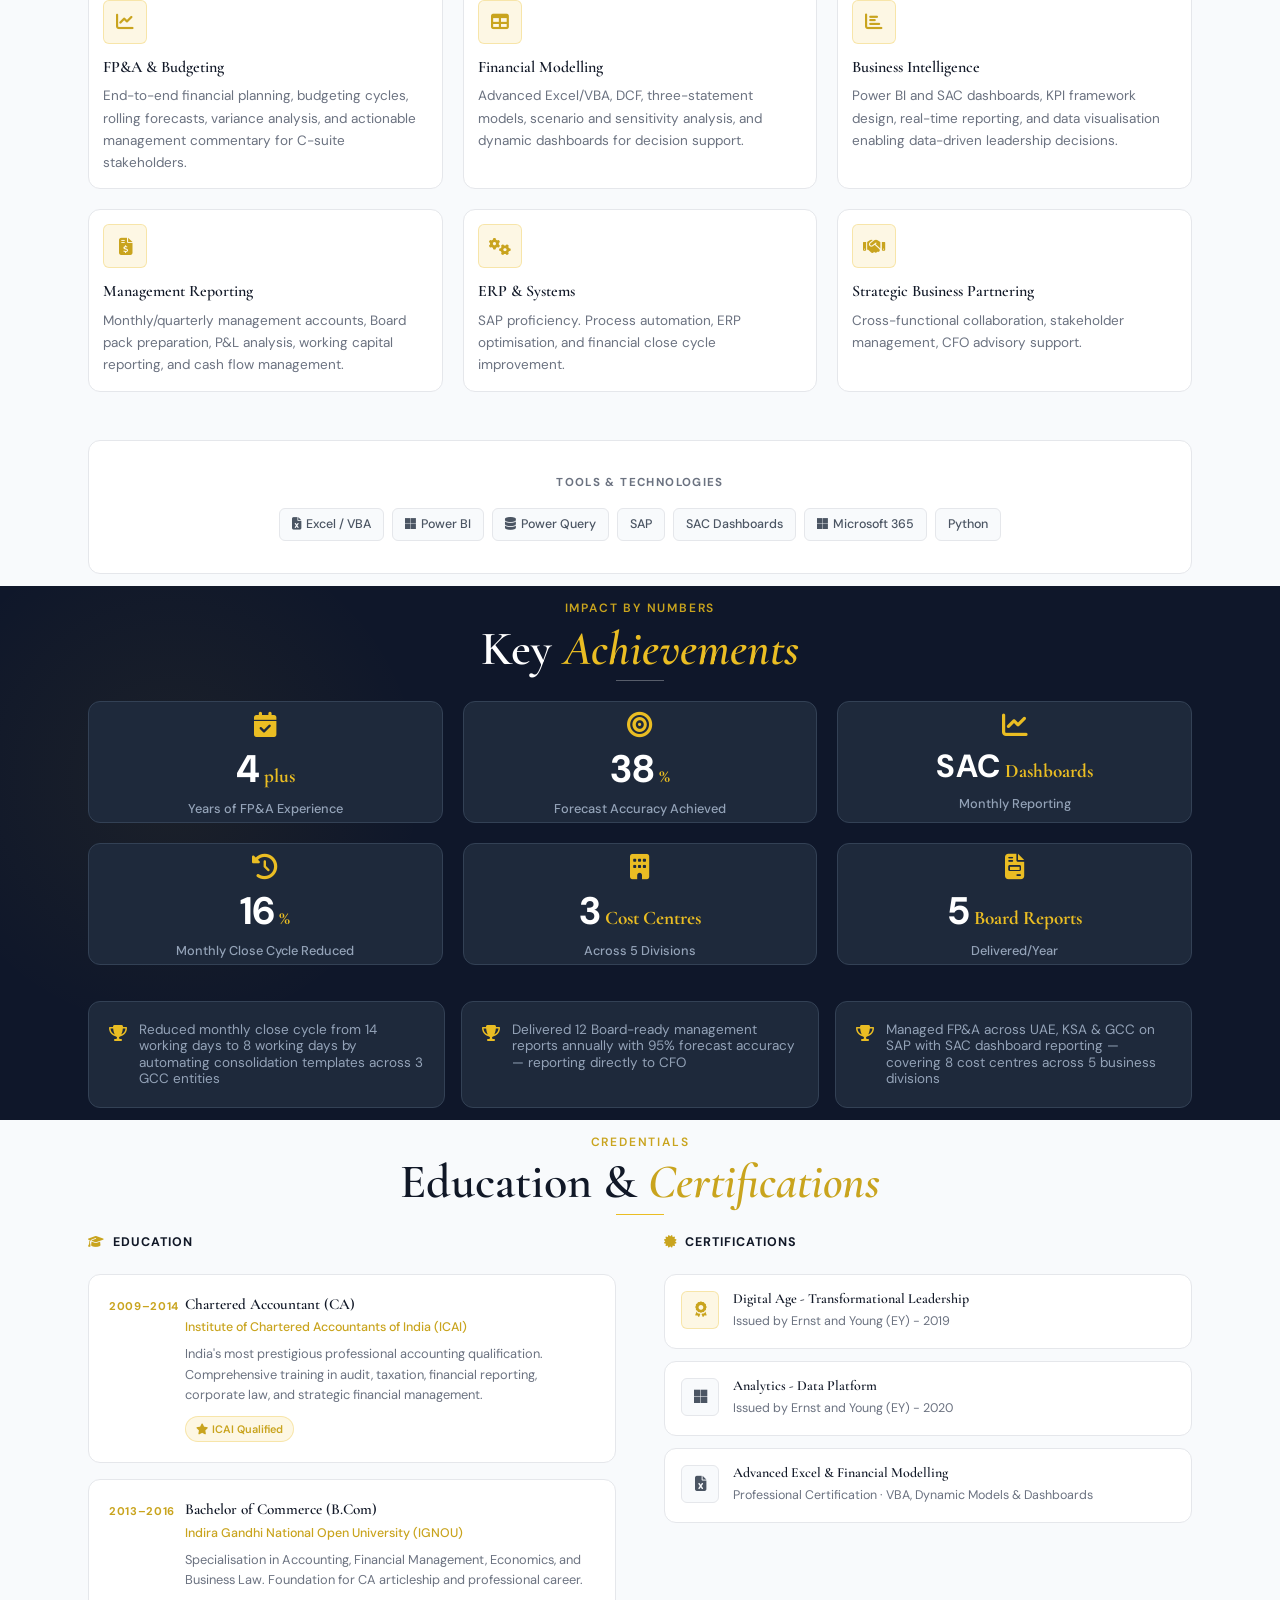
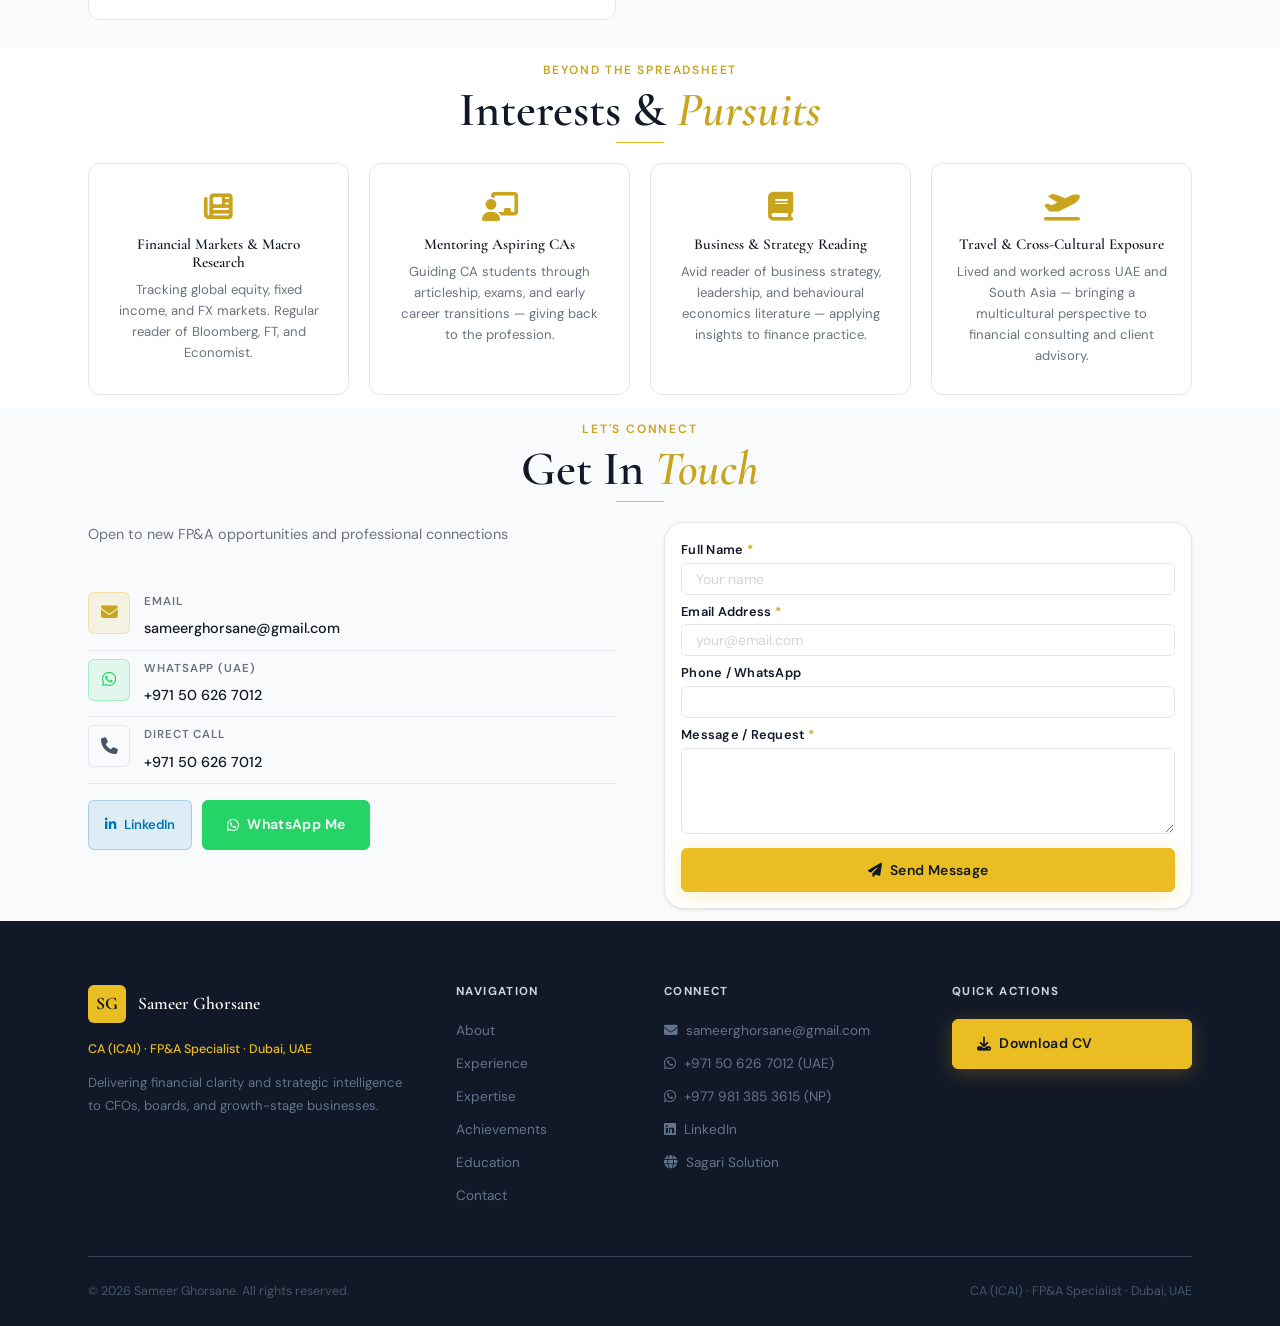
==== commit 66621289: "Add To-Do List app + refine Tools widget UX" ====
--- a/index.html
+++ b/index.html
@@ -159,6 +159,7 @@
       <button class="apps-widget__btn" id="appsWidgetBtn" aria-label="Open Finance Tools" aria-expanded="false">
         <span class="apps-widget__btn-icon">⚡</span>
         <span class="apps-widget__btn-label">Tools</span>
+        <i class="fa-solid fa-chevron-down apps-widget__btn-hint" aria-hidden="true"></i>
       </button>
       <div class="apps-widget__panel" id="appsPanel">
         <p class="apps-widget__panel-title">Tools</p>
@@ -182,6 +183,11 @@
           <div class="apps-widget__item-text"><strong>Nepali Calendar</strong><span>BS ↔ AD converter</span></div>
           <i class="fa-solid fa-chevron-right apps-widget__item-arrow"></i>
         </a>
+        <a href="apps/to-do.html" class="apps-widget__item">
+          <div class="apps-widget__item-icon">📝</div>
+          <div class="apps-widget__item-text"><strong>To-Do List</strong><span>Active · Archive</span></div>
+          <i class="fa-solid fa-chevron-right apps-widget__item-arrow"></i>
+        </a>
       </div>
     </div>
 
--- a/css/style.css
+++ b/css/style.css
@@ -183,7 +183,7 @@
   letter-spacing: 0.15em;
   text-transform: uppercase;
   color: var(--gold-dark);
-  margin-bottom: 12px;
+  margin-bottom: 2px;
 }
 .section__eyebrow--gold { color: var(--gold); }
 
@@ -191,14 +191,14 @@
   font-size: clamp(2rem, 4vw, 3rem);
   font-weight: 600;
   color: var(--heading);
-  margin-bottom: 20px;
+  margin-bottom: 2px;
 }
 .section__title--white { color: var(--white); }
 .section__title--white em { color: var(--gold); }
 
 .section__rule {
   width: 48px;
-  height: 2px;
+  height: 1px;
   background: var(--gold);
   margin: 0 auto;
 }
@@ -1624,14 +1624,29 @@
   border-color: rgba(234,189,35,0.5);
 }
 
-/* Hide label in fixed/scrolled state — icon only */
+/* Keep label visible in fixed/scrolled state — Tools label always visible */
 .apps-widget.is-fixed .apps-widget__btn-label {
-  display: none;
+  display: inline;
 }
 
 .apps-widget__btn-icon {
   font-size: 1.1rem;
   line-height: 1;
+}
+
+/* Chevron-down hint: only visible in hero mode (signals "click to scroll down") */
+.apps-widget__btn-hint {
+  font-size: 0.7rem;
+  margin-left: 4px;
+  opacity: 0.7;
+  transition: transform 0.2s ease, opacity 0.2s ease;
+}
+.apps-widget__btn:hover .apps-widget__btn-hint {
+  transform: translateY(2px);
+  opacity: 1;
+}
+.apps-widget.is-fixed .apps-widget__btn-hint {
+  display: none;
 }
 
 /* ── TOOLTIP ── */
